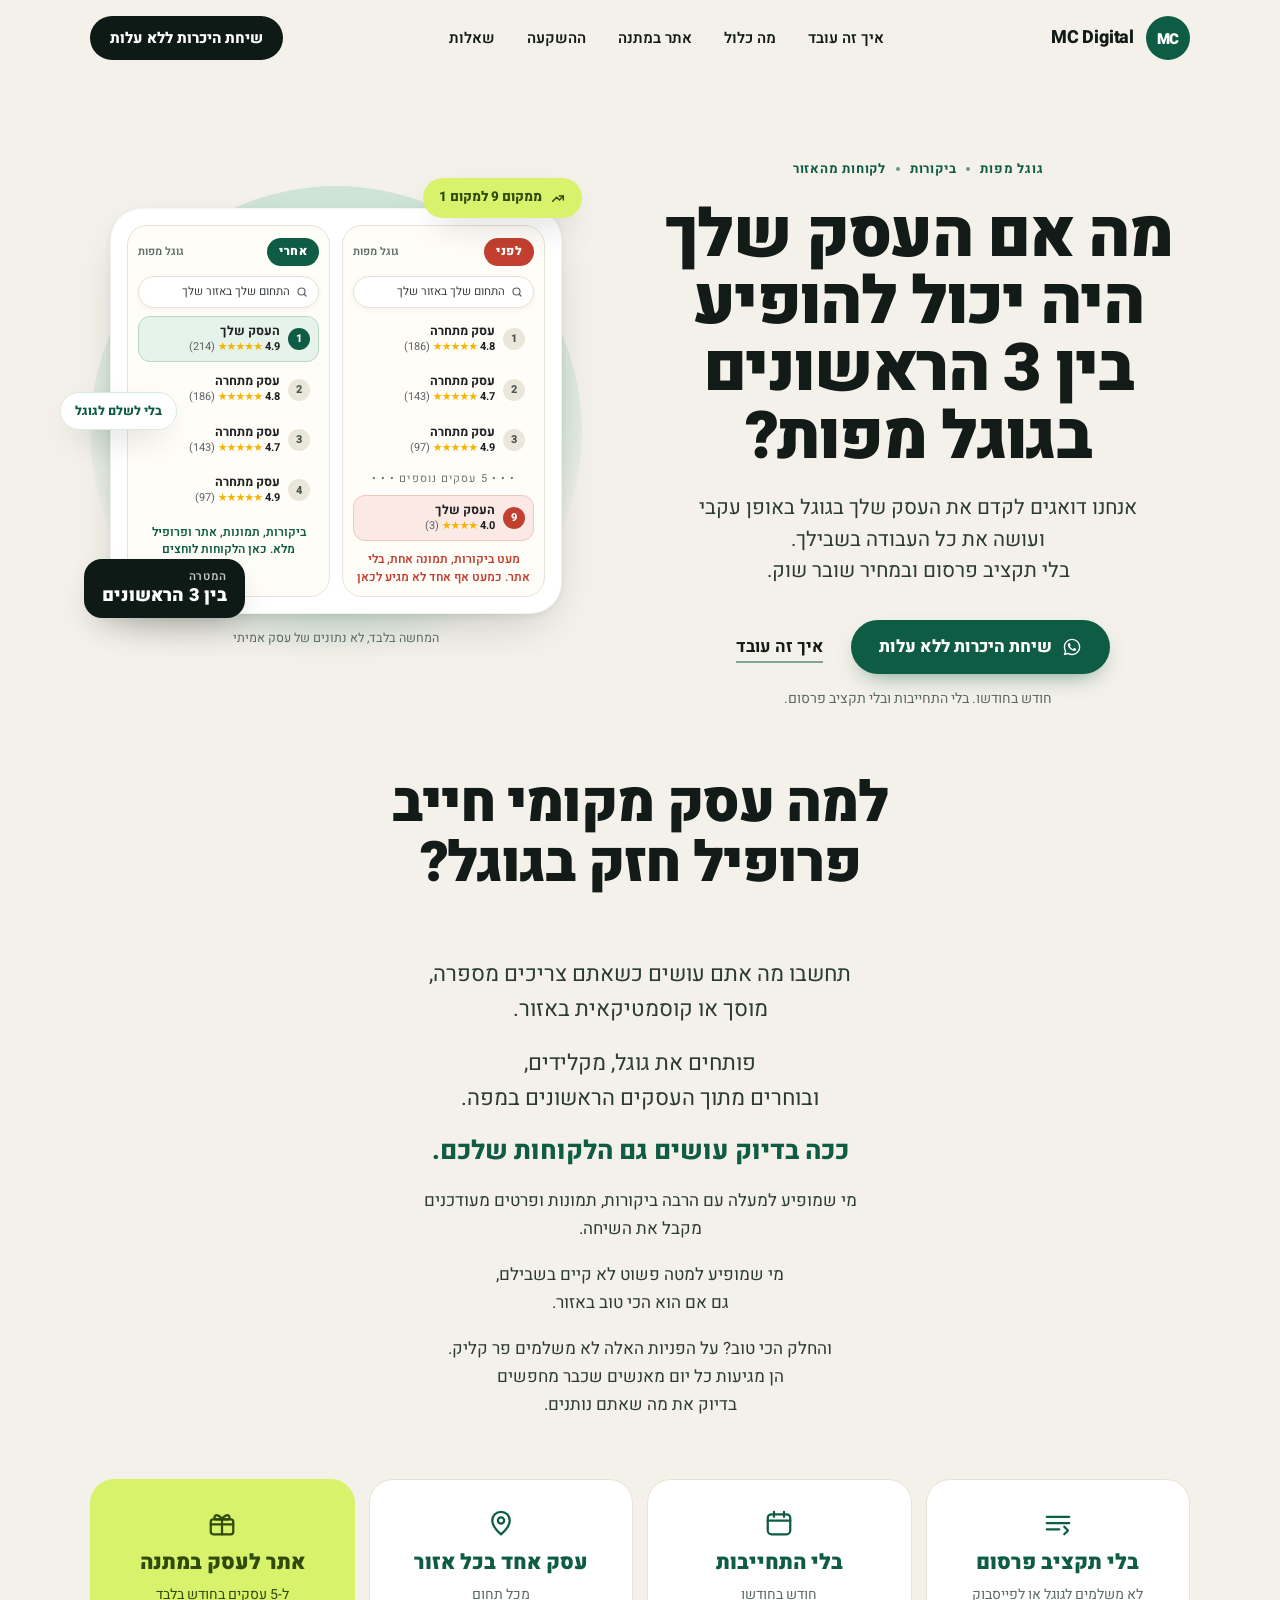
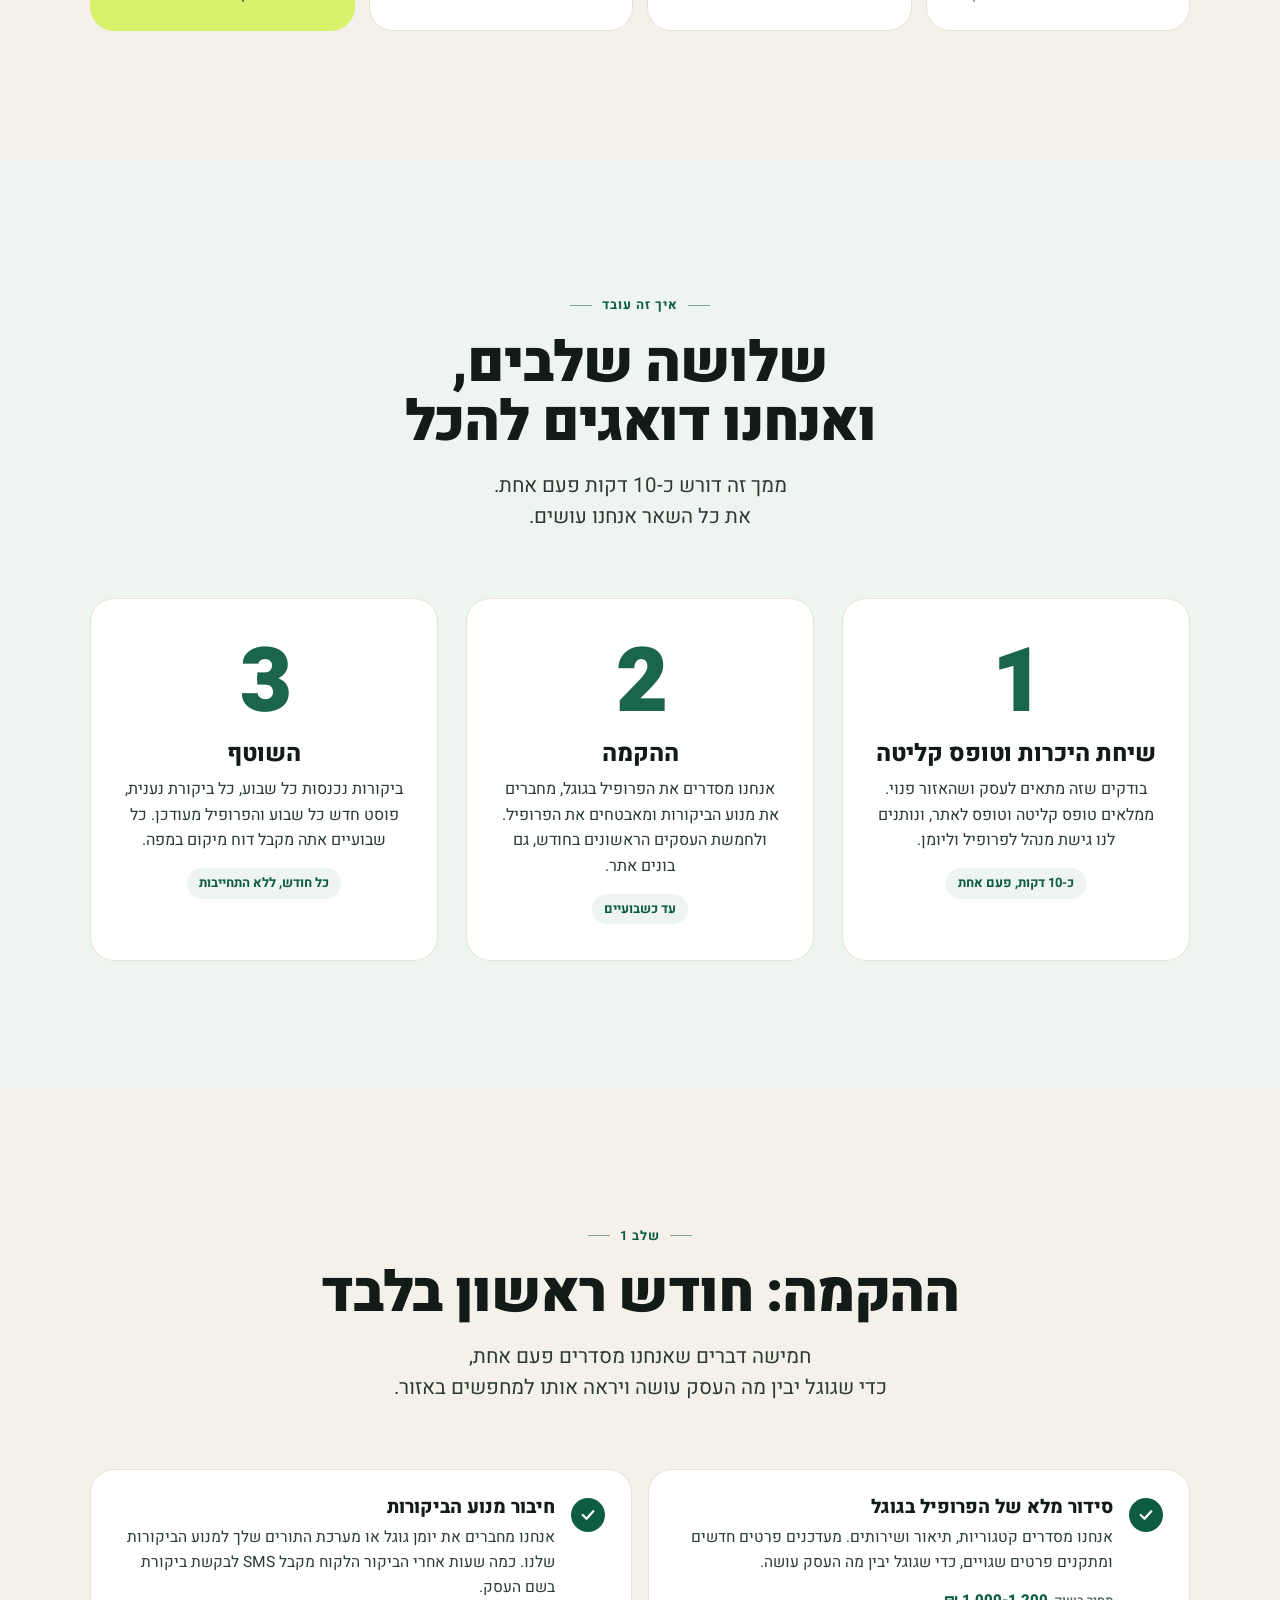
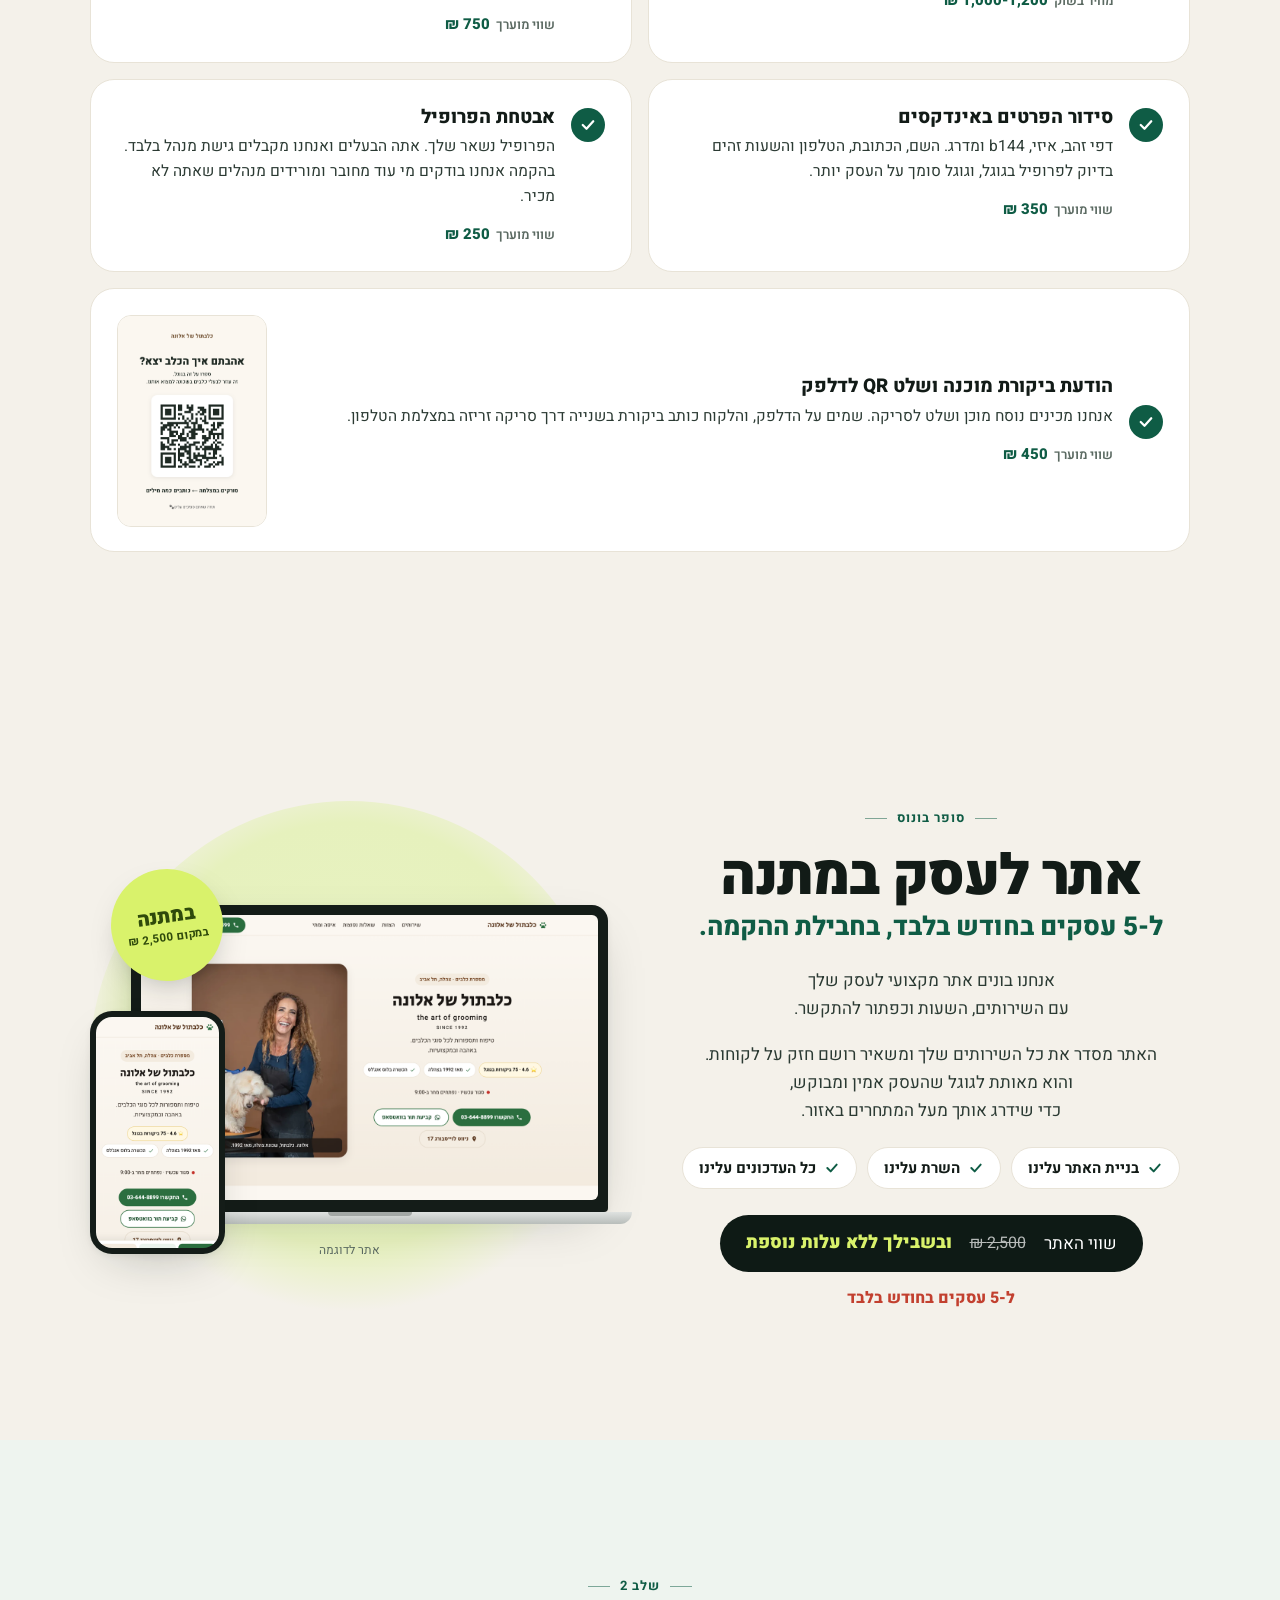
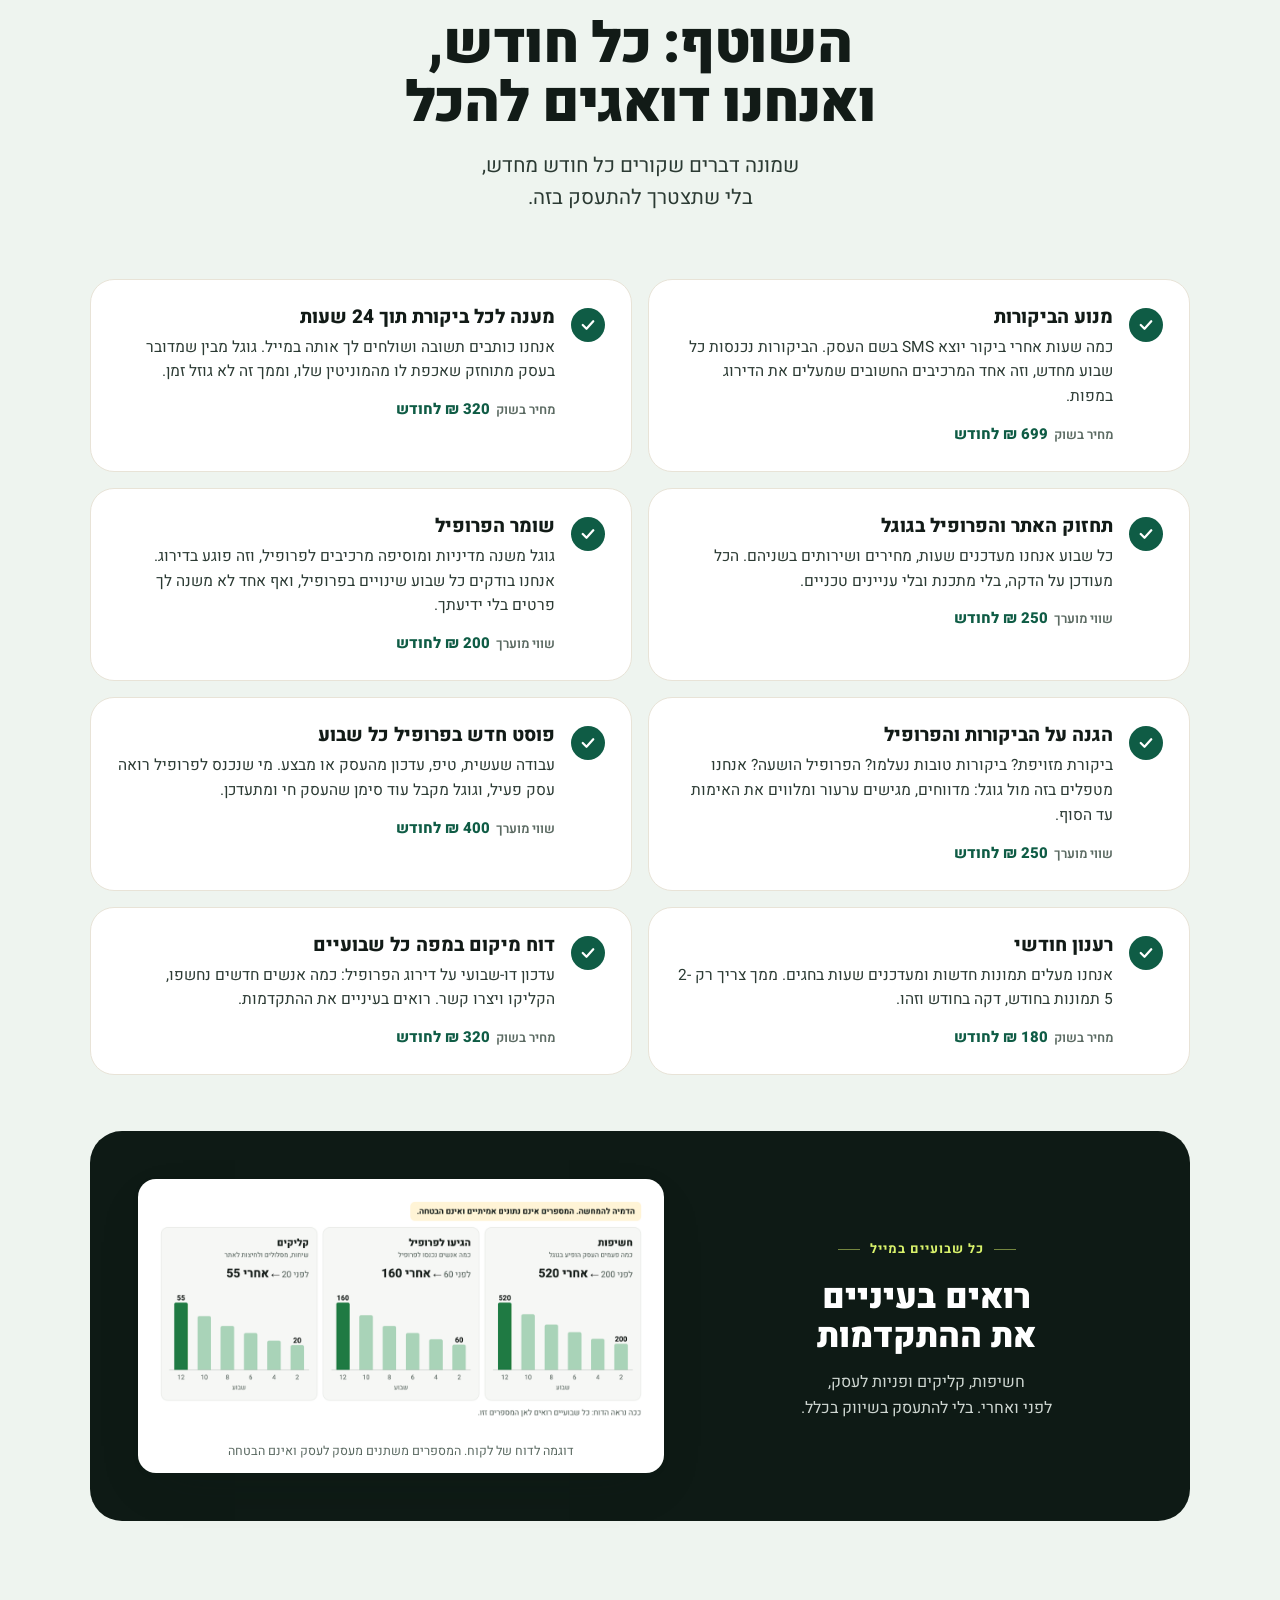
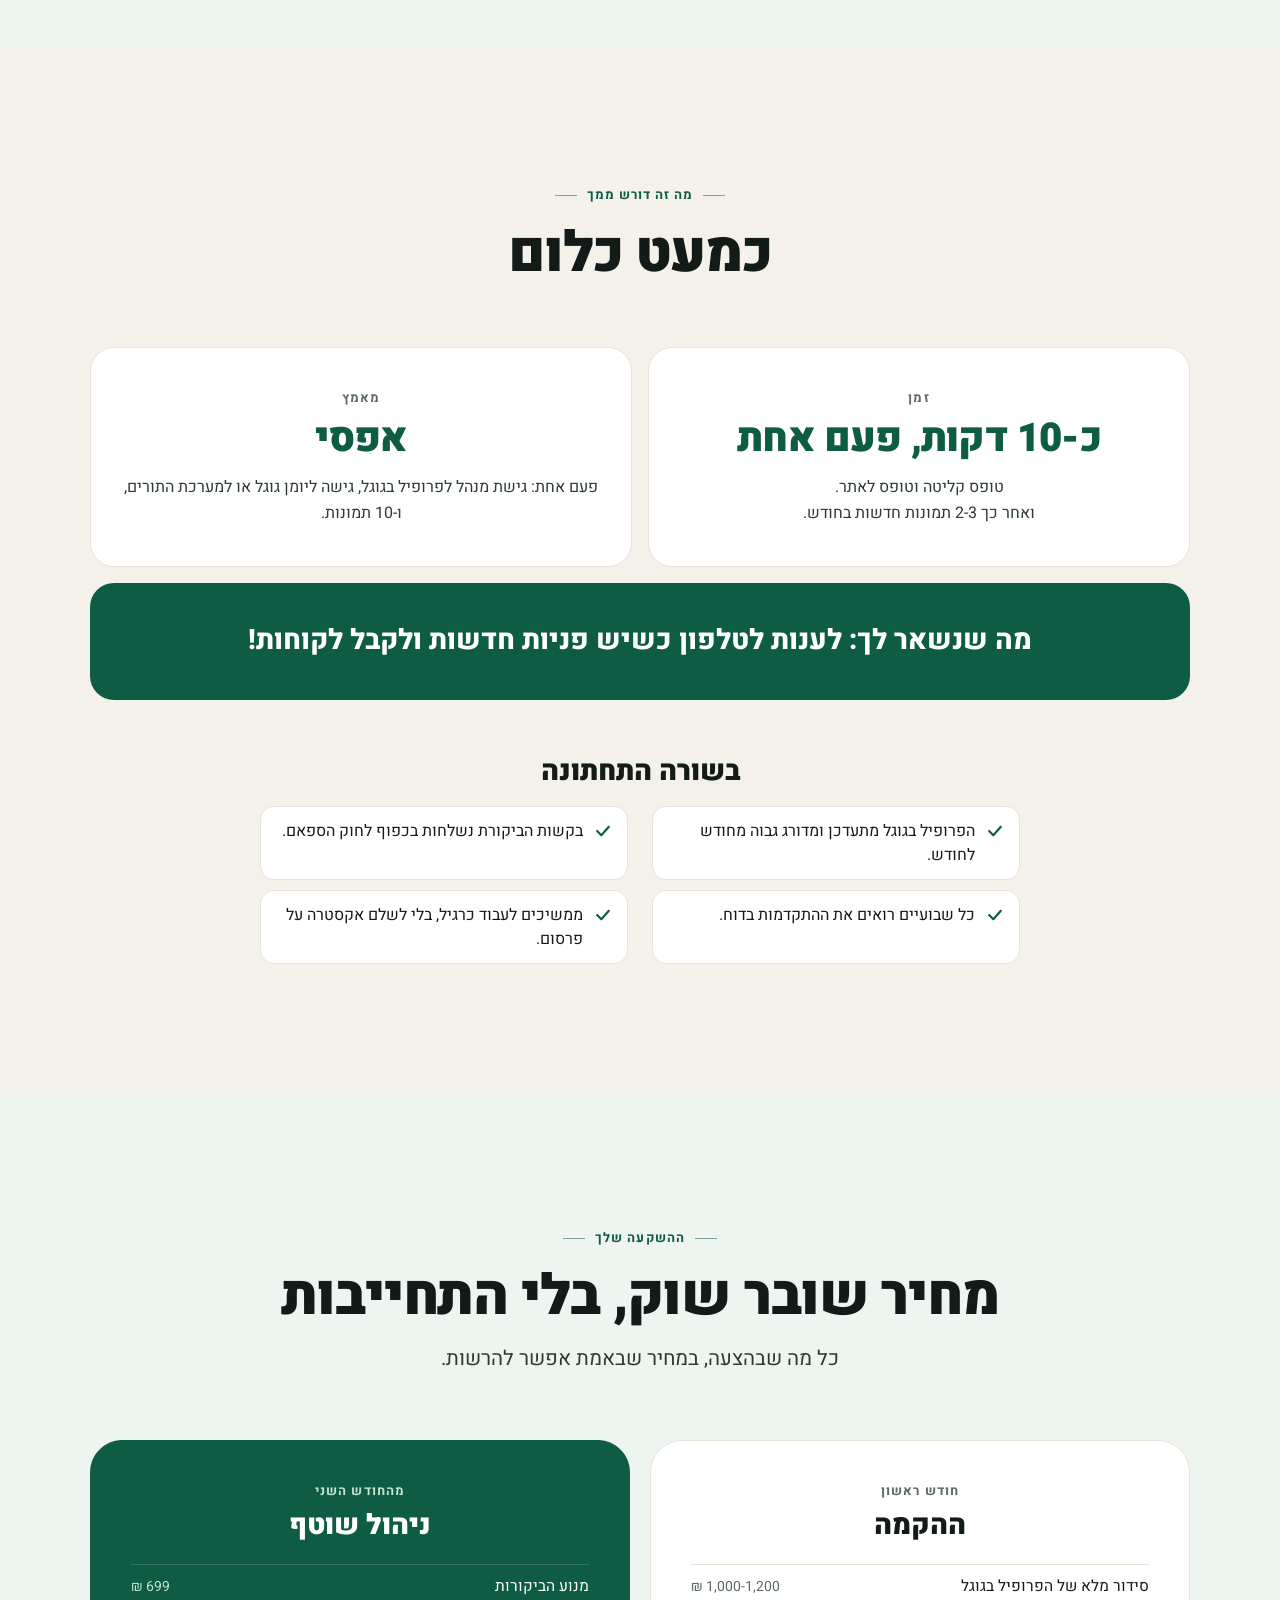
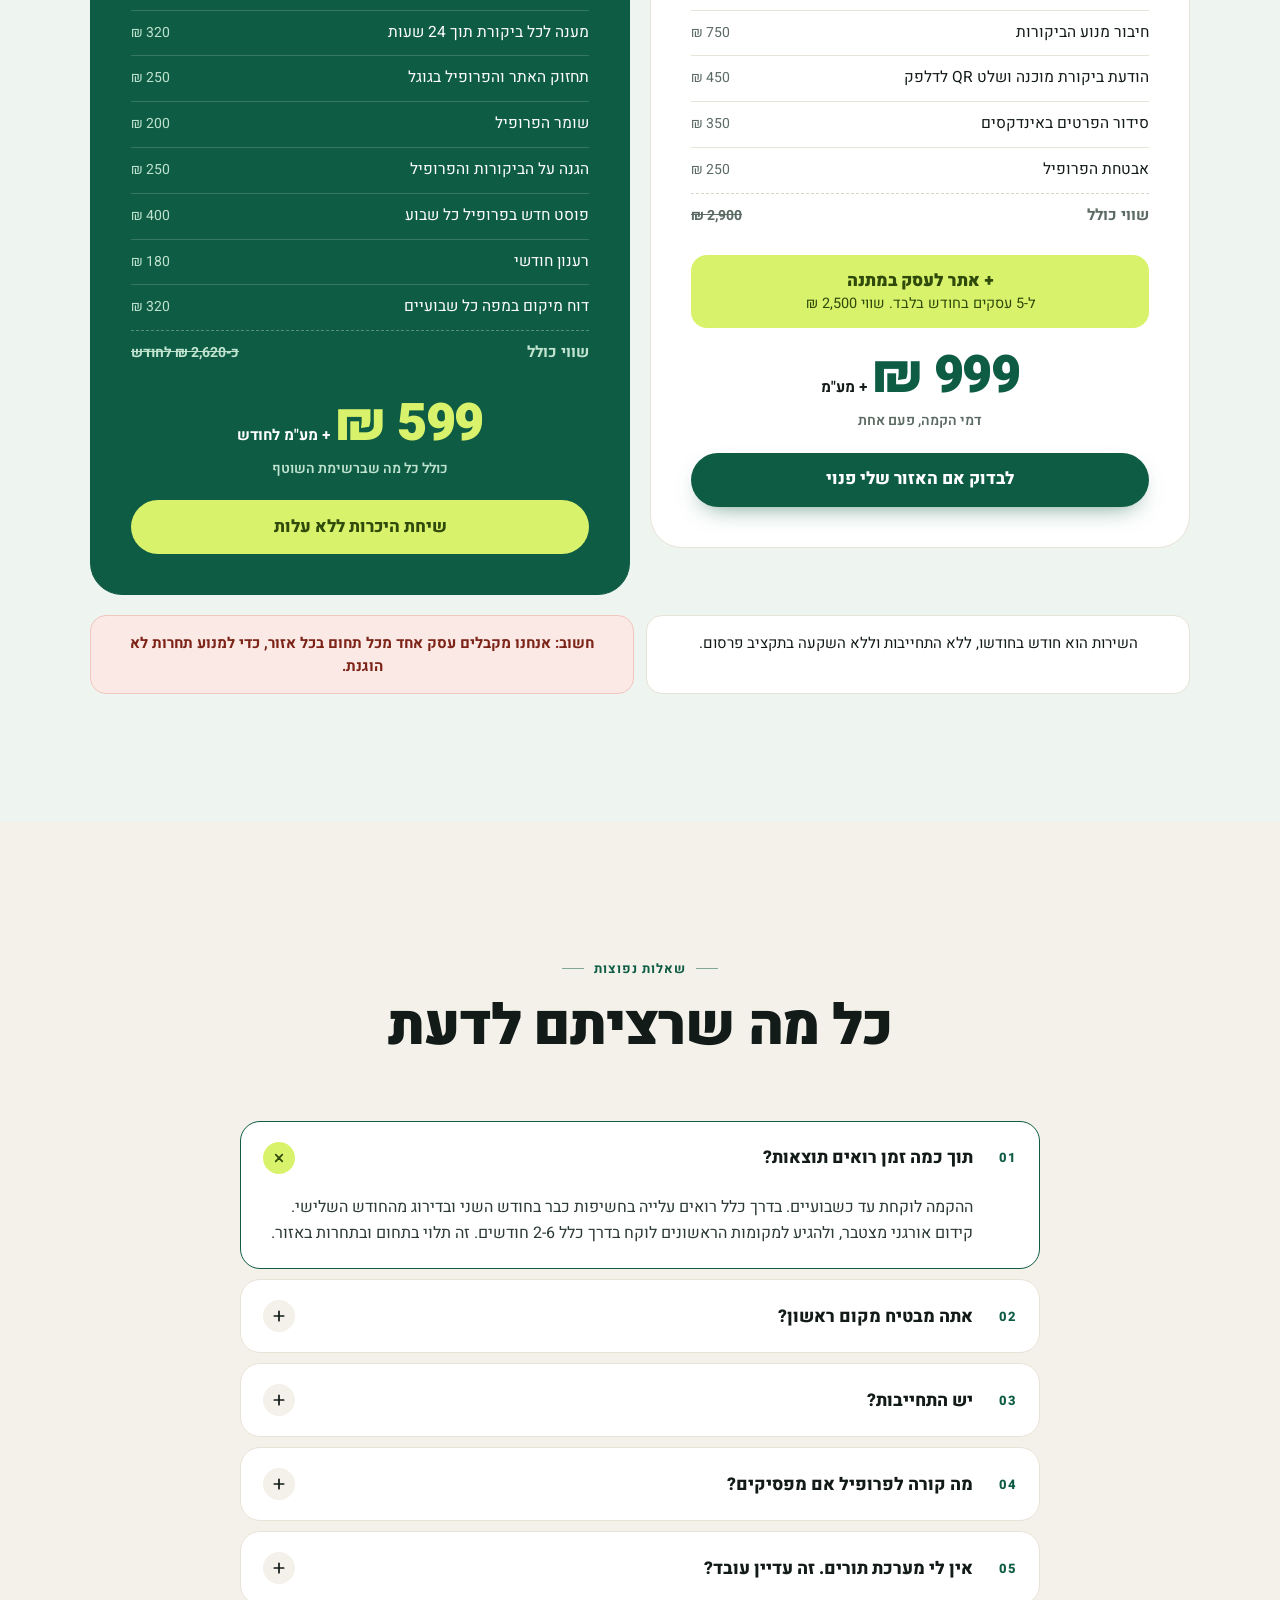
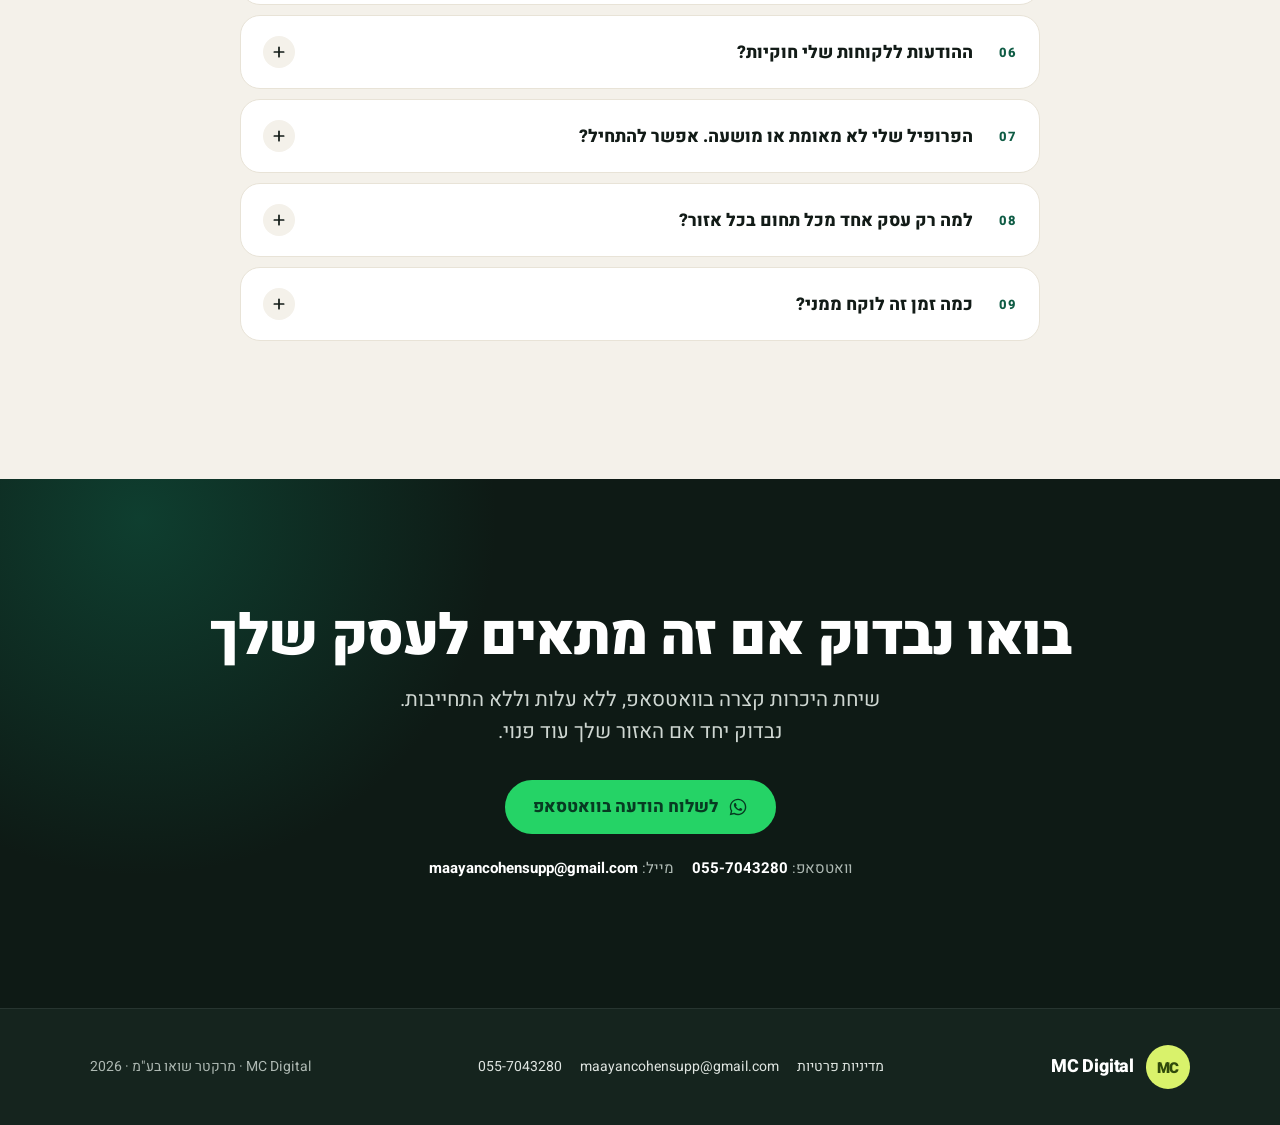
==== index.html @ a86cc37b "canonical url" ====
<!doctype html>
<html lang="he" dir="rtl">
<head>
<meta charset="utf-8">
<meta name="viewport" content="width=device-width,initial-scale=1,viewport-fit=cover">
<title>MC Digital | קידום העסק שלך בגוגל מפות, בלי תקציב פרסום</title>
<link rel="canonical" href="https://maayancohen-ops.github.io/mc-digital/">
<meta property="og:url" content="https://maayancohen-ops.github.io/mc-digital/">
<meta name="description" content="אנחנו מקדמים עסקים מקומיים אל 3 המקומות הראשונים בגוגל מפות: סידור הפרופיל, מנוע ביקורות, פוסטים ודוח כל שבועיים. בלי תקציב פרסום, בלי התחייבות ובמחיר שובר שוק.">
<meta name="theme-color" content="#f4f1ea">
<meta property="og:title" content="MC Digital | קידום העסק שלך בגוגל מפות">
<meta property="og:description" content="להיות בין 3 הראשונים בגוגל מפות, בלי לשלם על פרסום. אנחנו עושים את כל העבודה בשבילך.">
<meta property="og:type" content="website">
<meta property="og:locale" content="he_IL">
<link rel="preconnect" href="https://fonts.googleapis.com">
<link rel="preconnect" href="https://fonts.gstatic.com" crossorigin>
<link href="https://fonts.googleapis.com/css2?family=Heebo:wght@400;500;600;700;800;900&display=swap" rel="stylesheet">
<link rel="stylesheet" href="style.css">
<script type="application/ld+json">
{
  "@context":"https://schema.org",
  "@type":"ProfessionalService", "url": "https://maayancohen-ops.github.io/mc-digital/",
  "name":"MC Digital",
  "legalName":"מרקטר שואו בע\"מ",
  "description":"קידום עסקים מקומיים בגוגל מפות: סידור הפרופיל העסקי בגוגל, מנוע ביקורות, מענה לביקורות, פוסטים ודוח מיקום כל שבועיים. בלי תקציב פרסום ובלי התחייבות.",
  "telephone":"+972-55-704-3280",
  "email":"maayancohensupp@gmail.com",
  "founder":{"@type":"Person","name":"מעיין כהן"},
  "areaServed":{"@type":"Country","name":"IL"},
  "priceRange":"₪₪",
  "sameAs":["https://wa.me/972557043280"]
}
</script>
</head>
<body id="top">
<a class="skip" href="#main">דילוג לתוכן</a>

<header class="site-header" id="top">
  <div class="wrap">
    <a class="brand" href="#top" aria-label="MC Digital, דף הבית"><span class="mark"><span>MC</span></span>MC Digital</a>
    <nav class="nav" id="nav" aria-label="ניווט ראשי">
      <a href="#how">איך זה עובד</a>
      <a href="#setup">מה כלול</a>
      <a href="#bonus">אתר במתנה</a>
      <a href="#price">ההשקעה</a>
      <a href="#faq">שאלות</a>
    </nav>
    <a class="btn btn-dark header-cta" href="https://wa.me/972557043280" target="_blank" rel="noopener">שיחת היכרות ללא עלות</a>
    <button class="menu-btn" id="menuBtn" aria-expanded="false" aria-controls="nav" aria-label="פתיחת תפריט">
      <svg class="bars" viewBox="0 0 24 24" fill="none" stroke="currentColor" stroke-width="2" stroke-linecap="round" aria-hidden="true"><path d="M4 7h16M4 12h16M4 17h16"/></svg>
      <svg class="x" viewBox="0 0 24 24" fill="none" stroke="currentColor" stroke-width="2" stroke-linecap="round" aria-hidden="true"><path d="M6 6l12 12M18 6L6 18"/></svg>
    </button>
  </div>
</header>

<main id="main">

<!-- HERO -->
<section class="hero">
  <div class="wrap">
    <div class="hero-copy">
      <div class="tagrow"><span>גוגל מפות</span><i></i><span>ביקורות</span><i></i><span>לקוחות מהאזור</span></div>
      <h1>מה אם העסק שלך היה יכול להופיע בין 3 הראשונים בגוגל מפות?</h1>
      <p class="sub">אנחנו דואגים לקדם את העסק שלך בגוגל באופן עקבי <br class="d">ועושה את כל העבודה בשבילך. <br class="d">בלי תקציב פרסום ובמחיר שובר שוק.</p>
      <div class="btn-row">
        <a class="btn btn-primary" href="https://wa.me/972557043280" target="_blank" rel="noopener">
          <svg viewBox="0 0 24 24" fill="currentColor" aria-hidden="true"><path d="M12.04 2C6.58 2 2.13 6.45 2.13 11.91c0 1.75.46 3.45 1.32 4.95L2.05 22l5.25-1.38a9.9 9.9 0 0 0 4.74 1.21c5.46 0 9.91-4.45 9.91-9.91S17.5 2 12.04 2m0 1.67c4.55 0 8.24 3.7 8.24 8.24 0 4.55-3.7 8.24-8.24 8.24-1.5 0-2.97-.4-4.25-1.17l-.3-.18-3.12.82.83-3.04-.2-.31a8.2 8.2 0 0 1-1.26-4.36c0-4.54 3.7-8.24 8.3-8.24M8.53 7.33c-.16 0-.43.06-.66.31-.22.25-.87.86-.87 2.07 0 1.22.89 2.39 1 2.56.14.17 1.76 2.67 4.25 3.73.59.27 1.05.42 1.41.53.59.19 1.13.16 1.56.1.48-.07 1.46-.6 1.67-1.18.21-.58.21-1.07.15-1.18-.07-.1-.23-.16-.48-.27-.25-.14-1.47-.74-1.69-.82-.23-.08-.37-.12-.56.12-.16.25-.64.81-.78.97-.15.17-.29.19-.53.07-.26-.13-1.06-.39-2-1.23-.74-.66-1.23-1.47-1.38-1.72-.12-.24-.01-.39.11-.5.11-.11.27-.29.37-.44.13-.14.17-.25.25-.41.08-.17.04-.31-.02-.43-.06-.11-.56-1.35-.77-1.84-.2-.48-.4-.42-.56-.43-.14 0-.3-.01-.47-.01"/></svg>
          שיחת היכרות ללא עלות
        </a>
        <a class="btn btn-ghost" href="#how">איך זה עובד</a>
      </div>
      <p class="cta-note">חודש בחודשו. בלי התחייבות ובלי תקציב פרסום.</p>
    </div>

    <div class="hero-visual">
      <div class="blob" aria-hidden="true"></div>
      <div class="float float-lime"><svg viewBox="0 0 24 24" fill="none" stroke="currentColor" stroke-width="2.2" stroke-linecap="round" stroke-linejoin="round" aria-hidden="true"><path d="M4 17l6-6 4 4 6-6"/><path d="M14 9h6v6"/></svg>ממקום 9 למקום 1</div>
      <div class="float float-green">בלי לשלם לגוגל</div>
      <div class="float float-dark"><small>המטרה</small><strong>בין 3 הראשונים</strong></div>

      <div class="ba" role="img" aria-label="המחשה של תוצאות חיפוש בגוגל מפות: לפני הקידום העסק במקום 9 עם 3 ביקורות ובלי אתר, אחרי הקידום העסק במקום 1 עם 214 ביקורות, תמונות ואתר">
        <div class="pane before">
          <div class="pane-head"><span class="pane-tag">לפני</span><small>גוגל מפות</small></div>
          <div class="search"><svg viewBox="0 0 24 24" fill="none" stroke="currentColor" stroke-width="2.4" stroke-linecap="round"><circle cx="11" cy="11" r="7"/><path d="m20 20-3.5-3.5"/></svg>התחום שלך באזור שלך</div>
          <div class="rows">
            <div class="row"><span class="pos">1</span><div><div class="nm">עסק מתחרה</div><div class="st"><b>4.8</b> <span class="s">★★★★★</span> (186)</div></div></div>
            <div class="row"><span class="pos">2</span><div><div class="nm">עסק מתחרה</div><div class="st"><b>4.7</b> <span class="s">★★★★★</span> (143)</div></div></div>
            <div class="row"><span class="pos">3</span><div><div class="nm">עסק מתחרה</div><div class="st"><b>4.9</b> <span class="s">★★★★★</span> (97)</div></div></div>
            <div class="more">• • • 5 עסקים נוספים • • •</div>
            <div class="row me"><span class="pos">9</span><div><div class="nm">העסק שלך</div><div class="st"><b>4.0</b> <span class="s">★★★★</span> (3)</div></div></div>
          </div>
          <p class="pane-cap">מעט ביקורות, תמונה אחת, בלי אתר. כמעט אף אחד לא מגיע לכאן</p>
        </div>
        <div class="pane after">
          <div class="pane-head"><span class="pane-tag">אחרי</span><small>גוגל מפות</small></div>
          <div class="search"><svg viewBox="0 0 24 24" fill="none" stroke="currentColor" stroke-width="2.4" stroke-linecap="round"><circle cx="11" cy="11" r="7"/><path d="m20 20-3.5-3.5"/></svg>התחום שלך באזור שלך</div>
          <div class="rows">
            <div class="row win"><span class="pos">1</span><div><div class="nm">העסק שלך</div><div class="st"><b>4.9</b> <span class="s">★★★★★</span> (214)</div></div></div>
            <div class="row"><span class="pos">2</span><div><div class="nm">עסק מתחרה</div><div class="st"><b>4.8</b> <span class="s">★★★★★</span> (186)</div></div></div>
            <div class="row"><span class="pos">3</span><div><div class="nm">עסק מתחרה</div><div class="st"><b>4.7</b> <span class="s">★★★★★</span> (143)</div></div></div>
            <div class="row"><span class="pos">4</span><div><div class="nm">עסק מתחרה</div><div class="st"><b>4.9</b> <span class="s">★★★★★</span> (97)</div></div></div>
          </div>
          <p class="pane-cap">ביקורות, תמונות, אתר ופרופיל מלא. כאן הלקוחות לוחצים</p>
        </div>
      </div>
      <p class="illus">המחשה בלבד, לא נתונים של עסק אמיתי</p>
    </div>
  </div>
</section>


<!-- WHY -->
<section class="section why" id="why">
  <div class="wrap">
    <div class="section-head">
      <h2>למה עסק מקומי חייב פרופיל חזק בגוגל?</h2>
    </div>
    <div class="stack">
      <p class="lead">תחשבו מה אתם עושים כשאתם צריכים מספרה, <br class="d">מוסך או קוסמטיקאית באזור.</p>
      <p class="lead">פותחים את גוגל, מקלידים, <br class="d">ובוחרים מתוך העסקים הראשונים במפה.</p>
      <p class="key">ככה בדיוק עושים גם הלקוחות שלכם.</p>
      <p class="body">מי שמופיע למעלה עם הרבה ביקורות, תמונות ופרטים מעודכנים <br class="d">מקבל את השיחה.</p>
      <p class="body">מי שמופיע למטה פשוט לא קיים בשבילם, <br class="d">גם אם הוא הכי טוב באזור.</p>
      <p class="body">והחלק הכי טוב? על הפניות האלה לא משלמים פר קליק. <br class="d">הן מגיעות כל יום מאנשים שכבר מחפשים <br class="d">בדיוק את מה שאתם נותנים.</p>
    </div>

    <div class="pillars">
      <div class="pillar">
        <svg viewBox="0 0 24 24" fill="none" stroke="currentColor" stroke-width="1.8" stroke-linecap="round" stroke-linejoin="round" aria-hidden="true"><path d="M3 12h18M3 7h18M3 17h10"/><path d="m17 15 3 3-3 3"/></svg>
        <b>בלי תקציב פרסום</b><span>לא משלמים לגוגל או לפייסבוק</span>
      </div>
      <div class="pillar">
        <svg viewBox="0 0 24 24" fill="none" stroke="currentColor" stroke-width="1.8" stroke-linecap="round" stroke-linejoin="round" aria-hidden="true"><rect x="3" y="5" width="18" height="16" rx="3"/><path d="M3 10h18M8 3v4M16 3v4"/></svg>
        <b>בלי התחייבות</b><span>חודש בחודשו</span>
      </div>
      <div class="pillar">
        <svg viewBox="0 0 24 24" fill="none" stroke="currentColor" stroke-width="1.8" stroke-linecap="round" stroke-linejoin="round" aria-hidden="true"><path d="M12 21s7-5.5 7-11a7 7 0 1 0-14 0c0 5.5 7 11 7 11Z"/><circle cx="12" cy="10" r="2.5"/></svg>
        <b>עסק אחד בכל אזור</b><span>מכל תחום</span>
      </div>
      <div class="pillar lime">
        <svg viewBox="0 0 24 24" fill="none" stroke="currentColor" stroke-width="1.8" stroke-linecap="round" stroke-linejoin="round" aria-hidden="true"><rect x="3" y="9" width="18" height="12" rx="2"/><path d="M12 9v12M3 13h18"/><path d="M12 9c-2-4-6-4-6-1.5S10 9 12 9Zm0 0c2-4 6-4 6-1.5S14 9 12 9Z"/></svg>
        <b>אתר לעסק במתנה</b><span>ל-5 עסקים בחודש בלבד</span>
      </div>
    </div>
  </div>
</section>

<!-- HOW IT WORKS -->
<section class="section tint" id="how">
  <div class="wrap">
    <div class="section-head">
      <div class="label">איך זה עובד</div>
      <h2>שלושה שלבים, ואנחנו דואגים להכל</h2>
      <p class="sub">ממך זה דורש כ-10 דקות פעם אחת. <br class="d">את כל השאר אנחנו עושים.</p>
    </div>
    <div class="steps">
      <div class="step">
        <div class="n">1</div>
        <h3>שיחת היכרות וטופס קליטה</h3>
        <p>בודקים שזה מתאים לעסק ושהאזור פנוי. ממלאים טופס קליטה וטופס לאתר, ונותנים לנו גישת מנהל לפרופיל וליומן.</p>
        <span class="time">כ-10 דקות, פעם אחת</span>
      </div>
      <div class="step">
        <div class="n">2</div>
        <h3>ההקמה</h3>
        <p>אנחנו מסדרים את הפרופיל בגוגל, מחברים את מנוע הביקורות ומאבטחים את הפרופיל. ולחמשת העסקים הראשונים בחודש, גם בונים אתר.</p>
        <span class="time">עד כשבועיים</span>
      </div>
      <div class="step">
        <div class="n">3</div>
        <h3>השוטף</h3>
        <p>ביקורות נכנסות כל שבוע, כל ביקורת נענית, פוסט חדש כל שבוע והפרופיל מעודכן. כל שבועיים אתה מקבל דוח מיקום במפה.</p>
        <span class="time">כל חודש, ללא התחייבות</span>
      </div>
    </div>
  </div>
</section>

<!-- 01 SETUP -->
<section class="section" id="setup">
  <div class="wrap">
    <div class="section-head">
      <div class="label">שלב 1</div>
      <h2>ההקמה: חודש ראשון בלבד</h2>
      <p class="sub">חמישה דברים שאנחנו מסדרים פעם אחת, <br class="d">כדי שגוגל יבין מה העסק עושה ויראה אותו למחפשים באזור.</p>
    </div>

    <div class="items">
      <div class="item">
        <span class="chk"><svg viewBox="0 0 24 24" fill="none" stroke="currentColor" stroke-width="3" stroke-linecap="round" stroke-linejoin="round" aria-hidden="true"><path d="m5 12 5 5 9-10"/></svg></span>
        <div>
          <h3>סידור מלא של הפרופיל בגוגל</h3>
          <p>אנחנו מסדרים קטגוריות, תיאור ושירותים. מעדכנים פרטים חדשים ומתקנים פרטים שגויים, כדי שגוגל יבין מה העסק עושה.</p>
          <div class="val">מחיר בשוק <b>1,000-1,200 ₪</b></div>
        </div>
      </div>
      <div class="item">
        <span class="chk"><svg viewBox="0 0 24 24" fill="none" stroke="currentColor" stroke-width="3" stroke-linecap="round" stroke-linejoin="round" aria-hidden="true"><path d="m5 12 5 5 9-10"/></svg></span>
        <div>
          <h3>חיבור מנוע הביקורות</h3>
          <p>אנחנו מחברים את יומן גוגל או מערכת התורים שלך למנוע הביקורות שלנו. כמה שעות אחרי הביקור הלקוח מקבל SMS לבקשת ביקורת בשם העסק.</p>
          <div class="val">שווי מוערך <b>750 ₪</b></div>
        </div>
      </div>
      <div class="item">
        <span class="chk"><svg viewBox="0 0 24 24" fill="none" stroke="currentColor" stroke-width="3" stroke-linecap="round" stroke-linejoin="round" aria-hidden="true"><path d="m5 12 5 5 9-10"/></svg></span>
        <div>
          <h3>סידור הפרטים באינדקסים</h3>
          <p>דפי זהב, איזי, b144 ומדרג. השם, הכתובת, הטלפון והשעות זהים בדיוק לפרופיל בגוגל, וגוגל סומך על העסק יותר.</p>
          <div class="val">שווי מוערך <b>350 ₪</b></div>
        </div>
      </div>
      <div class="item">
        <span class="chk"><svg viewBox="0 0 24 24" fill="none" stroke="currentColor" stroke-width="3" stroke-linecap="round" stroke-linejoin="round" aria-hidden="true"><path d="m5 12 5 5 9-10"/></svg></span>
        <div>
          <h3>אבטחת הפרופיל</h3>
          <p>הפרופיל נשאר שלך. אתה הבעלים ואנחנו מקבלים גישת מנהל בלבד. בהקמה אנחנו בודקים מי עוד מחובר ומורידים מנהלים שאתה לא מכיר.</p>
          <div class="val">שווי מוערך <b>250 ₪</b></div>
        </div>
      </div>
      <div class="item wide">
        <span class="chk"><svg viewBox="0 0 24 24" fill="none" stroke="currentColor" stroke-width="3" stroke-linecap="round" stroke-linejoin="round" aria-hidden="true"><path d="m5 12 5 5 9-10"/></svg></span>
        <div>
          <h3>הודעת ביקורת מוכנה ושלט QR לדלפק</h3>
          <p>אנחנו מכינים נוסח מוכן ושלט לסריקה. שמים על הדלפק, והלקוח כותב ביקורת בשנייה דרך סריקה זריזה במצלמת הטלפון.</p>
          <div class="val">שווי מוערך <b>450 ₪</b></div>
        </div>
        <figure><img src="img/qr-sign.png" width="705" height="1000" alt="דוגמה לשלט QR לדלפק שהכנו לעסק: אהבתם איך הכלב יצא? ספרו על זה בגוגל" loading="lazy"></figure>
      </div>
    </div>

  </div>
</section>

<!-- 02 BONUS -->
<section class="section bonus" id="bonus">
  <div class="wrap">
    <div class="bonus-copy">
      <div class="label">סופר בונוס</div>
      <h2>אתר לעסק במתנה</h2>
      <p class="key">ל-5 עסקים בחודש בלבד, בחבילת ההקמה.</p>
      <div class="stack" style="margin-top:22px">
        <p class="body">אנחנו בונים אתר מקצועי לעסק שלך <br class="d">עם השירותים, השעות וכפתור להתקשר.</p>
        <p class="body">האתר מסדר את כל השירותים שלך ומשאיר רושם חזק על לקוחות. <br class="d">והוא מאותת לגוגל שהעסק אמין ומבוקש, <br class="d">כדי שידרג אותך מעל המתחרים באזור.</p>
      </div>
      <div class="pays">
        <span><svg viewBox="0 0 24 24" fill="none" stroke="currentColor" stroke-width="3" stroke-linecap="round" stroke-linejoin="round" aria-hidden="true"><path d="m5 12 5 5 9-10"/></svg>בניית האתר עלינו</span>
        <span><svg viewBox="0 0 24 24" fill="none" stroke="currentColor" stroke-width="3" stroke-linecap="round" stroke-linejoin="round" aria-hidden="true"><path d="m5 12 5 5 9-10"/></svg>השרת עלינו</span>
        <span><svg viewBox="0 0 24 24" fill="none" stroke="currentColor" stroke-width="3" stroke-linecap="round" stroke-linejoin="round" aria-hidden="true"><path d="m5 12 5 5 9-10"/></svg>כל העדכונים עלינו</span>
      </div>
      <div class="price-strip"><span>שווי האתר</span><s>2,500 ₪</s><strong>ובשבילך ללא עלות נוספת</strong></div>
      <p class="limit">ל-5 עסקים בחודש בלבד</p>
    </div>
    <div class="devices">
      <div class="blob" aria-hidden="true"></div>
      <div class="laptop">
        <div class="scr"><img src="img/site-desk.png" width="1440" height="900" alt="דוגמה לאתר שבנינו לעסק מקומי, גרסת מחשב" loading="lazy"></div>
        <div class="base"></div>
      </div>
      <div class="phone"><img src="img/site-mobile.png" width="780" height="1560" alt="אותו אתר בטלפון" loading="lazy"></div>
      <div class="gift"><b>במתנה</b><span>במקום 2,500 ₪</span></div>
      <p class="demo-note">אתר לדוגמה</p>
    </div>
  </div>
</section>

<!-- 03 MONTHLY -->
<section class="section tint" id="monthly">
  <div class="wrap">
    <div class="section-head">
      <div class="label">שלב 2</div>
      <h2>השוטף: כל חודש, ואנחנו דואגים להכל</h2>
      <p class="sub">שמונה דברים שקורים כל חודש מחדש, <br class="d">בלי שתצטרך להתעסק בזה.</p>
    </div>

    <div class="items">
      <div class="item">
        <span class="chk"><svg viewBox="0 0 24 24" fill="none" stroke="currentColor" stroke-width="3" stroke-linecap="round" stroke-linejoin="round" aria-hidden="true"><path d="m5 12 5 5 9-10"/></svg></span>
        <div>
          <h3>מנוע הביקורות</h3>
          <p>כמה שעות אחרי ביקור יוצא SMS בשם העסק. הביקורות נכנסות כל שבוע מחדש, וזה אחד המרכיבים החשובים שמעלים את הדירוג במפות.</p>
          <div class="val">מחיר בשוק <b>699 ₪ לחודש</b></div>
        </div>
      </div>
      <div class="item">
        <span class="chk"><svg viewBox="0 0 24 24" fill="none" stroke="currentColor" stroke-width="3" stroke-linecap="round" stroke-linejoin="round" aria-hidden="true"><path d="m5 12 5 5 9-10"/></svg></span>
        <div>
          <h3>מענה לכל ביקורת תוך 24 שעות</h3>
          <p>אנחנו כותבים תשובה ושולחים לך אותה במייל. גוגל מבין שמדובר בעסק מתוחזק שאכפת לו מהמוניטין שלו, וממך זה לא גוזל זמן.</p>
          <div class="val">מחיר בשוק <b>320 ₪ לחודש</b></div>
        </div>
      </div>
      <div class="item">
        <span class="chk"><svg viewBox="0 0 24 24" fill="none" stroke="currentColor" stroke-width="3" stroke-linecap="round" stroke-linejoin="round" aria-hidden="true"><path d="m5 12 5 5 9-10"/></svg></span>
        <div>
          <h3>תחזוק האתר והפרופיל בגוגל</h3>
          <p>כל שבוע אנחנו מעדכנים שעות, מחירים ושירותים בשניהם. הכל מעודכן על הדקה, בלי מתכנת ובלי עניינים טכניים.</p>
          <div class="val">שווי מוערך <b>250 ₪ לחודש</b></div>
        </div>
      </div>
      <div class="item">
        <span class="chk"><svg viewBox="0 0 24 24" fill="none" stroke="currentColor" stroke-width="3" stroke-linecap="round" stroke-linejoin="round" aria-hidden="true"><path d="m5 12 5 5 9-10"/></svg></span>
        <div>
          <h3>שומר הפרופיל</h3>
          <p>גוגל משנה מדיניות ומוסיפה מרכיבים לפרופיל, וזה פוגע בדירוג. אנחנו בודקים כל שבוע שינויים בפרופיל, ואף אחד לא משנה לך פרטים בלי ידיעתך.</p>
          <div class="val">שווי מוערך <b>200 ₪ לחודש</b></div>
        </div>
      </div>
      <div class="item">
        <span class="chk"><svg viewBox="0 0 24 24" fill="none" stroke="currentColor" stroke-width="3" stroke-linecap="round" stroke-linejoin="round" aria-hidden="true"><path d="m5 12 5 5 9-10"/></svg></span>
        <div>
          <h3>הגנה על הביקורות והפרופיל</h3>
          <p>ביקורת מזויפת? ביקורות טובות נעלמו? הפרופיל הושעה? אנחנו מטפלים בזה מול גוגל: מדווחים, מגישים ערעור ומלווים את האימות עד הסוף.</p>
          <div class="val">שווי מוערך <b>250 ₪ לחודש</b></div>
        </div>
      </div>
      <div class="item">
        <span class="chk"><svg viewBox="0 0 24 24" fill="none" stroke="currentColor" stroke-width="3" stroke-linecap="round" stroke-linejoin="round" aria-hidden="true"><path d="m5 12 5 5 9-10"/></svg></span>
        <div>
          <h3>פוסט חדש בפרופיל כל שבוע</h3>
          <p>עבודה שעשית, טיפ, עדכון מהעסק או מבצע. מי שנכנס לפרופיל רואה עסק פעיל, וגוגל מקבל עוד סימן שהעסק חי ומתעדכן.</p>
          <div class="val">שווי מוערך <b>400 ₪ לחודש</b></div>
        </div>
      </div>
      <div class="item">
        <span class="chk"><svg viewBox="0 0 24 24" fill="none" stroke="currentColor" stroke-width="3" stroke-linecap="round" stroke-linejoin="round" aria-hidden="true"><path d="m5 12 5 5 9-10"/></svg></span>
        <div>
          <h3>רענון חודשי</h3>
          <p>אנחנו מעלים תמונות חדשות ומעדכנים שעות בחגים. ממך צריך רק 2-5 תמונות בחודש, דקה בחודש וזהו.</p>
          <div class="val">מחיר בשוק <b>180 ₪ לחודש</b></div>
        </div>
      </div>
      <div class="item">
        <span class="chk"><svg viewBox="0 0 24 24" fill="none" stroke="currentColor" stroke-width="3" stroke-linecap="round" stroke-linejoin="round" aria-hidden="true"><path d="m5 12 5 5 9-10"/></svg></span>
        <div>
          <h3>דוח מיקום במפה כל שבועיים</h3>
          <p>עדכון דו-שבועי על דירוג הפרופיל: כמה אנשים חדשים נחשפו, הקליקו ויצרו קשר. רואים בעיניים את ההתקדמות.</p>
          <div class="val">מחיר בשוק <b>320 ₪ לחודש</b></div>
        </div>
      </div>
    </div>

    <div class="report">
      <div>
        <div class="label">כל שבועיים במייל</div>
        <h3>רואים בעיניים את ההתקדמות</h3>
        <p>חשיפות, קליקים ופניות לעסק, <br class="d">לפני ואחרי. בלי להתעסק בשיווק בכלל.</p>
      </div>
      <figure>
        <img src="img/report.png" width="1600" height="771" alt="דוגמה לדוח דו-שבועי: שלושה גרפים של חשיפות, הגעות לפרופיל וקליקים, לפני ואחרי" loading="lazy">
        <figcaption>דוגמה לדוח של לקוח. המספרים משתנים מעסק לעסק ואינם הבטחה</figcaption>
      </figure>
    </div>
  </div>
</section>

<!-- 04 REQUIRES -->
<section class="section" id="you">
  <div class="wrap">
    <div class="section-head">
      <div class="label">מה זה דורש ממך</div>
      <h2>כמעט כלום</h2>
    </div>
    <div class="req">
      <div class="req-card">
        <div class="lbl">זמן</div>
        <div class="big">כ-10 דקות, פעם אחת</div>
        <p>טופס קליטה וטופס לאתר.<br>ואחר כך 2-3 תמונות חדשות בחודש.</p>
      </div>
      <div class="req-card">
        <div class="lbl">מאמץ</div>
        <div class="big">אפסי</div>
        <p>פעם אחת: גישת מנהל לפרופיל בגוגל, גישה ליומן גוגל או למערכת התורים, ו-10 תמונות.</p>
      </div>
    </div>
    <div class="left-you">מה שנשאר לך: לענות לטלפון כשיש פניות חדשות ולקבל לקוחות!</div>

    <div class="bottom-line">
      <h3>בשורה התחתונה</h3>
      <ul class="ticks">
        <li><svg viewBox="0 0 24 24" fill="none" stroke="currentColor" stroke-width="2.6" stroke-linecap="round" stroke-linejoin="round" aria-hidden="true"><path d="m5 12 5 5 9-10"/></svg>הפרופיל בגוגל מתעדכן ומדורג גבוה מחודש לחודש.</li>
        <li><svg viewBox="0 0 24 24" fill="none" stroke="currentColor" stroke-width="2.6" stroke-linecap="round" stroke-linejoin="round" aria-hidden="true"><path d="m5 12 5 5 9-10"/></svg>בקשות הביקורת נשלחות בכפוף לחוק הספאם.</li>
        <li><svg viewBox="0 0 24 24" fill="none" stroke="currentColor" stroke-width="2.6" stroke-linecap="round" stroke-linejoin="round" aria-hidden="true"><path d="m5 12 5 5 9-10"/></svg>כל שבועיים רואים את ההתקדמות בדוח.</li>
        <li><svg viewBox="0 0 24 24" fill="none" stroke="currentColor" stroke-width="2.6" stroke-linecap="round" stroke-linejoin="round" aria-hidden="true"><path d="m5 12 5 5 9-10"/></svg>ממשיכים לעבוד כרגיל, בלי לשלם אקסטרה על פרסום.</li>
      </ul>
    </div>
  </div>
</section>

<!-- 05 PRICE -->
<section class="section tint" id="price">
  <div class="wrap">
    <div class="section-head">
      <div class="label">ההשקעה שלך</div>
      <h2>מחיר שובר שוק, בלי התחייבות</h2>
      <p class="sub">כל מה שבהצעה, במחיר שבאמת אפשר להרשות.</p>
    </div>

    <div class="plans">
      <div class="plan">
        <div class="plan-top"><div class="lbl">חודש ראשון</div><h3>ההקמה</h3></div>
        <ul>
          <li><span>סידור מלא של הפרופיל בגוגל</span><span>1,000-1,200 ₪</span></li>
          <li><span>חיבור מנוע הביקורות</span><span>750 ₪</span></li>
          <li><span>הודעת ביקורת מוכנה ושלט QR לדלפק</span><span>450 ₪</span></li>
          <li><span>סידור הפרטים באינדקסים</span><span>350 ₪</span></li>
          <li><span>אבטחת הפרופיל</span><span>250 ₪</span></li>
          <li class="total"><span>שווי כולל</span><span><s>2,900 ₪</s></span></li>
        </ul>
        <div class="plan-bonus"><b>+ אתר לעסק במתנה</b>ל-5 עסקים בחודש בלבד. שווי 2,500 ₪</div>
        <div class="plan-price">
          <div><span class="amount">999 ₪</span><span class="vat">+ מע"מ</span></div>
          <span class="per">דמי הקמה, פעם אחת</span>
          <a class="btn btn-primary" href="https://wa.me/972557043280" target="_blank" rel="noopener">לבדוק אם האזור שלי פנוי</a>
        </div>
      </div>

      <div class="plan featured">
        <div class="plan-top"><div class="lbl">מהחודש השני</div><h3>ניהול שוטף</h3></div>
        <ul>
          <li><span>מנוע הביקורות</span><span>699 ₪</span></li>
          <li><span>מענה לכל ביקורת תוך 24 שעות</span><span>320 ₪</span></li>
          <li><span>תחזוק האתר והפרופיל בגוגל</span><span>250 ₪</span></li>
          <li><span>שומר הפרופיל</span><span>200 ₪</span></li>
          <li><span>הגנה על הביקורות והפרופיל</span><span>250 ₪</span></li>
          <li><span>פוסט חדש בפרופיל כל שבוע</span><span>400 ₪</span></li>
          <li><span>רענון חודשי</span><span>180 ₪</span></li>
          <li><span>דוח מיקום במפה כל שבועיים</span><span>320 ₪</span></li>
          <li class="total"><span>שווי כולל</span><span><s>כ-2,620 ₪ לחודש</s></span></li>
        </ul>
        <div class="plan-price">
          <div><span class="amount">599 ₪</span><span class="vat">+ מע"מ לחודש</span></div>
          <span class="per">כולל כל מה שברשימת השוטף</span>
          <a class="btn btn-lime" href="https://wa.me/972557043280" target="_blank" rel="noopener">שיחת היכרות ללא עלות</a>
        </div>
      </div>
    </div>

    <div class="terms">
      <div>השירות הוא חודש בחודשו, ללא התחייבות וללא השקעה בתקציב פרסום.</div>
      <div class="warn">חשוב: אנחנו מקבלים עסק אחד מכל תחום בכל אזור, כדי למנוע תחרות לא הוגנת.</div>
    </div>
  </div>
</section>

<!-- 06 FAQ -->
<section class="section" id="faq">
  <div class="wrap">
    <div class="section-head">
      <div class="label">שאלות נפוצות</div>
      <h2>כל מה שרציתם לדעת</h2>
    </div>
    <div class="faq-list">
      <details open>
        <summary>תוך כמה זמן רואים תוצאות?<span class="pm"><svg viewBox="0 0 24 24" fill="none" stroke="currentColor" stroke-width="2.6" stroke-linecap="round" aria-hidden="true"><path d="M12 5v14M5 12h14"/></svg></span></summary>
        <div class="a">ההקמה לוקחת עד כשבועיים. בדרך כלל רואים עלייה בחשיפות כבר בחודש השני ובדירוג מהחודש השלישי. קידום אורגני מצטבר, ולהגיע למקומות הראשונים לוקח בדרך כלל 2-6 חודשים. זה תלוי בתחום ובתחרות באזור.</div>
      </details>
      <details>
        <summary>אתה מבטיח מקום ראשון?<span class="pm"><svg viewBox="0 0 24 24" fill="none" stroke="currentColor" stroke-width="2.6" stroke-linecap="round" aria-hidden="true"><path d="M12 5v14M5 12h14"/></svg></span></summary>
        <div class="a">לא. אף אחד לא שולט בגוגל, ולכן אף אחד לא יכול להבטיח מקום. 3 הראשונים זו המטרה שאנחנו עובדים אליה כל חודש, ובדוח כל שבועיים אתם רואים בדיוק איפה אתם עומדים.</div>
      </details>
      <details>
        <summary>יש התחייבות?<span class="pm"><svg viewBox="0 0 24 24" fill="none" stroke="currentColor" stroke-width="2.6" stroke-linecap="round" aria-hidden="true"><path d="M12 5v14M5 12h14"/></svg></span></summary>
        <div class="a">לא. השירות הוא חודש בחודשו, בלי התחייבות ובלי תקציב פרסום.</div>
      </details>
      <details>
        <summary>מה קורה לפרופיל אם מפסיקים?<span class="pm"><svg viewBox="0 0 24 24" fill="none" stroke="currentColor" stroke-width="2.6" stroke-linecap="round" aria-hidden="true"><path d="M12 5v14M5 12h14"/></svg></span></summary>
        <div class="a">הפרופיל שלכם ונשאר אצלכם. אתם הבעלים ואנחנו מקבלים גישת מנהל בלבד, כך שבכל רגע אפשר להסיר אותנו והכל נשאר כמו שהוא.</div>
      </details>
      <details>
        <summary>אין לי מערכת תורים. זה עדיין עובד?<span class="pm"><svg viewBox="0 0 24 24" fill="none" stroke="currentColor" stroke-width="2.6" stroke-linecap="round" aria-hidden="true"><path d="M12 5v14M5 12h14"/></svg></span></summary>
        <div class="a">כן. אפשר לחבר יומן גוגל, ואם אין יומן מספיקה רשימה של שם וטלפון פעם בשבוע. בנוסף יש את שלט ה-QR לדלפק, שהלקוחות סורקים במקום.</div>
      </details>
      <details>
        <summary>ההודעות ללקוחות שלי חוקיות?<span class="pm"><svg viewBox="0 0 24 24" fill="none" stroke="currentColor" stroke-width="2.6" stroke-linecap="round" aria-hidden="true"><path d="M12 5v14M5 12h14"/></svg></span></summary>
        <div class="a">כן. כל לקוח מקבל הודעה קצרה אחת עם קישור הסרה, בהתאם לחוק הספאם. הפרטים משמשים רק לבקשת הביקורת, וזה כתוב בהסכם בינינו.</div>
      </details>
      <details>
        <summary>הפרופיל שלי לא מאומת או מושעה. אפשר להתחיל?<span class="pm"><svg viewBox="0 0 24 24" fill="none" stroke="currentColor" stroke-width="2.6" stroke-linecap="round" aria-hidden="true"><path d="M12 5v14M5 12h14"/></svg></span></summary>
        <div class="a">כן. אנחנו מלווים את האימות מול גוגל, ואם הפרופיל מושעה אנחנו מגישים ערעור. חשוב לדעת שהזמנים כאן תלויים בגוגל ולא בנו.</div>
      </details>
      <details>
        <summary>למה רק עסק אחד מכל תחום בכל אזור?<span class="pm"><svg viewBox="0 0 24 24" fill="none" stroke="currentColor" stroke-width="2.6" stroke-linecap="round" aria-hidden="true"><path d="M12 5v14M5 12h14"/></svg></span></summary>
        <div class="a">כי אי אפשר לקדם שני עסקים שמתחרים על אותו מקום במפה. ככה אנחנו עובדים רק בשבילכם.</div>
      </details>
      <details>
        <summary>כמה זמן זה לוקח ממני?<span class="pm"><svg viewBox="0 0 24 24" fill="none" stroke="currentColor" stroke-width="2.6" stroke-linecap="round" aria-hidden="true"><path d="M12 5v14M5 12h14"/></svg></span></summary>
        <div class="a">כ-10 דקות פעם אחת: טופס קליטה, טופס לאתר, גישת מנהל לפרופיל וגישה ליומן או למערכת התורים. אחר כך רק 2-3 תמונות חדשות בחודש. את כל השאר אנחנו עושים.</div>
      </details>
    </div>
  </div>
</section>

<!-- FINAL CTA -->
<section class="final" id="contact">
  <div class="wrap">
    <h2>בואו נבדוק אם זה מתאים לעסק שלך</h2>
    <p class="sub">שיחת היכרות קצרה בוואטסאפ, ללא עלות וללא התחייבות. <br class="d">נבדוק יחד אם האזור שלך עוד פנוי.</p>
    <div class="btn-row">
      <a class="btn btn-wa" href="https://wa.me/972557043280" target="_blank" rel="noopener">
        <svg viewBox="0 0 24 24" fill="currentColor" aria-hidden="true"><path d="M12.04 2C6.58 2 2.13 6.45 2.13 11.91c0 1.75.46 3.45 1.32 4.95L2.05 22l5.25-1.38a9.9 9.9 0 0 0 4.74 1.21c5.46 0 9.91-4.45 9.91-9.91S17.5 2 12.04 2m0 1.67c4.55 0 8.24 3.7 8.24 8.24 0 4.55-3.7 8.24-8.24 8.24-1.5 0-2.97-.4-4.25-1.17l-.3-.18-3.12.82.83-3.04-.2-.31a8.2 8.2 0 0 1-1.26-4.36c0-4.54 3.7-8.24 8.3-8.24M8.53 7.33c-.16 0-.43.06-.66.31-.22.25-.87.86-.87 2.07 0 1.22.89 2.39 1 2.56.14.17 1.76 2.67 4.25 3.73.59.27 1.05.42 1.41.53.59.19 1.13.16 1.56.1.48-.07 1.46-.6 1.67-1.18.21-.58.21-1.07.15-1.18-.07-.1-.23-.16-.48-.27-.25-.14-1.47-.74-1.69-.82-.23-.08-.37-.12-.56.12-.16.25-.64.81-.78.97-.15.17-.29.19-.53.07-.26-.13-1.06-.39-2-1.23-.74-.66-1.23-1.47-1.38-1.72-.12-.24-.01-.39.11-.5.11-.11.27-.29.37-.44.13-.14.17-.25.25-.41.08-.17.04-.31-.02-.43-.06-.11-.56-1.35-.77-1.84-.2-.48-.4-.42-.56-.43-.14 0-.3-.01-.47-.01"/></svg>
        לשלוח הודעה בוואטסאפ
      </a>
    </div>
    <div class="contact-line">
      <span>וואטסאפ: <a href="https://wa.me/972557043280" target="_blank" rel="noopener" dir="ltr">055-7043280</a></span>
      <span>מייל: <a href="mailto:maayancohensupp@gmail.com" dir="ltr">maayancohensupp@gmail.com</a></span>
    </div>
  </div>
</section>

</main>

<footer class="site-footer">
  <div class="wrap">
    <a class="brand" href="#top"><span class="mark"><span>MC</span></span>MC Digital</a>
    <nav aria-label="קישורי תחתית">
      <a href="privacy.html">מדיניות פרטיות</a>
      <a href="mailto:maayancohensupp@gmail.com" dir="ltr">maayancohensupp@gmail.com</a>
      <a href="https://wa.me/972557043280" target="_blank" rel="noopener" dir="ltr">055-7043280</a>
    </nav>
    <p>MC Digital · מרקטר שואו בע"מ · 2026</p>
  </div>
</footer>

<div class="wa-bar">
  <a class="btn btn-wa" href="https://wa.me/972557043280" target="_blank" rel="noopener">
    <svg viewBox="0 0 24 24" fill="currentColor" aria-hidden="true"><path d="M12.04 2C6.58 2 2.13 6.45 2.13 11.91c0 1.75.46 3.45 1.32 4.95L2.05 22l5.25-1.38a9.9 9.9 0 0 0 4.74 1.21c5.46 0 9.91-4.45 9.91-9.91S17.5 2 12.04 2m0 1.67c4.55 0 8.24 3.7 8.24 8.24 0 4.55-3.7 8.24-8.24 8.24-1.5 0-2.97-.4-4.25-1.17l-.3-.18-3.12.82.83-3.04-.2-.31a8.2 8.2 0 0 1-1.26-4.36c0-4.54 3.7-8.24 8.3-8.24M8.53 7.33c-.16 0-.43.06-.66.31-.22.25-.87.86-.87 2.07 0 1.22.89 2.39 1 2.56.14.17 1.76 2.67 4.25 3.73.59.27 1.05.42 1.41.53.59.19 1.13.16 1.56.1.48-.07 1.46-.6 1.67-1.18.21-.58.21-1.07.15-1.18-.07-.1-.23-.16-.48-.27-.25-.14-1.47-.74-1.69-.82-.23-.08-.37-.12-.56.12-.16.25-.64.81-.78.97-.15.17-.29.19-.53.07-.26-.13-1.06-.39-2-1.23-.74-.66-1.23-1.47-1.38-1.72-.12-.24-.01-.39.11-.5.11-.11.27-.29.37-.44.13-.14.17-.25.25-.41.08-.17.04-.31-.02-.43-.06-.11-.56-1.35-.77-1.84-.2-.48-.4-.42-.56-.43-.14 0-.3-.01-.47-.01"/></svg>
    שיחת היכרות ללא עלות
  </a>
</div>

<script>
(function(){
  var btn=document.getElementById('menuBtn'),nav=document.getElementById('nav'),hdr=document.querySelector('.site-header');
  if(btn&&nav){
    btn.addEventListener('click',function(){
      var open=nav.classList.toggle('open');
      btn.setAttribute('aria-expanded',open?'true':'false');
      btn.setAttribute('aria-label',open?'סגירת תפריט':'פתיחת תפריט');
    });
    nav.querySelectorAll('a').forEach(function(a){a.addEventListener('click',function(){nav.classList.remove('open');btn.setAttribute('aria-expanded','false');});});
  }
  var onScroll=function(){hdr.classList.toggle('scrolled',window.scrollY>8);};
  onScroll();window.addEventListener('scroll',onScroll,{passive:true});
  var faqs=document.querySelectorAll('.faq-list details');
  faqs.forEach(function(d){d.addEventListener('toggle',function(){if(d.open){faqs.forEach(function(o){if(o!==d)o.removeAttribute('open');});}});});
})();
</script>
</body>
</html>
---- style.css ----
/* MC Digital — קידום עסקים בגוגל מפות */
:root{
  --cream:#f4f1ea;
  --cream-2:#ebe6da;
  --paper:#fffdf8;
  --green:#0f5c45;
  --green-deep:#0b4634;
  --green-soft:#dcebe1;
  --green-tint:#eef4ef;
  --lime:#d9f26b;
  --lime-ink:#2f4a0b;
  --ink:#121b17;
  --ink-2:#2b3a33;
  --muted:#5b6a62;
  --line:#dcd6c8;
  --line-soft:#e8e3d7;
  --dark:#0e1a15;
  --dark-2:#15241e;
  --red:#c2402f;
  --red-soft:#fbe9e6;
  --gold:#f4b400;
  --wa:#25d366;
  --radius-xl:32px;
  --radius-lg:24px;
  --radius-md:16px;
  --shadow-card:0 18px 50px -20px rgba(14,26,21,.28), 0 2px 6px rgba(14,26,21,.06);
  --shadow-float:0 14px 34px -14px rgba(14,26,21,.35);
  --wrap:1180px;
  --pad:clamp(20px,4vw,40px);
  --section:clamp(72px,10vw,128px);
  --font:'Heebo',system-ui,-apple-system,'Segoe UI',Arial,sans-serif;
}
*,*::before,*::after{box-sizing:border-box}
html{scroll-behavior:smooth;-webkit-text-size-adjust:100%}
@media (prefers-reduced-motion:reduce){html{scroll-behavior:auto}*{animation:none!important;transition:none!important}}
body{margin:0;font-family:var(--font);background:var(--cream);color:var(--ink);line-height:1.6;text-align:center;font-size:17px;overflow-x:hidden;-webkit-font-smoothing:antialiased}
img,svg{display:block;max-width:100%}
img{height:auto}
a{color:var(--green);text-decoration:none}
p{margin:0}
h1,h2,h3,h4{margin:0;line-height:1.15;font-weight:800;text-wrap:balance}
ul{margin:0;padding:0;list-style:none}
button{font:inherit;color:inherit;background:none;border:0;padding:0;cursor:pointer}
::selection{background:var(--lime);color:var(--lime-ink)}
:focus-visible{outline:3px solid var(--green);outline-offset:3px;border-radius:6px}
.skip{position:absolute;top:-60px;inset-inline-start:16px;background:var(--dark);color:#fff;padding:10px 16px;border-radius:999px;z-index:200}
.skip:focus{top:12px}
.wrap{max-width:var(--wrap);margin:0 auto;padding-inline:var(--pad)}
.narrow{max-width:760px;margin-inline:auto}

/* ---------- typography ---------- */
.tagrow{display:inline-flex;flex-wrap:wrap;justify-content:center;align-items:center;gap:8px 10px;font-size:13px;font-weight:700;letter-spacing:.06em;color:var(--green)}
.tagrow i{width:4px;height:4px;border-radius:50%;background:var(--green);opacity:.6}
.label{display:inline-flex;align-items:center;gap:10px;font-size:13px;font-weight:700;letter-spacing:.08em;color:var(--green);margin-bottom:18px}
.label b{font-weight:900;font-size:15px;letter-spacing:.02em;font-variant-numeric:tabular-nums}
.label::before,.label::after{content:"";width:22px;height:1px;background:var(--green);opacity:.5}
h1{font-size:clamp(34px,5.4vw,66px);font-weight:900;line-height:1.02;letter-spacing:-.025em}
h2{font-size:clamp(30px,4.6vw,56px);font-weight:900;line-height:1.06;letter-spacing:-.02em}
h3{font-size:clamp(20px,2.2vw,24px);font-weight:800}
.sub{font-size:clamp(17px,1.6vw,21px);color:var(--ink-2);line-height:1.55}
.lead{font-size:clamp(18px,1.8vw,22px);line-height:1.6;color:var(--ink-2)}
.key{font-size:clamp(20px,2.2vw,26px);font-weight:800;color:var(--green);line-height:1.35}
.body{font-size:17px;line-height:1.65;color:var(--ink-2)}
.stack>*+*{margin-top:18px}
.muted{color:var(--muted)}
.small{font-size:14px}
br.d{display:none}
@media (min-width:600px){br.d{display:inline}}

/* ---------- buttons ---------- */
.btn{display:inline-flex;align-items:center;justify-content:center;gap:10px;min-height:54px;padding:14px 28px;border-radius:999px;font-weight:800;font-size:17px;line-height:1.2;transition:transform .35s cubic-bezier(.2,.8,.2,1),background .25s,box-shadow .35s;white-space:nowrap}
.btn svg{width:20px;height:20px;flex:none}
.btn-primary{background:var(--green);color:#fff;box-shadow:0 10px 24px -12px rgba(15,92,69,.7)}
.btn-primary:hover{background:var(--green-deep);transform:translateY(-2px);box-shadow:0 16px 30px -12px rgba(15,92,69,.75)}
.btn-dark{background:var(--dark);color:#fff}
.btn-dark:hover{background:#000;transform:translateY(-2px)}
.btn-lime{background:var(--lime);color:var(--lime-ink)}
.btn-lime:hover{background:#e6fa86;transform:translateY(-2px)}
.btn-ghost{color:var(--ink);padding-inline:10px;min-height:48px;font-weight:700;position:relative}
.btn-ghost::after{content:"";position:absolute;inset-inline:10px;bottom:8px;height:2px;background:var(--green);opacity:.5;transition:opacity .25s}
.btn-ghost:hover::after{opacity:1}
.btn-wa{background:var(--wa);color:#063;color:#073b22}
.btn-wa:hover{background:#1fc45b;transform:translateY(-2px)}
.cta-note{margin-top:14px;font-size:14px;color:var(--muted)}
.btn-row{display:flex;flex-wrap:wrap;gap:12px 18px;justify-content:center;align-items:center}

/* ---------- header ---------- */
.site-header{position:sticky;top:0;z-index:100;background:rgba(244,241,234,.86);backdrop-filter:saturate(1.3) blur(12px);-webkit-backdrop-filter:saturate(1.3) blur(12px);border-bottom:1px solid transparent;transition:border-color .3s}
.site-header.scrolled{border-bottom-color:var(--line-soft)}
.site-header .wrap{display:flex;align-items:center;justify-content:space-between;gap:16px;height:76px}
.brand{display:inline-flex;align-items:center;gap:12px;color:var(--ink);font-weight:800;font-size:18px;letter-spacing:-.01em}
.brand .mark{width:44px;height:44px;border-radius:50%;background:var(--green);color:#fff;display:grid;place-items:center;font-weight:900;font-size:15px;letter-spacing:-.02em;flex:none}
.brand .mark span{transform:translateY(1px)}
.nav{display:flex;gap:4px;align-items:center}
.nav a{color:var(--ink);font-weight:600;font-size:15px;padding:8px 14px;border-radius:999px;transition:background .25s}
.nav a:hover{background:var(--cream-2)}
.header-cta{min-height:44px;padding:10px 20px;font-size:15px}
.menu-btn{display:none;width:44px;height:44px;border-radius:50%;place-items:center;background:var(--cream-2)}
.menu-btn svg{width:22px;height:22px}
.menu-btn .x{display:none}
.menu-btn[aria-expanded="true"] .bars{display:none}
.menu-btn[aria-expanded="true"] .x{display:block}
@media (max-width:900px){
  .site-header .wrap{height:66px}
  .nav{display:none;position:absolute;top:66px;inset-inline:0;background:var(--cream);border-bottom:1px solid var(--line-soft);flex-direction:column;align-items:stretch;padding:12px var(--pad) 20px;gap:2px;box-shadow:0 20px 40px -24px rgba(0,0,0,.3)}
  .nav.open{display:flex}
  .nav a{font-size:18px;padding:12px 14px;text-align:start}
  .menu-btn{display:grid}
  .header-cta{display:none}
}

/* ---------- hero ---------- */
.hero{padding:clamp(40px,6vw,80px) 0 clamp(16px,2vw,28px);position:relative}
.hero .wrap{display:grid;grid-template-columns:1.05fr .95fr;gap:clamp(32px,5vw,72px);align-items:center}
.hero-copy{text-align:center}
.hero-copy .tagrow{margin-bottom:22px}
.hero-copy h1{margin-bottom:22px;max-width:19ch;margin-inline:auto}
.hero-copy .sub{max-width:34rem;margin-inline:auto}
.hero-copy .btn-row{margin-top:32px}
.hero-visual{position:relative;padding:36px 20px 44px}
.blob{position:absolute;inset:0;margin:auto;width:min(100%,520px);aspect-ratio:1;border-radius:50%;background:radial-gradient(circle at 50% 40%,#d2e8d8 0%,#cfe4d4 55%,rgba(207,228,212,0) 72%);z-index:0}
.ba{position:relative;z-index:1;background:#fff;border-radius:var(--radius-xl);padding:16px;box-shadow:var(--shadow-card);display:grid;grid-template-columns:1fr 1fr;gap:12px;text-align:start;max-width:560px;margin-inline:auto;border:1px solid rgba(14,26,21,.05)}
.pane{background:var(--paper);border:1px solid var(--line-soft);border-radius:20px;padding:12px 10px 10px;min-width:0}
.pane-head{display:flex;align-items:center;justify-content:space-between;gap:8px;margin-bottom:10px}
.pane-tag{font-size:12px;font-weight:900;letter-spacing:.04em;padding:4px 12px;border-radius:999px;color:#fff}
.pane.before .pane-tag{background:var(--red)}
.pane.after .pane-tag{background:var(--green)}
.pane-head small{font-size:11px;color:var(--muted);font-weight:600}
.search{display:flex;align-items:center;gap:6px;background:#fff;border:1px solid var(--line-soft);border-radius:999px;padding:6px 10px;font-size:11.5px;color:#3c4043;margin-bottom:8px;box-shadow:0 2px 6px rgba(0,0,0,.05)}
.search svg{width:12px;height:12px;flex:none;color:#5f6368}
.rows{display:flex;flex-direction:column;gap:4px}
.row{display:flex;gap:8px;align-items:center;padding:7px 8px;border-radius:12px;border:1px solid transparent}
.row .pos{flex:none;width:22px;height:22px;border-radius:50%;background:var(--cream-2);color:#4d5a53;font-size:11px;font-weight:800;display:grid;place-items:center;font-variant-numeric:tabular-nums}
.row .nm{font-size:12.5px;font-weight:700;color:#202124;line-height:1.2}
.row .st{font-size:11px;color:#5f6368;line-height:1.4;white-space:nowrap}
.row .st b{color:#202124;font-weight:700}
.row .st .s{color:var(--gold);letter-spacing:-1px}
.row.me{background:var(--red-soft);border-color:#f0c6bf}
.row.me .pos{background:var(--red);color:#fff}
.row.win{background:#e6f3ea;border-color:#b9d8c4}
.row.win .pos{background:var(--green);color:#fff}
.more{font-size:11px;color:#6b7570;text-align:center;padding:3px 0;letter-spacing:.1em}
.pane-cap{margin-top:10px;font-size:12px;line-height:1.45;font-weight:600;text-align:center;padding:0 2px}
.pane.before .pane-cap{color:var(--red)}
.pane.after .pane-cap{color:var(--green)}
.float{position:absolute;z-index:2;display:inline-flex;align-items:center;gap:8px;border-radius:999px;padding:9px 16px;font-size:13.5px;font-weight:800;box-shadow:var(--shadow-float);white-space:nowrap}
.float svg{width:16px;height:16px}
.float-lime{background:var(--lime);color:var(--lime-ink);top:6px;inset-inline-start:0;animation:bob 6s ease-in-out infinite}
.float-dark{background:var(--dark);color:#fff;bottom:74px;inset-inline-end:-6px;padding:12px 18px;border-radius:18px;flex-direction:column;align-items:flex-start;gap:2px;line-height:1.1;animation:bob 7s ease-in-out infinite reverse}
.float-dark small{font-size:11.5px;font-weight:600;opacity:.75;letter-spacing:.06em}
.float-dark strong{font-size:18px;font-weight:900}
.float-green{background:#fff;color:var(--green);top:46%;inset-inline-end:-30px;transform:translateY(-50%);border:1px solid var(--green-soft);font-size:12.5px;padding:8px 14px}
@keyframes bob{0%,100%{transform:translateY(0)}50%{transform:translateY(-6px)}}
.illus{margin-top:14px;font-size:12.5px;color:var(--muted);position:relative;z-index:1}
@media (max-width:980px){
  .hero .wrap{grid-template-columns:1fr;gap:40px}
  .hero-copy h1{max-width:none}
  .hero-visual{padding:28px 0 40px;max-width:560px;margin-inline:auto}
}
@media (max-width:480px){
  .ba{padding:10px;gap:8px;border-radius:24px}
  .pane{padding:10px 7px 8px;border-radius:16px}
  .row{gap:6px;padding:6px 6px}
  .row .nm{font-size:11.5px}
  .row .st{font-size:11px}
  .row .pos{width:20px;height:20px;font-size:11px}
  .search{font-size:11px;padding:5px 8px}
  .pane-cap{font-size:11px}
  .float{font-size:12px;padding:8px 12px}
  .float-lime{top:-2px}
  .float-dark{bottom:auto;top:-6px;inset-inline-end:0;padding:10px 14px}
  .float-dark strong{font-size:16px}
  .hero-visual{padding-top:36px}
  .float-green{display:none}
}

/* ---------- statement band ---------- */
.band{border-top:1px solid var(--line);border-bottom:1px solid var(--line);padding:clamp(26px,3.5vw,40px) 0;background:var(--cream)}
.band .wrap{display:flex;flex-wrap:wrap;align-items:center;justify-content:center;gap:14px 28px}
.band p{font-size:clamp(17px,1.7vw,21px);font-weight:700;color:var(--ink)}
.band .tagrow{color:var(--muted)}
.band .tagrow i{background:var(--muted)}

/* ---------- sections ---------- */
.section{padding:var(--section) 0}
.section-head{max-width:820px;margin:0 auto clamp(40px,5vw,64px)}
.section-head h2{margin-bottom:18px}
.section-head .sub{max-width:40rem;margin-inline:auto}
.dark{background:var(--dark);color:#f3f1ea}
.dark .label{color:var(--lime)}
.dark .label::before,.dark .label::after{background:var(--lime)}
.dark .sub,.dark .body{color:#cfd7d2}
.dark .key{color:var(--lime)}
.tint{background:var(--green-tint)}

/* why */
.why .stack{max-width:40rem;margin-inline:auto}
.pillars{display:grid;grid-template-columns:repeat(4,1fr);gap:14px;margin-top:clamp(40px,5vw,60px)}
.pillar{background:#fff;border:1px solid var(--line-soft);border-radius:var(--radius-lg);padding:28px 18px 24px;display:flex;flex-direction:column;align-items:center;gap:8px}
.pillar b{font-size:clamp(18px,1.7vw,21px);font-weight:900;line-height:1.2;color:var(--green)}
.pillar span{font-size:14px;color:var(--muted)}
.pillar.lime{background:var(--lime);border-color:var(--lime)}
.pillar.lime b,.pillar.lime span{color:var(--lime-ink)}
.pillar svg{width:30px;height:30px;color:var(--green);margin-bottom:4px}
.pillar.lime svg{color:var(--lime-ink)}
@media (max-width:900px){.pillars{grid-template-columns:1fr 1fr}}
@media (max-width:420px){.pillar{padding:22px 12px 20px}}

/* steps */
.steps{display:grid;grid-template-columns:repeat(3,1fr);gap:clamp(16px,2.5vw,28px);counter-reset:step}
.step{position:relative;text-align:center;background:#fff;border-radius:var(--radius-lg);padding:clamp(28px,3.5vw,44px) clamp(20px,2.5vw,32px) clamp(28px,3.5vw,36px);border:1px solid var(--line-soft)}
.step .n{font-size:clamp(56px,7vw,96px);font-weight:900;line-height:.9;color:var(--green);letter-spacing:-.04em;font-variant-numeric:tabular-nums;margin-bottom:16px;opacity:.95}
.step h3{margin-bottom:10px}
.step p{font-size:16px;color:var(--ink-2);line-height:1.6}
.step .time{display:inline-block;margin-top:14px;font-size:13px;font-weight:700;color:var(--green);background:var(--green-tint);border-radius:999px;padding:5px 12px}
@media (max-width:860px){.steps{grid-template-columns:1fr;max-width:560px;margin-inline:auto}}

/* items (setup + monthly) */
.items{display:grid;grid-template-columns:1fr 1fr;gap:16px;text-align:start}
.item{background:#fff;border:1px solid var(--line-soft);border-radius:var(--radius-lg);padding:26px 26px 24px;display:grid;grid-template-columns:auto 1fr;gap:16px;align-items:start}
.item .chk{width:34px;height:34px;border-radius:50%;background:var(--green);color:#fff;display:grid;place-items:center;flex:none;margin-top:2px}
.item .chk svg{width:18px;height:18px}
.item h3{font-size:19px;margin-bottom:6px;line-height:1.25}
.item p{font-size:15.5px;line-height:1.6;color:var(--ink-2)}
.item .val{display:inline-flex;align-items:baseline;gap:6px;margin-top:12px;font-size:13px;color:var(--muted);font-weight:600}
.item .val b{font-size:15px;color:var(--green);font-weight:800;font-variant-numeric:tabular-nums}
.item.wide{grid-column:1/-1;grid-template-columns:auto 1fr auto;align-items:center}
.item.wide figure{margin:0;width:150px;flex:none}
.item.wide img{border-radius:14px;border:1px solid var(--line-soft)}
@media (max-width:800px){
  .items{grid-template-columns:1fr}
  .item{padding:22px 20px}
  .item.wide{grid-template-columns:auto 1fr}
  .item.wide figure{grid-column:1/-1;width:140px;justify-self:center}
}

/* two feature cards */
.duo{display:grid;grid-template-columns:1fr 1fr;gap:16px;margin-top:clamp(36px,5vw,56px)}
.feature{border-radius:var(--radius-xl);padding:clamp(28px,3.5vw,40px);text-align:start;position:relative;overflow:hidden}
.feature.green{background:var(--green);color:#fff}
.feature.lime{background:var(--lime);color:var(--lime-ink)}
.feature h3{font-size:clamp(22px,2.4vw,28px);font-weight:900;margin-bottom:18px;text-align:center}
.feature li{display:flex;gap:12px;align-items:flex-start;font-size:16px;line-height:1.5;padding:9px 0;border-top:1px solid rgba(255,255,255,.18)}
.feature.lime li{border-top-color:rgba(47,74,11,.18)}
.feature li svg{width:20px;height:20px;flex:none;margin-top:3px}
.feature li.strong{font-weight:800}
.feature .mini-sms{margin:0 auto 20px;max-width:300px;background:#fff;color:#1d2622;border-radius:20px;padding:14px 16px;text-align:start;font-size:13.5px;line-height:1.5;box-shadow:0 10px 24px -14px rgba(0,0,0,.3)}
.feature .mini-sms small{display:block;font-size:11px;color:var(--muted);font-weight:700;margin-bottom:6px}
.feature .mini-sms a{text-decoration:underline;pointer-events:none;color:#1a73e8}
@media (max-width:800px){.duo{grid-template-columns:1fr}}

/* bonus */
.bonus .wrap{display:grid;grid-template-columns:1fr 1fr;gap:clamp(32px,5vw,72px);align-items:center}
.bonus-copy .key{margin-top:4px}
.pays{display:flex;flex-wrap:wrap;justify-content:center;gap:10px;margin-top:22px}
.pays span{display:inline-flex;align-items:center;gap:8px;background:#fff;border:1px solid var(--line-soft);border-radius:999px;padding:8px 16px;font-size:15px;font-weight:700;color:var(--ink)}
.pays svg{width:16px;height:16px;color:var(--green)}
.price-strip{margin-top:26px;display:inline-flex;flex-wrap:wrap;align-items:center;justify-content:center;gap:10px 18px;background:var(--dark);color:#fff;border-radius:999px;padding:14px 26px}
.price-strip s{opacity:.7;font-size:16px}
.price-strip strong{font-size:18px;font-weight:900;color:var(--lime)}
.limit{margin-top:14px;font-weight:800;color:var(--red);font-size:16px}
.devices{position:relative;padding:40px 0 30px}
.devices .blob{background:radial-gradient(circle at 50% 45%,#e9f3c4 0%,#e6f1bd 55%,rgba(230,241,189,0) 72%)}
.laptop{position:relative;z-index:1;width:92%;margin-inline-start:0;margin-inline-end:auto}
.laptop .scr{background:#141c18;border-radius:16px 16px 4px 4px;padding:10px 10px 12px;box-shadow:var(--shadow-card)}
.laptop .scr img{border-radius:6px;aspect-ratio:16/10;object-fit:cover;object-position:top}
.laptop .base{height:12px;background:linear-gradient(#dfe2e0,#b8bdba);border-radius:0 0 16px 16px;margin:0 -5%;position:relative}
.laptop .base::after{content:"";position:absolute;top:0;left:50%;transform:translateX(-50%);width:16%;height:4px;background:#a3a8a5;border-radius:0 0 6px 6px}
.phone{position:absolute;z-index:2;bottom:0;inset-inline-end:0;width:26%;max-width:150px;background:#141c18;border-radius:22px;padding:6px;box-shadow:var(--shadow-card)}
.phone img{border-radius:16px;aspect-ratio:9/17;object-fit:cover;object-position:top}
.gift{position:absolute;z-index:3;top:4px;inset-inline-end:4%;width:112px;height:112px;border-radius:50%;background:var(--lime);color:var(--lime-ink);display:flex;flex-direction:column;align-items:center;justify-content:center;transform:rotate(-8deg);box-shadow:var(--shadow-float);line-height:1.1;text-align:center;padding:8px}
.gift b{font-size:20px;font-weight:900}
.gift span{font-size:11.5px;font-weight:700;margin-top:4px}
@media (max-width:980px){
  .bonus .wrap{grid-template-columns:1fr;gap:28px}
  .bonus-copy{display:contents}
  .bonus-copy > .label{order:1}
  .bonus-copy > h2{order:2}
  .bonus-copy > .key{order:3}
  .devices{max-width:560px;margin-inline:auto;order:4;width:100%}
  .bonus-copy > .stack,.bonus-copy > .pays,.bonus-copy > .price-strip,.bonus-copy > .limit{order:5}
  .bonus-copy > *{margin-block:0!important}
}
@media (max-width:480px){.gift{width:92px;height:92px}.gift b{font-size:16px}.gift span{font-size:10px}}

/* report card */
.report{margin-top:clamp(36px,5vw,56px);background:var(--dark);color:#fff;border-radius:var(--radius-xl);padding:clamp(28px,4vw,48px);display:grid;grid-template-columns:.9fr 1.1fr;gap:clamp(24px,4vw,48px);align-items:center;text-align:center}
.report .label{color:var(--lime)}
.report .label::before,.report .label::after{background:var(--lime)}
.report h3{font-size:clamp(24px,2.8vw,34px);font-weight:900;margin-bottom:14px}
.report p{color:#cfd7d2;font-size:16px;line-height:1.6}
.report figure{margin:0;background:#fff;border-radius:18px;padding:12px;box-shadow:var(--shadow-card)}
.report figcaption{font-size:12.5px;color:var(--muted);margin-top:8px}
@media (max-width:860px){.report{grid-template-columns:1fr}}

/* requires */
.req{display:grid;grid-template-columns:1fr 1fr;gap:16px}
.req-card{background:#fff;border:1px solid var(--line-soft);border-radius:var(--radius-lg);padding:clamp(28px,3.5vw,40px) clamp(20px,3vw,32px)}
.req-card .big{font-size:clamp(28px,3.4vw,40px);font-weight:900;color:var(--green);line-height:1.1;letter-spacing:-.02em}
.req-card .lbl{font-size:13px;font-weight:700;letter-spacing:.08em;color:var(--muted);margin-bottom:8px}
.req-card p{margin-top:14px;font-size:16px;color:var(--ink-2);line-height:1.6}
.left-you{margin-top:16px;background:var(--green);color:#fff;border-radius:var(--radius-lg);padding:clamp(26px,3.5vw,40px);font-size:clamp(20px,2.4vw,28px);font-weight:800;line-height:1.3}
.bottom-line{margin-top:clamp(36px,5vw,56px)}
.bottom-line h3{font-size:clamp(22px,2.4vw,28px);font-weight:900;margin-bottom:18px}
.ticks{display:grid;grid-template-columns:repeat(2,minmax(0,1fr));gap:10px 24px;max-width:760px;margin-inline:auto;text-align:start}
.ticks li{display:flex;gap:10px;align-items:flex-start;font-size:16px;line-height:1.5;background:#fff;border:1px solid var(--line-soft);border-radius:14px;padding:12px 14px}
.ticks svg{width:20px;height:20px;color:var(--green);flex:none;margin-top:2px}
@media (max-width:760px){.req,.ticks{grid-template-columns:1fr}}

/* pricing */
.plans{display:grid;grid-template-columns:1fr 1fr;gap:20px;align-items:start;text-align:start}
.plan{background:#fff;border:1px solid var(--line-soft);border-radius:var(--radius-xl);padding:clamp(26px,3.5vw,40px);display:flex;flex-direction:column}
.plan.featured{background:var(--green);color:#fff;border-color:var(--green)}
.plan-top{text-align:center;margin-bottom:22px}
.plan-top .lbl{font-size:13px;font-weight:700;letter-spacing:.08em;color:var(--muted);margin-bottom:8px}
.plan.featured .plan-top .lbl{color:#bfe3cf}
.plan-top h3{font-size:clamp(22px,2.4vw,28px);font-weight:900}
.plan li{display:flex;justify-content:space-between;gap:12px;align-items:baseline;padding:10px 0;border-top:1px solid var(--line-soft);font-size:15.5px}
.plan.featured li{border-top-color:rgba(255,255,255,.16)}
.plan li span:last-child{white-space:nowrap;color:var(--muted);font-size:14px;font-variant-numeric:tabular-nums}
.plan.featured li span:last-child{color:#bfe3cf}
.plan li.total{border-top:1px dashed var(--line);font-weight:700;color:var(--muted)}
.plan.featured li.total{border-top-color:rgba(255,255,255,.3);color:#bfe3cf}
.plan li.total s{font-weight:700}
.plan-price{margin-top:auto;padding-top:22px;text-align:center}
.plan-price .amount{font-size:clamp(38px,4.6vw,52px);font-weight:900;line-height:1;letter-spacing:-.03em;color:var(--green);font-variant-numeric:tabular-nums}
.plan.featured .plan-price .amount{color:var(--lime)}
.plan-price .vat{font-size:15px;font-weight:700;margin-inline-start:4px}
.plan-price .per{display:block;margin-top:8px;font-size:14px;color:var(--muted);font-weight:600}
.plan.featured .plan-price .per{color:#bfe3cf}
.plan-price .btn{margin-top:20px;width:100%}
.plan-bonus{margin-top:16px;background:var(--lime);color:var(--lime-ink);border-radius:16px;padding:14px 16px;text-align:center;font-size:14.5px;line-height:1.45}
.plan-bonus b{display:block;font-size:17px;font-weight:900}
.terms{display:grid;grid-template-columns:1fr 1fr;gap:12px;margin-top:20px}
.terms div{border-radius:16px;padding:16px 20px;font-size:15px;line-height:1.5;background:#fff;border:1px solid var(--line-soft)}
.terms .warn{background:var(--red-soft);border-color:#f0c6bf;color:#7d2418;font-weight:700}
@media (max-width:860px){.plans,.terms{grid-template-columns:1fr}}

/* faq */
.faq-list{max-width:800px;margin-inline:auto;text-align:start;counter-reset:q}
.faq-list details{background:#fff;border:1px solid var(--line-soft);border-radius:20px;margin-bottom:10px;overflow:hidden;transition:border-color .3s}
.faq-list details[open]{border-color:var(--green)}
.faq-list summary{list-style:none;cursor:pointer;display:grid;grid-template-columns:auto 1fr auto;gap:16px;align-items:center;padding:20px 22px;font-weight:800;font-size:17.5px;line-height:1.35}
.faq-list summary::-webkit-details-marker{display:none}
.faq-list summary::before{counter-increment:q;content:"0" counter(q);font-size:13px;font-weight:800;letter-spacing:.06em;color:var(--green);font-variant-numeric:tabular-nums;min-width:28px}
.faq-list summary .pm{width:32px;height:32px;border-radius:50%;background:var(--cream);display:grid;place-items:center;color:var(--ink);transition:transform .4s cubic-bezier(.2,.8,.2,1),background .3s}
.faq-list summary .pm svg{width:16px;height:16px}
.faq-list details[open] summary .pm{transform:rotate(45deg);background:var(--lime);color:var(--lime-ink)}
.faq-list summary:hover{background:var(--paper)}
.faq-list .a{padding:0 22px 22px 22px;margin-inline-start:44px;font-size:16px;line-height:1.65;color:var(--ink-2)}
@media (max-width:600px){
  .faq-list summary{padding:16px 16px;gap:12px;font-size:16px}
  .faq-list summary::before{min-width:24px}
  .faq-list .a{margin-inline-start:0;padding:0 16px 18px}
}

/* final cta */
.final{padding:var(--section) 0;background:var(--dark);color:#fff;position:relative;overflow:hidden}
.final::before{content:"";position:absolute;width:720px;height:720px;border-radius:50%;background:radial-gradient(circle,rgba(15,92,69,.55),rgba(15,92,69,0) 70%);top:-320px;inset-inline-end:-220px;pointer-events:none}
.final .wrap{position:relative}
.final h2{margin-bottom:18px;color:#fff}
.final .sub{color:#cfd7d2;max-width:36rem;margin-inline:auto}
.final .btn-row{margin-top:32px}
.final .contact-line{margin-top:22px;font-size:15px;color:#aeb9b3;display:flex;flex-wrap:wrap;justify-content:center;gap:6px 18px}
.final .contact-line a{color:#fff;font-weight:700}

/* footer */
.site-footer{background:var(--dark-2);color:#aeb9b3;padding:36px 0 calc(36px + env(safe-area-inset-bottom));font-size:14px;border-top:1px solid rgba(255,255,255,.08)}
.site-footer .wrap{display:flex;flex-wrap:wrap;align-items:center;justify-content:space-between;gap:14px 24px}
.site-footer .brand{color:#fff}
.site-footer .brand .mark{background:var(--lime);color:var(--lime-ink)}
.site-footer nav{display:flex;flex-wrap:wrap;gap:6px 18px;justify-content:center}
.site-footer a{color:#dfe5e1}
.site-footer a:hover{color:#fff;text-decoration:underline;text-underline-offset:4px}
@media (max-width:760px){.site-footer .wrap{flex-direction:column;text-align:center}}
@media (max-width:900px){.site-footer{padding-bottom:calc(110px + env(safe-area-inset-bottom))}}

/* mobile sticky whatsapp bar */
.wa-bar{display:none}
@media (max-width:900px){
  .wa-bar{display:block;position:fixed;bottom:0;inset-inline:0;z-index:90;padding:10px var(--pad) calc(10px + env(safe-area-inset-bottom));background:rgba(244,241,234,.92);backdrop-filter:blur(12px);-webkit-backdrop-filter:blur(12px);border-top:1px solid var(--line-soft)}
  .wa-bar .btn{width:100%;min-height:56px;font-size:17px}
}

/* ---------- document page (privacy) ---------- */
.doc{text-align:start;max-width:760px;margin:0 auto;padding:clamp(40px,6vw,72px) var(--pad) clamp(60px,8vw,100px)}
.doc h1{text-align:center;font-size:clamp(34px,5vw,56px)}
.doc .upd{text-align:center;color:var(--muted);margin:14px 0 40px;font-size:15px}
.doc h2{font-size:clamp(22px,2.4vw,26px);margin:40px 0 12px;letter-spacing:0}
.doc p,.doc li{font-size:17px;line-height:1.7;color:var(--ink-2);margin-bottom:10px}
.doc ul{padding-inline-start:0}
.doc li{position:relative;padding-inline-start:22px}
.doc li::before{content:"";position:absolute;inset-inline-start:0;top:12px;width:8px;height:8px;border-radius:50%;background:var(--green)}
.doc a{text-decoration:underline;text-underline-offset:3px;font-weight:600}
.doc b{color:var(--ink)}
.hero + .section{padding-top:clamp(24px,3vw,40px)}
.bonus .label{display:flex;width:fit-content;margin-inline:auto;justify-self:center}
.bonus-copy{text-align:center}
.devices{position:relative}
.demo-note{position:absolute;bottom:-6px;inset-inline:0;text-align:center;font-size:12px;color:var(--muted,#6b7570);margin:0}
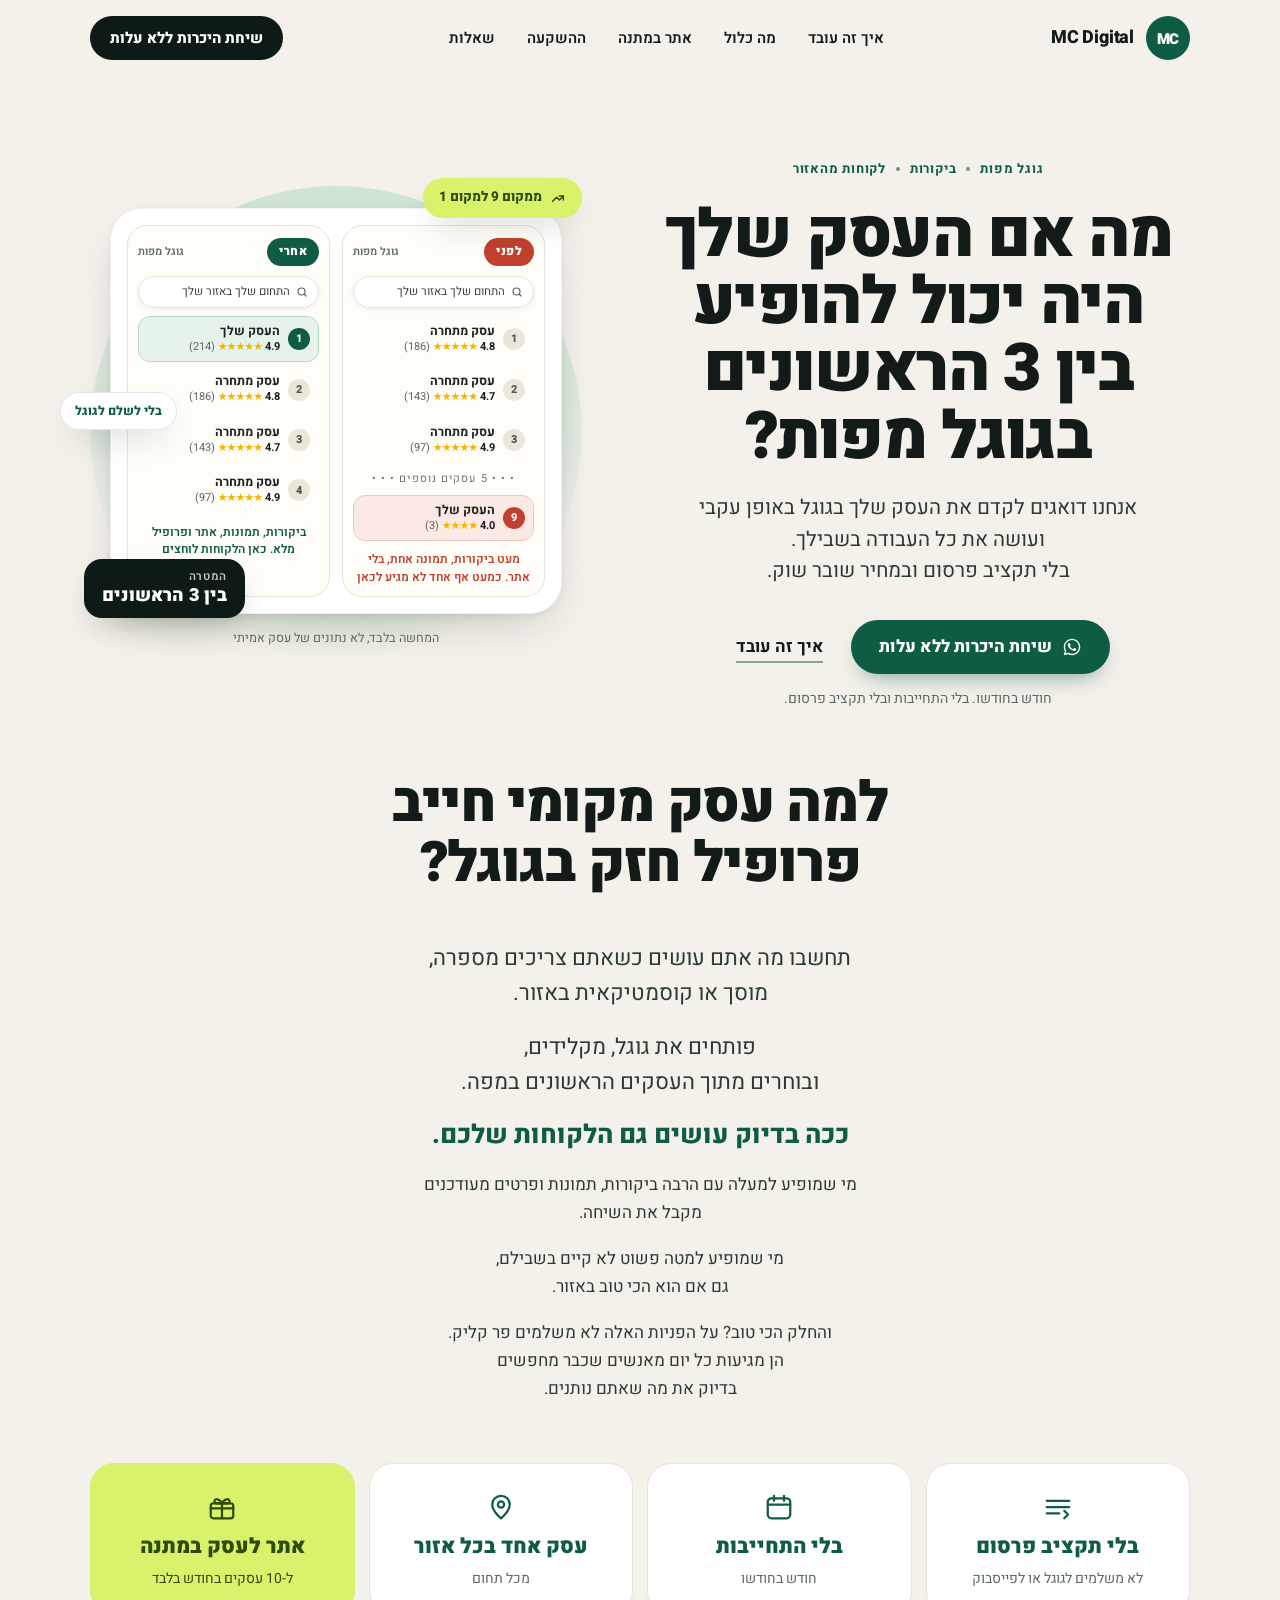
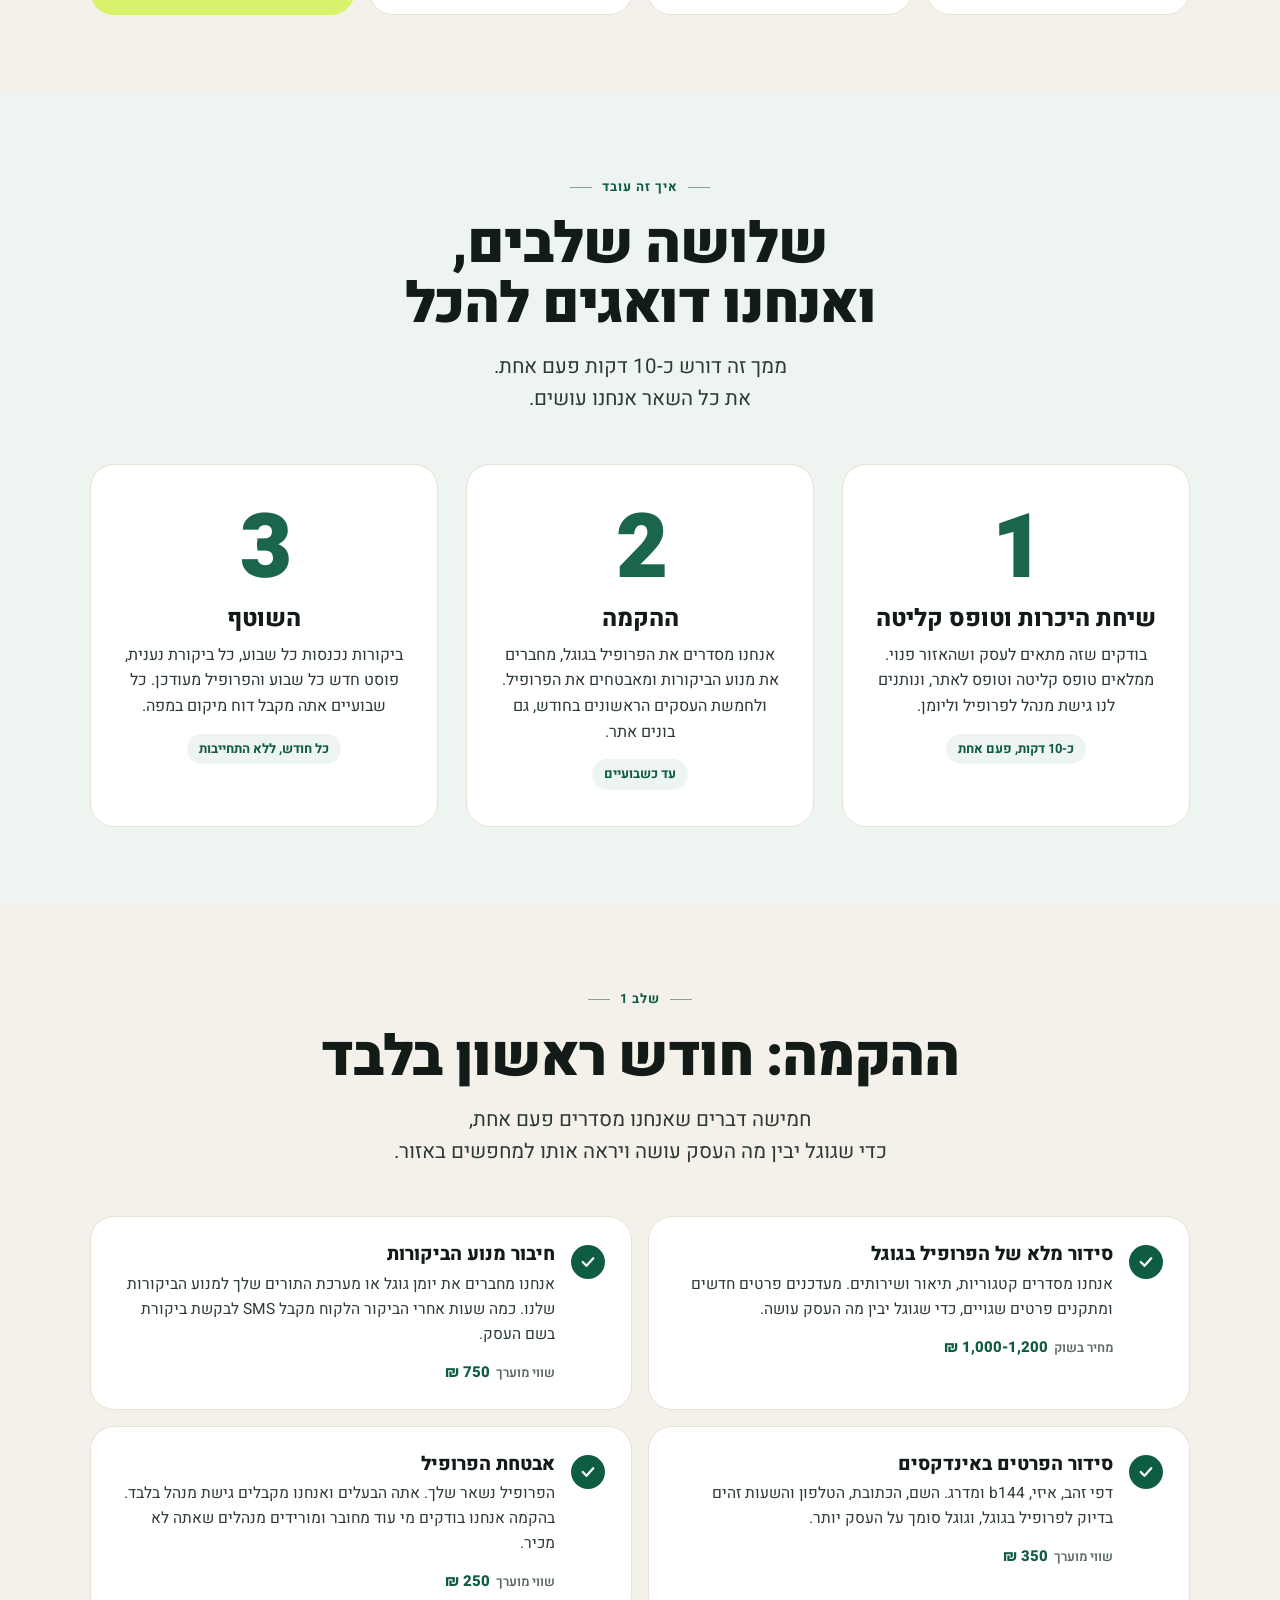
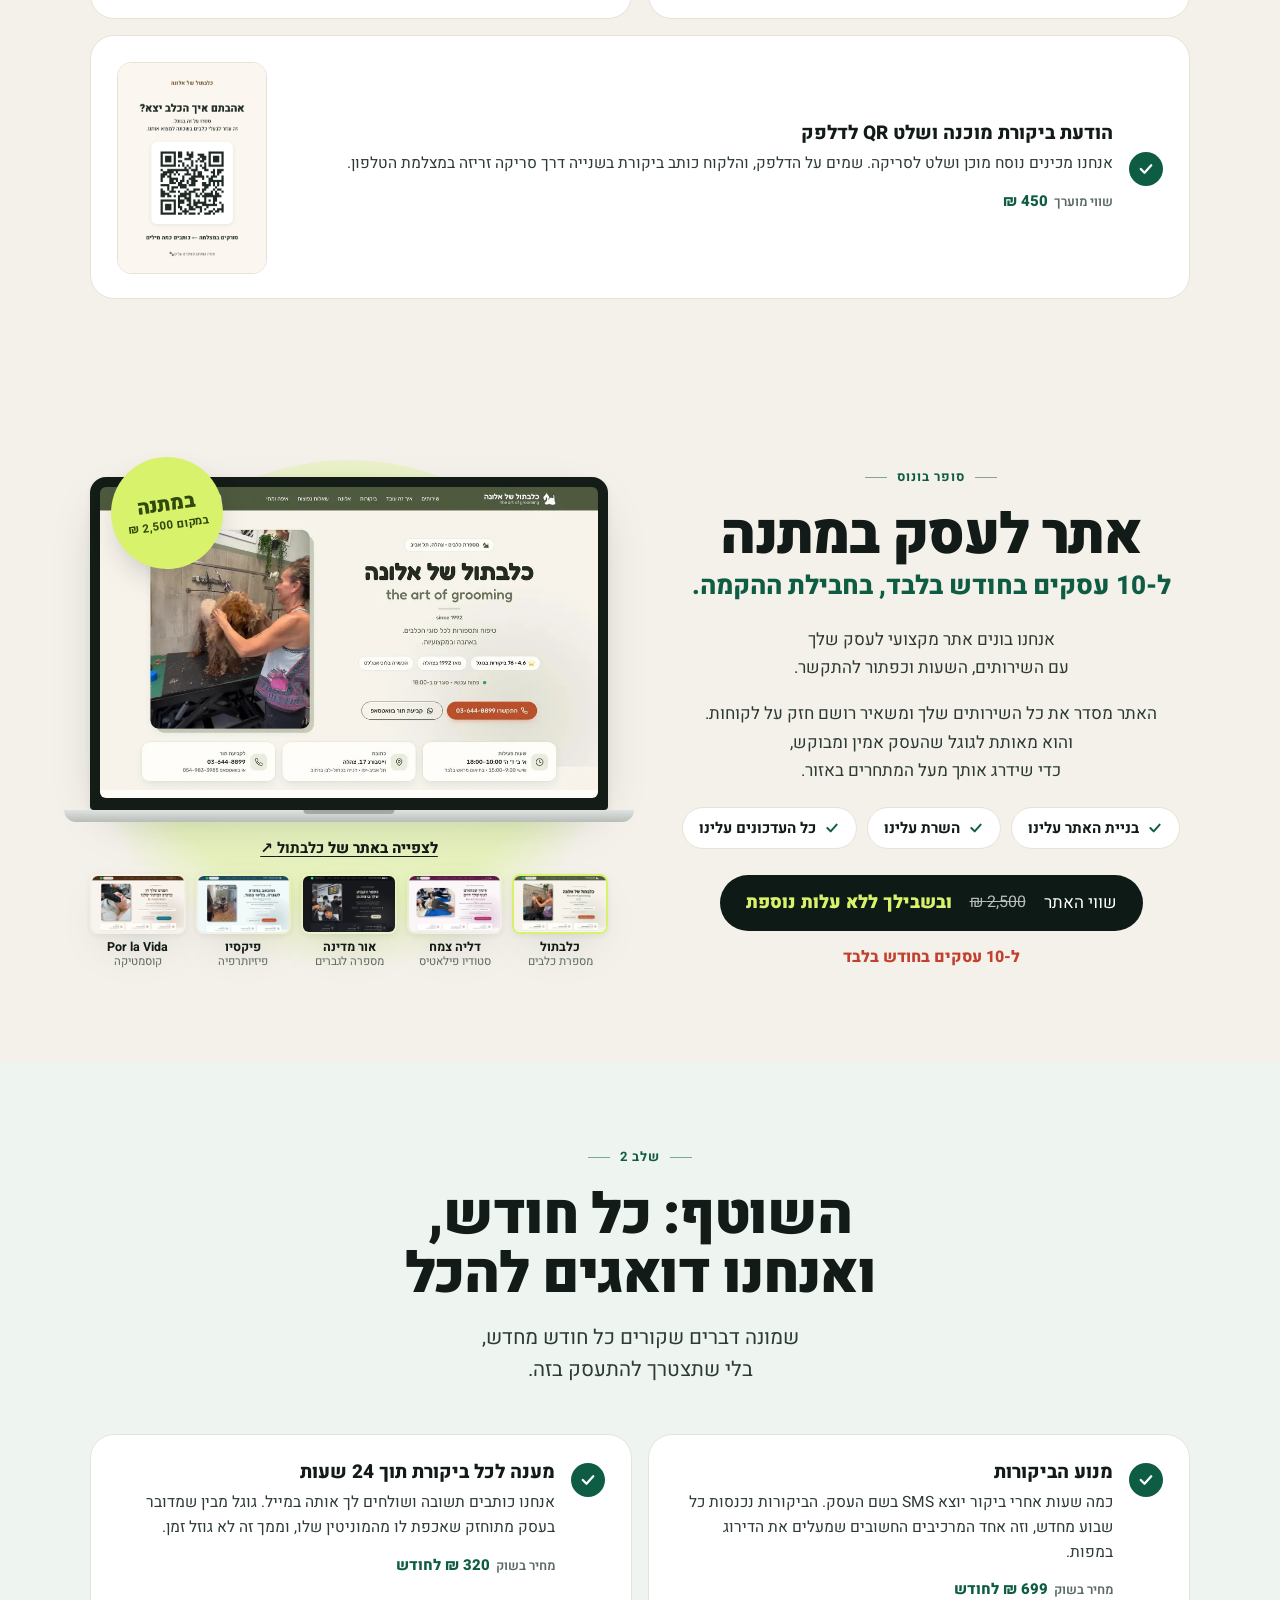
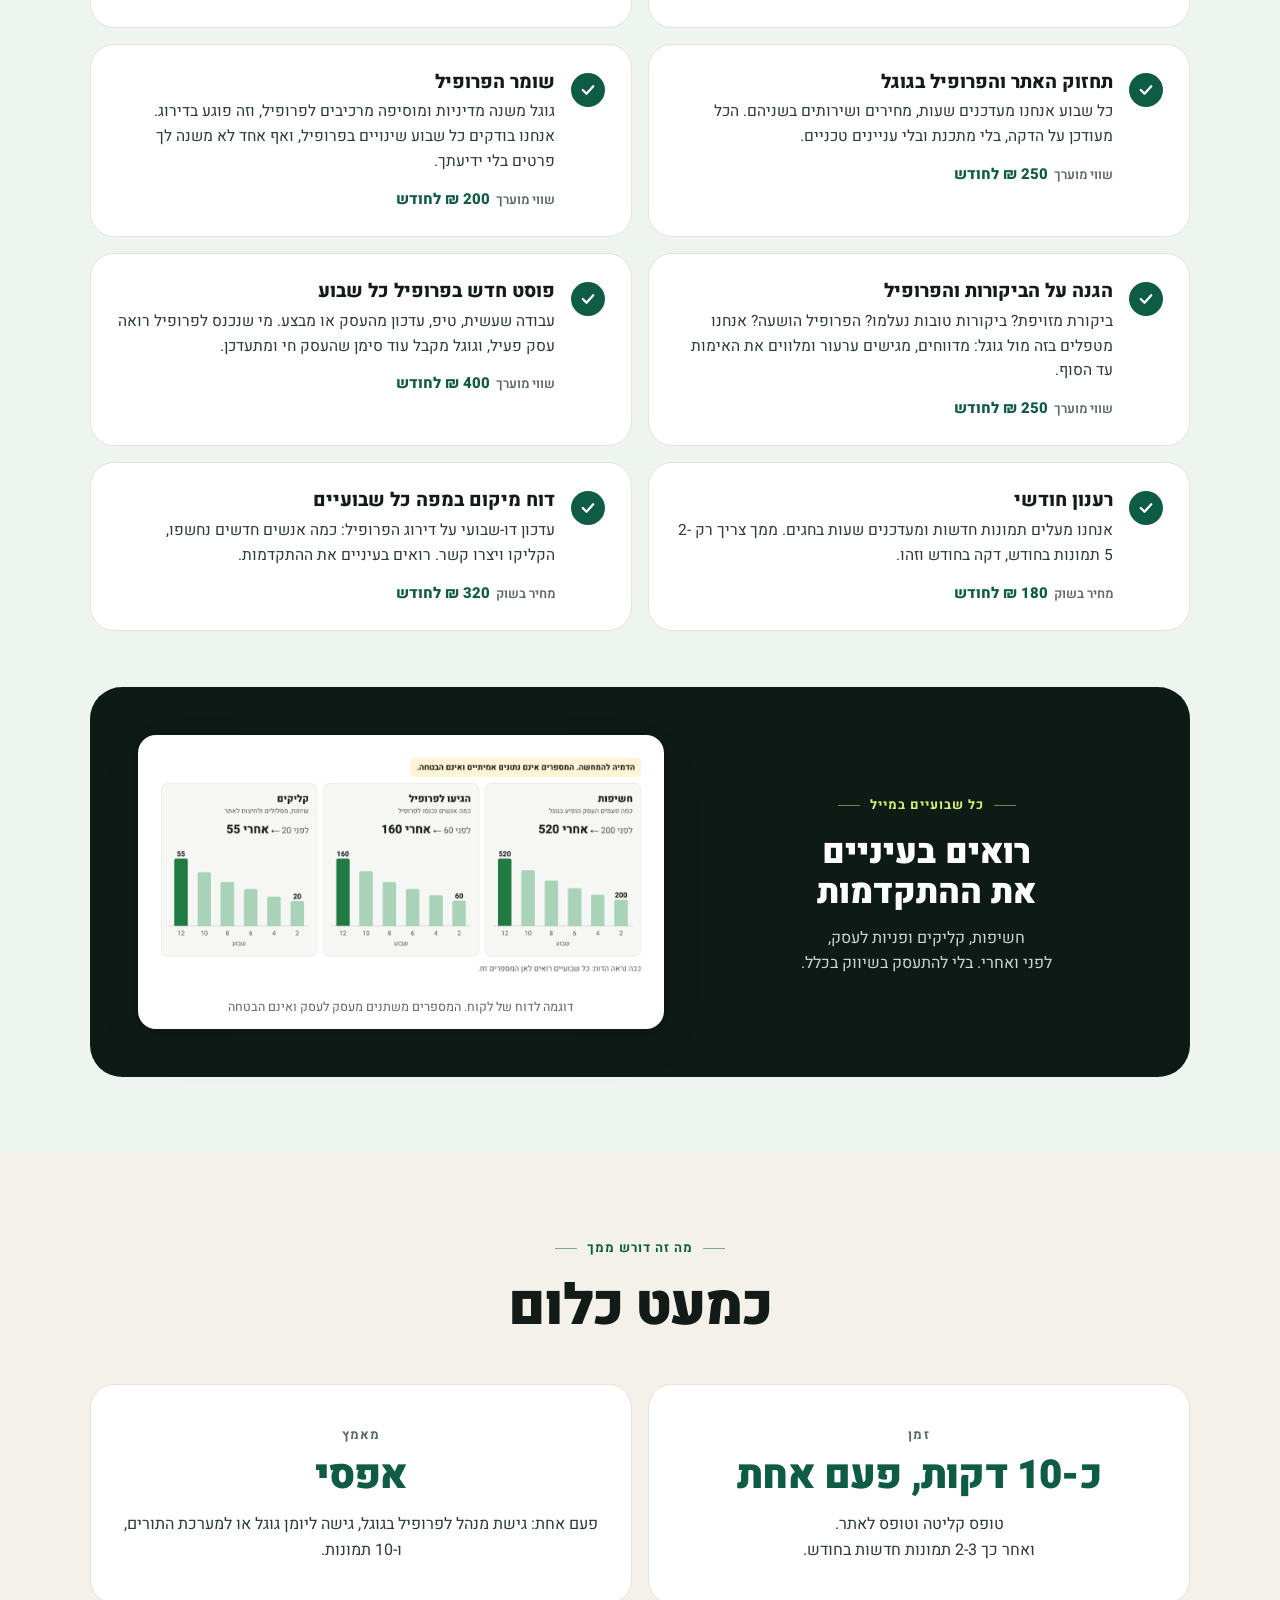
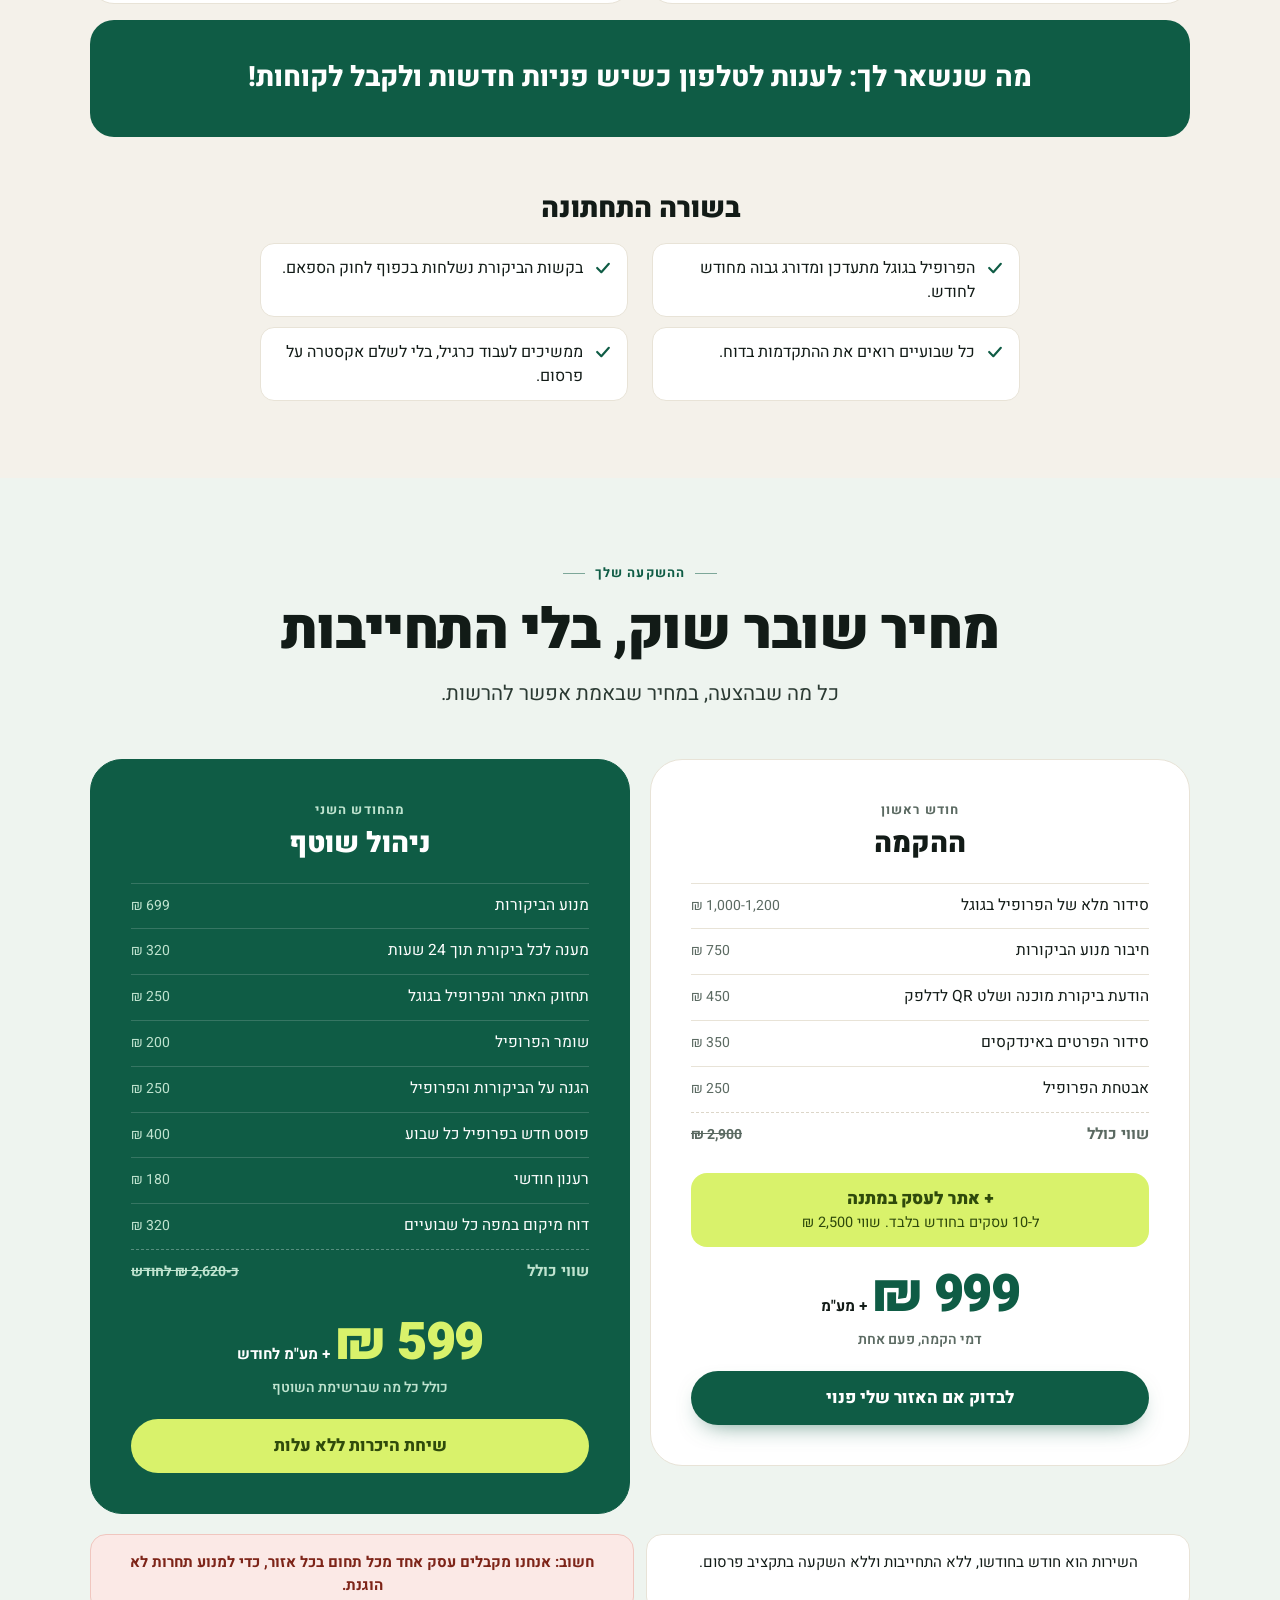
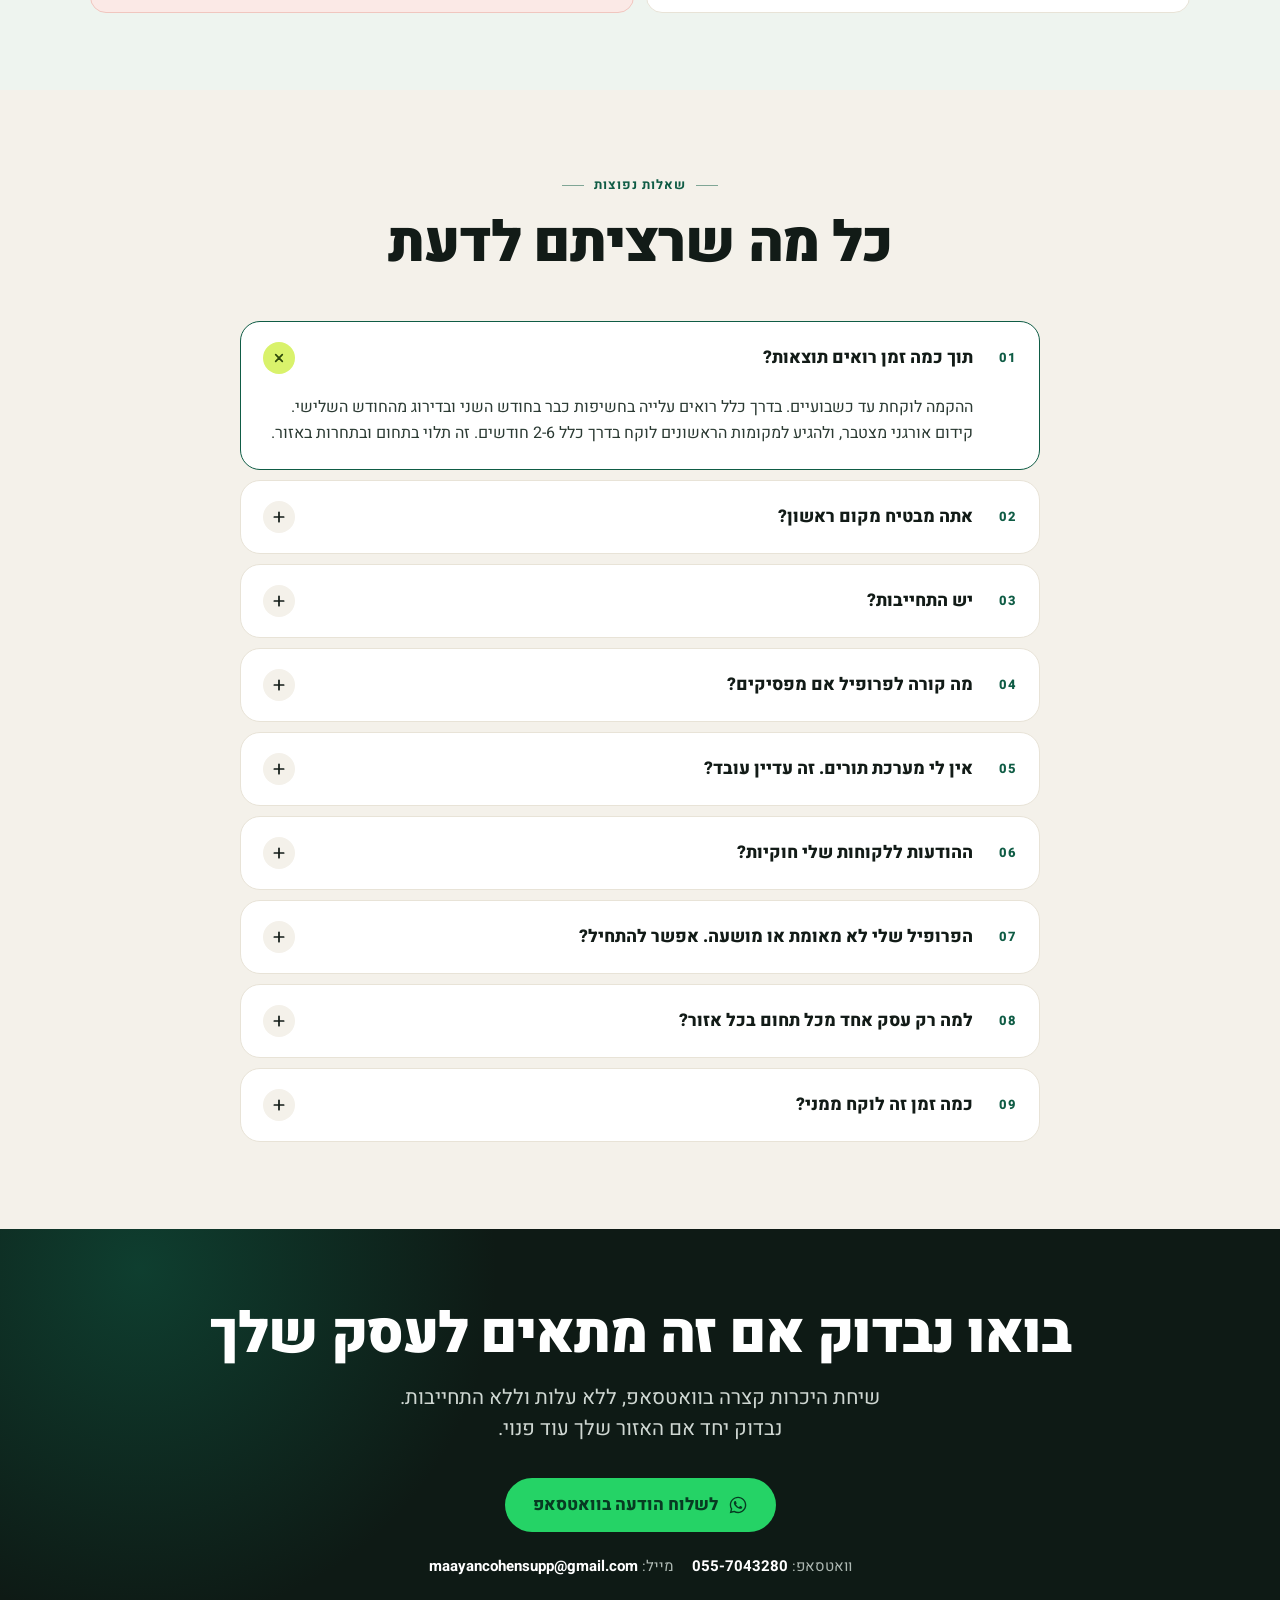
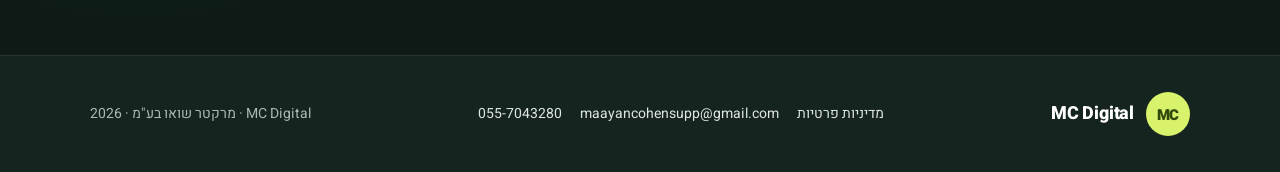
==== commit 0bfcff18: "אתר במתנה: תיק עבודות של 5 אתרים במקום מוקאפ, ומכסה של 10 עסקים בחודש Co-Authored-By: Claude Opus 5." ====
--- a/index.html
+++ b/index.html
@@ -139,7 +139,7 @@
       </div>
       <div class="pillar lime">
         <svg viewBox="0 0 24 24" fill="none" stroke="currentColor" stroke-width="1.8" stroke-linecap="round" stroke-linejoin="round" aria-hidden="true"><rect x="3" y="9" width="18" height="12" rx="2"/><path d="M12 9v12M3 13h18"/><path d="M12 9c-2-4-6-4-6-1.5S10 9 12 9Zm0 0c2-4 6-4 6-1.5S14 9 12 9Z"/></svg>
-        <b>אתר לעסק במתנה</b><span>ל-5 עסקים בחודש בלבד</span>
+        <b>אתר לעסק במתנה</b><span>ל-10 עסקים בחודש בלבד</span>
       </div>
     </div>
   </div>
@@ -238,7 +238,7 @@
     <div class="bonus-copy">
       <div class="label">סופר בונוס</div>
       <h2>אתר לעסק במתנה</h2>
-      <p class="key">ל-5 עסקים בחודש בלבד, בחבילת ההקמה.</p>
+      <p class="key">ל-10 עסקים בחודש בלבד, בחבילת ההקמה.</p>
       <div class="stack" style="margin-top:22px">
         <p class="body">אנחנו בונים אתר מקצועי לעסק שלך <br class="d">עם השירותים, השעות וכפתור להתקשר.</p>
         <p class="body">האתר מסדר את כל השירותים שלך ומשאיר רושם חזק על לקוחות. <br class="d">והוא מאותת לגוגל שהעסק אמין ומבוקש, <br class="d">כדי שידרג אותך מעל המתחרים באזור.</p>
@@ -249,17 +249,23 @@
         <span><svg viewBox="0 0 24 24" fill="none" stroke="currentColor" stroke-width="3" stroke-linecap="round" stroke-linejoin="round" aria-hidden="true"><path d="m5 12 5 5 9-10"/></svg>כל העדכונים עלינו</span>
       </div>
       <div class="price-strip"><span>שווי האתר</span><s>2,500 ₪</s><strong>ובשבילך ללא עלות נוספת</strong></div>
-      <p class="limit">ל-5 עסקים בחודש בלבד</p>
-    </div>
-    <div class="devices">
+      <p class="limit">ל-10 עסקים בחודש בלבד</p>
+    </div>
+    <div class="devices portfolio">
       <div class="blob" aria-hidden="true"></div>
       <div class="laptop">
-        <div class="scr"><img src="img/site-desk.png" width="1440" height="900" alt="דוגמה לאתר שבנינו לעסק מקומי, גרסת מחשב" loading="lazy"></div>
+        <div class="scr"><img id="pf-main" src="img/portfolio-clavtul.webp" width="960" height="600" alt="אתר שבנינו לכלבתול, מספרת כלבים" loading="lazy"></div>
         <div class="base"></div>
       </div>
-      <div class="phone"><img src="img/site-mobile.png" width="780" height="1560" alt="אותו אתר בטלפון" loading="lazy"></div>
       <div class="gift"><b>במתנה</b><span>במקום 2,500 ₪</span></div>
-      <p class="demo-note">אתר לדוגמה</p>
+      <a class="pf-visit" id="pf-link" href="https://clavtul.mc-digital.workers.dev" target="_blank" rel="noopener">לצפייה באתר של <b id="pf-name">כלבתול</b> ↗</a>
+      <div class="pf-thumbs" aria-label="אתרים שבנינו">
+        <button type="button" class="pf-thumb is-on" data-img="img/portfolio-clavtul.webp" data-url="https://clavtul.mc-digital.workers.dev" data-name="כלבתול" aria-pressed="true"><img src="img/portfolio-clavtul.webp" width="960" height="600" alt="" loading="lazy"><span><b>כלבתול</b>מספרת כלבים</span></button>
+        <button type="button" class="pf-thumb" data-img="img/portfolio-daliatzemach.webp" data-url="https://daliatzemach.mc-digital.workers.dev" data-name="דליה צמח" aria-pressed="false"><img src="img/portfolio-daliatzemach.webp" width="960" height="600" alt="" loading="lazy"><span><b>דליה צמח</b>סטודיו פילאטיס</span></button>
+        <button type="button" class="pf-thumb" data-img="img/portfolio-ormedina.webp" data-url="https://ormedina.mc-digital.workers.dev" data-name="אור מדינה" aria-pressed="false"><img src="img/portfolio-ormedina.webp" width="960" height="600" alt="" loading="lazy"><span><b>אור מדינה</b>מספרה לגברים</span></button>
+        <button type="button" class="pf-thumb" data-img="img/portfolio-fixyou.webp" data-url="https://fixyou.mc-digital.workers.dev" data-name="פיקסיו" aria-pressed="false"><img src="img/portfolio-fixyou.webp" width="960" height="600" alt="" loading="lazy"><span><b>פיקסיו</b>פיזיותרפיה</span></button>
+        <button type="button" class="pf-thumb" data-img="img/portfolio-porlavida.webp" data-url="https://porlavida.mc-digital.workers.dev" data-name="Por la Vida" aria-pressed="false"><img src="img/portfolio-porlavida.webp" width="960" height="600" alt="" loading="lazy"><span><b>Por la Vida</b>קוסמטיקה</span></button>
+      </div>
     </div>
   </div>
 </section>
@@ -407,7 +413,7 @@
           <li><span>אבטחת הפרופיל</span><span>250 ₪</span></li>
           <li class="total"><span>שווי כולל</span><span><s>2,900 ₪</s></span></li>
         </ul>
-        <div class="plan-bonus"><b>+ אתר לעסק במתנה</b>ל-5 עסקים בחודש בלבד. שווי 2,500 ₪</div>
+        <div class="plan-bonus"><b>+ אתר לעסק במתנה</b>ל-10 עסקים בחודש בלבד. שווי 2,500 ₪</div>
         <div class="plan-price">
           <div><span class="amount">999 ₪</span><span class="vat">+ מע"מ</span></div>
           <span class="per">דמי הקמה, פעם אחת</span>
@@ -547,5 +553,11 @@
   faqs.forEach(function(d){d.addEventListener('toggle',function(){if(d.open){faqs.forEach(function(o){if(o!==d)o.removeAttribute('open');});}});});
 })();
 </script>
+<script>
+(function(){var m=document.getElementById('pf-main'),l=document.getElementById('pf-link'),n=document.getElementById('pf-name');
+document.querySelectorAll('.pf-thumb').forEach(function(b){b.addEventListener('click',function(){
+document.querySelectorAll('.pf-thumb').forEach(function(x){x.classList.remove('is-on');x.setAttribute('aria-pressed','false')});
+b.classList.add('is-on');b.setAttribute('aria-pressed','true');m.src=b.dataset.img;m.alt='אתר שבנינו ל'+b.dataset.name;l.href=b.dataset.url;n.textContent=b.dataset.name;});});})();
+</script>
 </body>
 </html>
--- a/style.css
+++ b/style.css
@@ -27,7 +27,7 @@
   --shadow-float:0 14px 34px -14px rgba(14,26,21,.35);
   --wrap:1180px;
   --pad:clamp(20px,4vw,40px);
-  --section:clamp(72px,10vw,128px);
+  --section:clamp(48px,6vw,80px);
   --font:'Heebo',system-ui,-apple-system,'Segoe UI',Arial,sans-serif;
 }
 *,*::before,*::after{box-sizing:border-box}
@@ -183,7 +183,7 @@
 
 /* ---------- sections ---------- */
 .section{padding:var(--section) 0}
-.section-head{max-width:820px;margin:0 auto clamp(40px,5vw,64px)}
+.section-head{max-width:820px;margin:0 auto clamp(32px,4vw,48px)}
 .section-head h2{margin-bottom:18px}
 .section-head .sub{max-width:40rem;margin-inline:auto}
 .dark{background:var(--dark);color:#f3f1ea}
@@ -259,7 +259,7 @@
 .price-strip s{opacity:.7;font-size:16px}
 .price-strip strong{font-size:18px;font-weight:900;color:var(--lime)}
 .limit{margin-top:14px;font-weight:800;color:var(--red);font-size:16px}
-.devices{position:relative;padding:40px 0 30px}
+.devices{position:relative;padding:24px 0 16px}
 .devices .blob{background:radial-gradient(circle at 50% 45%,#e9f3c4 0%,#e6f1bd 55%,rgba(230,241,189,0) 72%)}
 .laptop{position:relative;z-index:1;width:92%;margin-inline-start:0;margin-inline-end:auto}
 .laptop .scr{background:#141c18;border-radius:16px 16px 4px 4px;padding:10px 10px 12px;box-shadow:var(--shadow-card)}
@@ -398,3 +398,16 @@
 .bonus-copy{text-align:center}
 .devices{position:relative}
 .demo-note{position:absolute;bottom:-6px;inset-inline:0;text-align:center;font-size:12px;color:var(--muted,#6b7570);margin:0}
+
+/* portfolio in bonus (9.11) */
+.portfolio .pf-visit{display:block;width:fit-content;margin:14px auto 0;font-weight:800;font-size:15px;color:var(--ink,#141c18);text-decoration:underline;text-underline-offset:3px;position:relative;z-index:2}
+.pf-thumbs{position:relative;z-index:2;display:grid;grid-template-columns:repeat(5,1fr);gap:10px;margin-top:14px}
+.pf-thumb{all:unset;cursor:pointer;display:flex;flex-direction:column;gap:6px;text-align:center}
+.pf-thumb img{width:100%;aspect-ratio:16/10;object-fit:cover;object-position:top;border-radius:8px;border:2px solid transparent;box-shadow:var(--shadow-card);transition:transform .16s ease,border-color .16s ease}
+.pf-thumb span{font-size:11.5px;line-height:1.25;color:var(--muted,#6b7570)}
+.pf-thumb span b{display:block;font-size:12.5px;color:var(--ink,#141c18)}
+.pf-thumb.is-on img{border-color:var(--lime,#c8e05a)}
+.pf-thumb:focus-visible img{outline:3px solid var(--ink,#141c18);outline-offset:2px}
+@media (hover:hover){.pf-thumb:hover img{transform:translateY(-2px)}}
+@media (max-width:620px){.pf-thumbs{grid-template-columns:repeat(5,34%);overflow-x:auto;scroll-snap-type:x mandatory;padding-bottom:6px}.pf-thumb{scroll-snap-align:start}}
+.portfolio .laptop{width:100%}
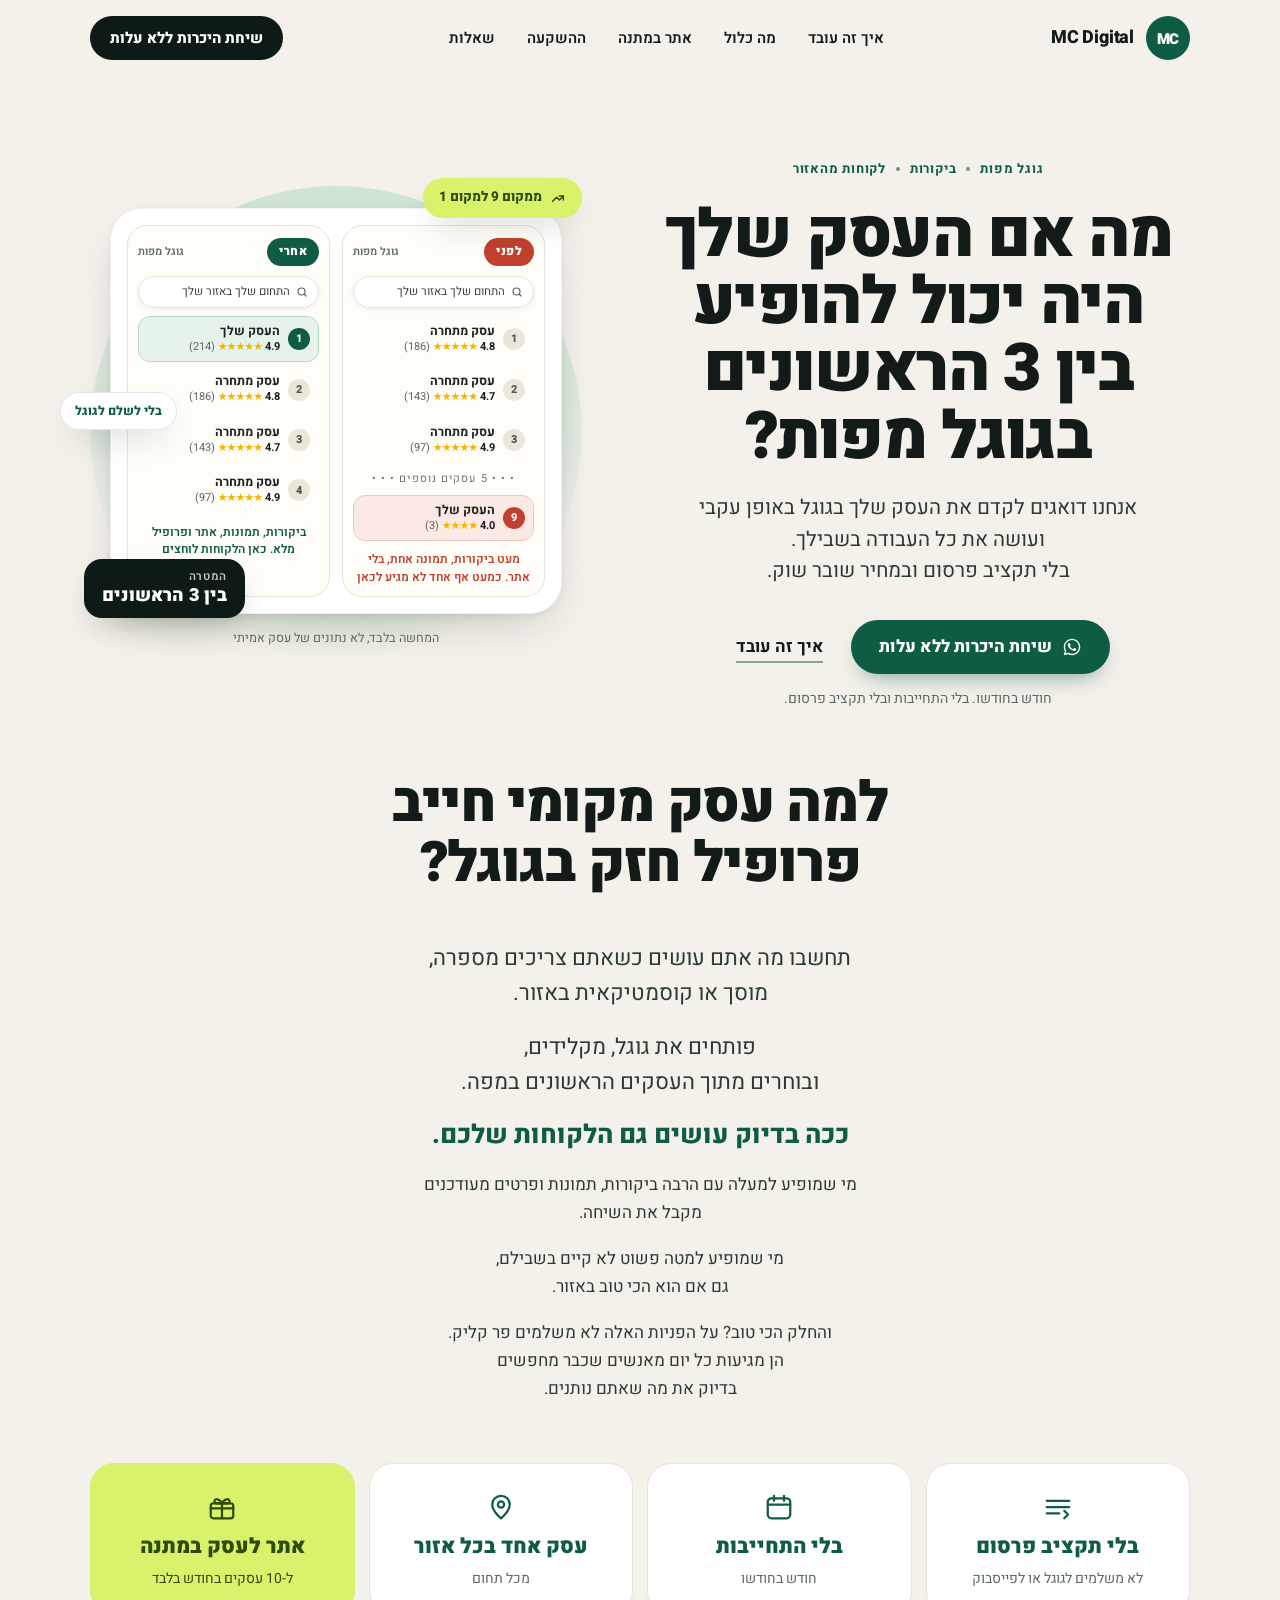
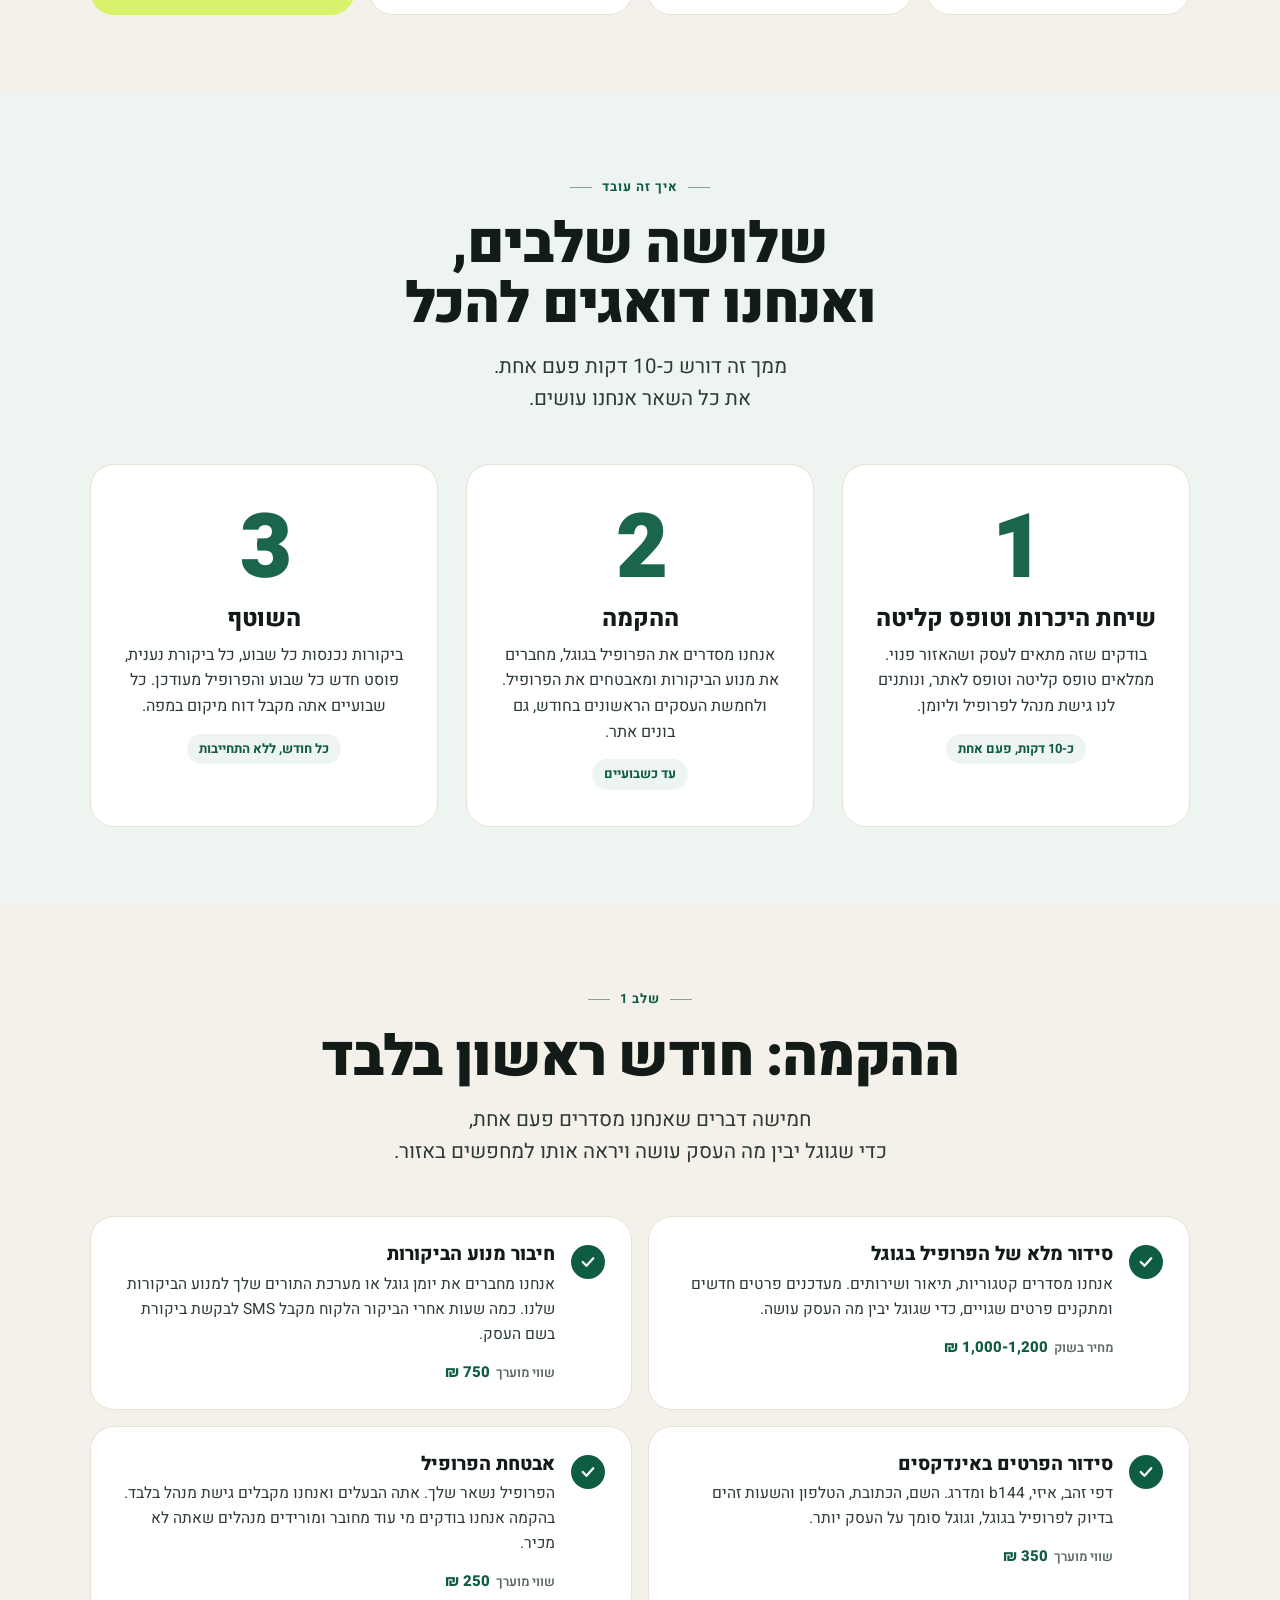
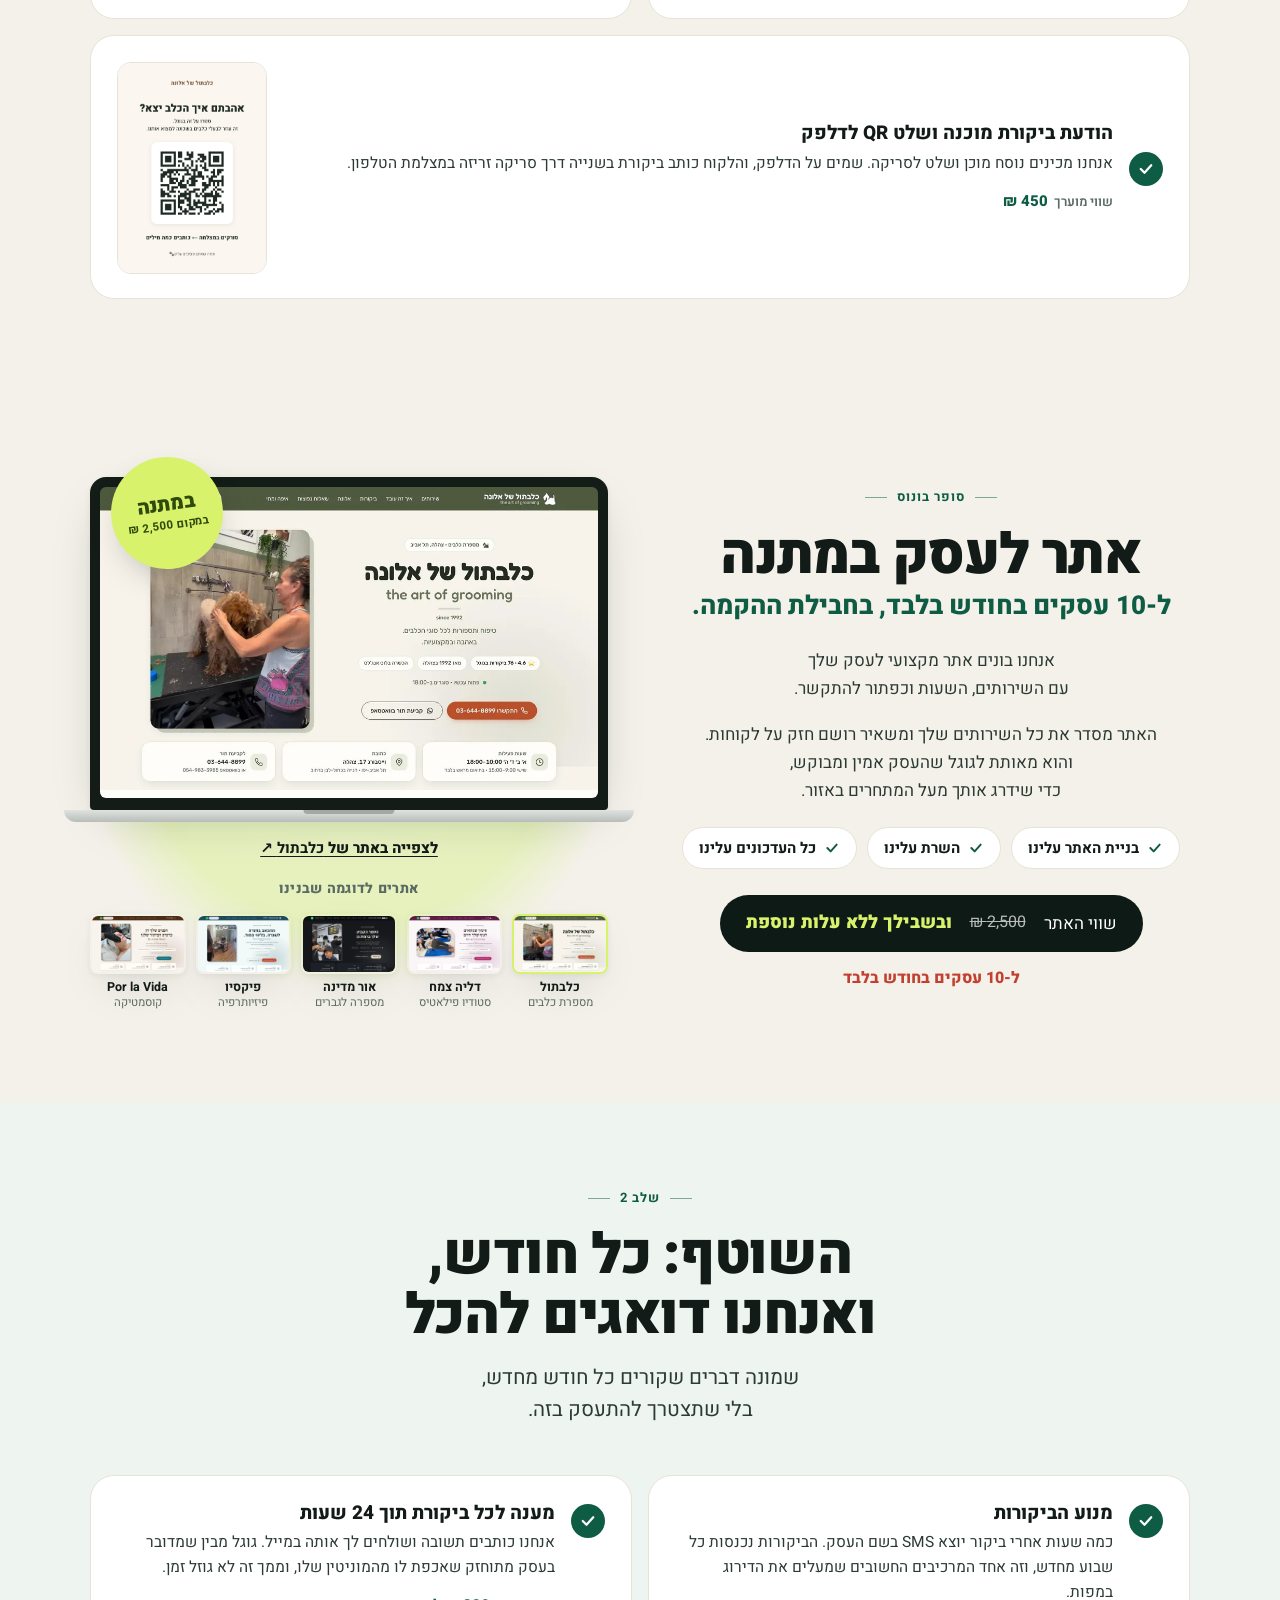
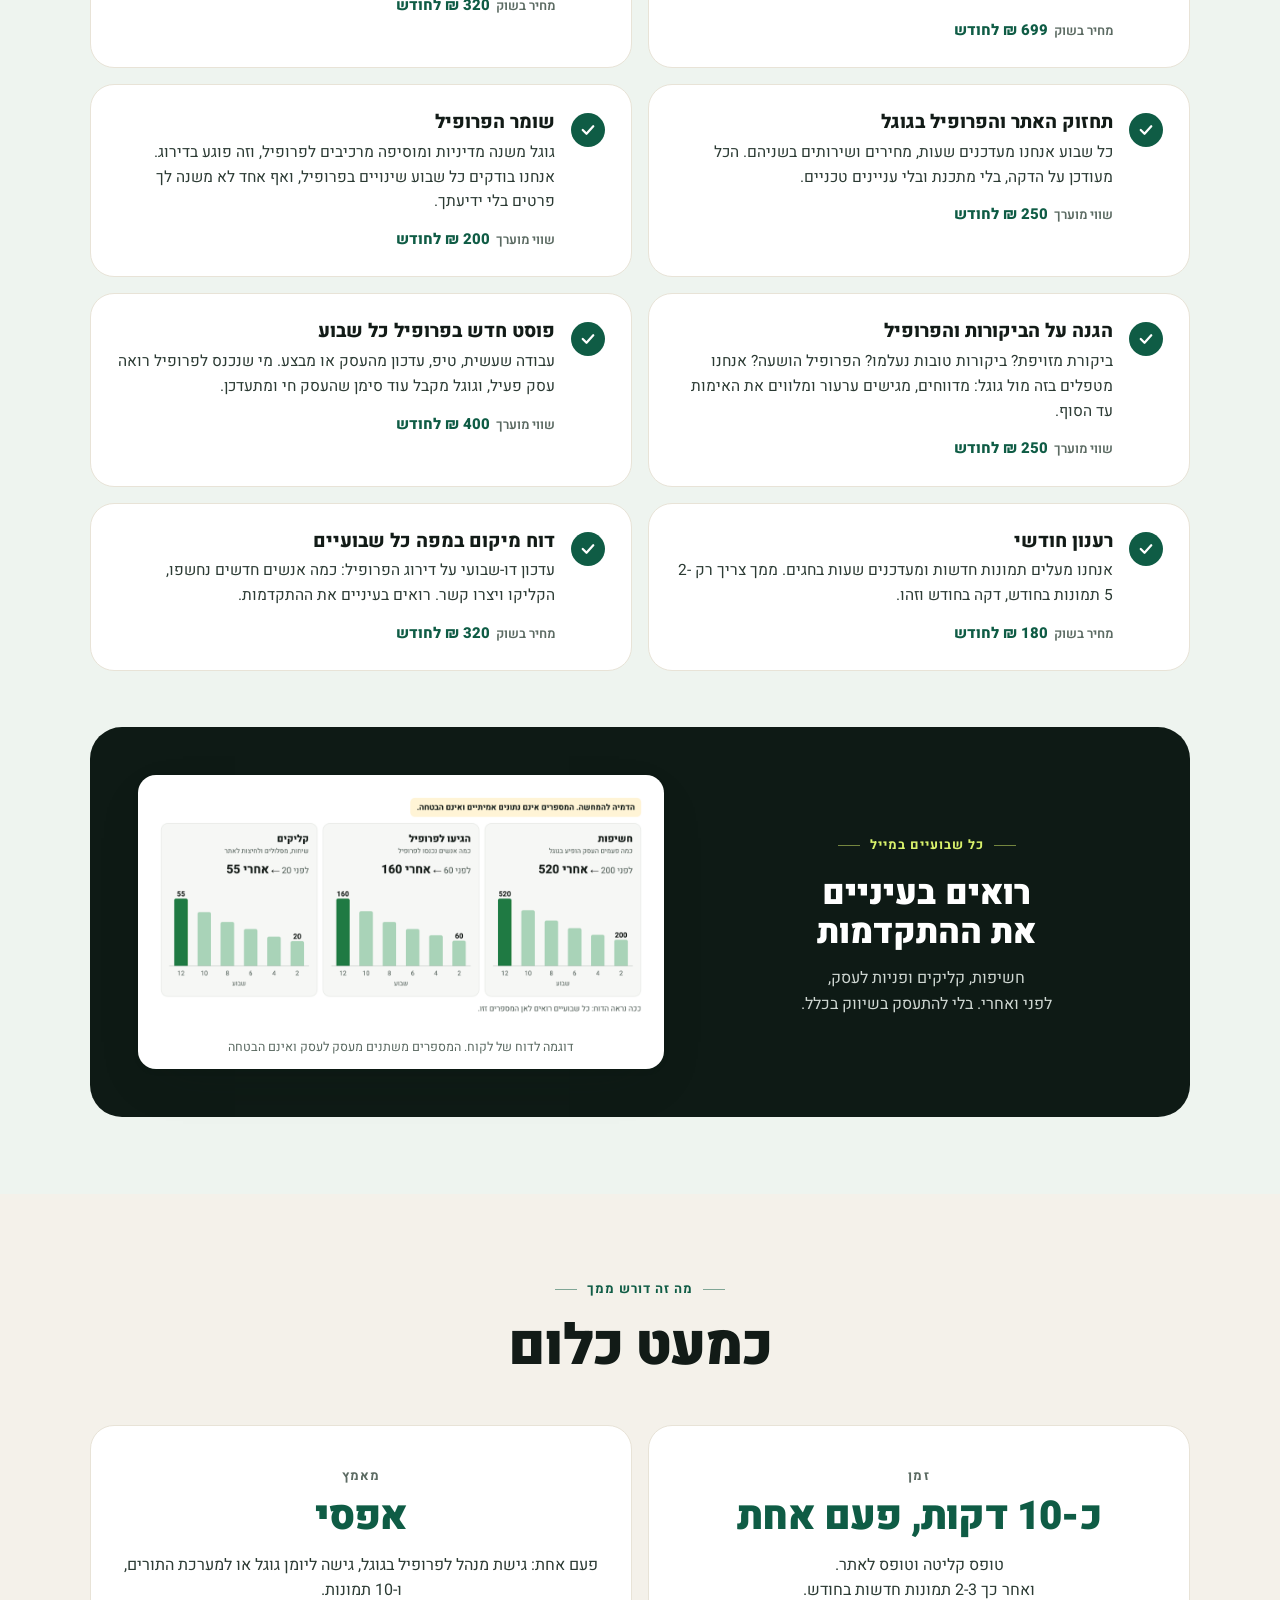
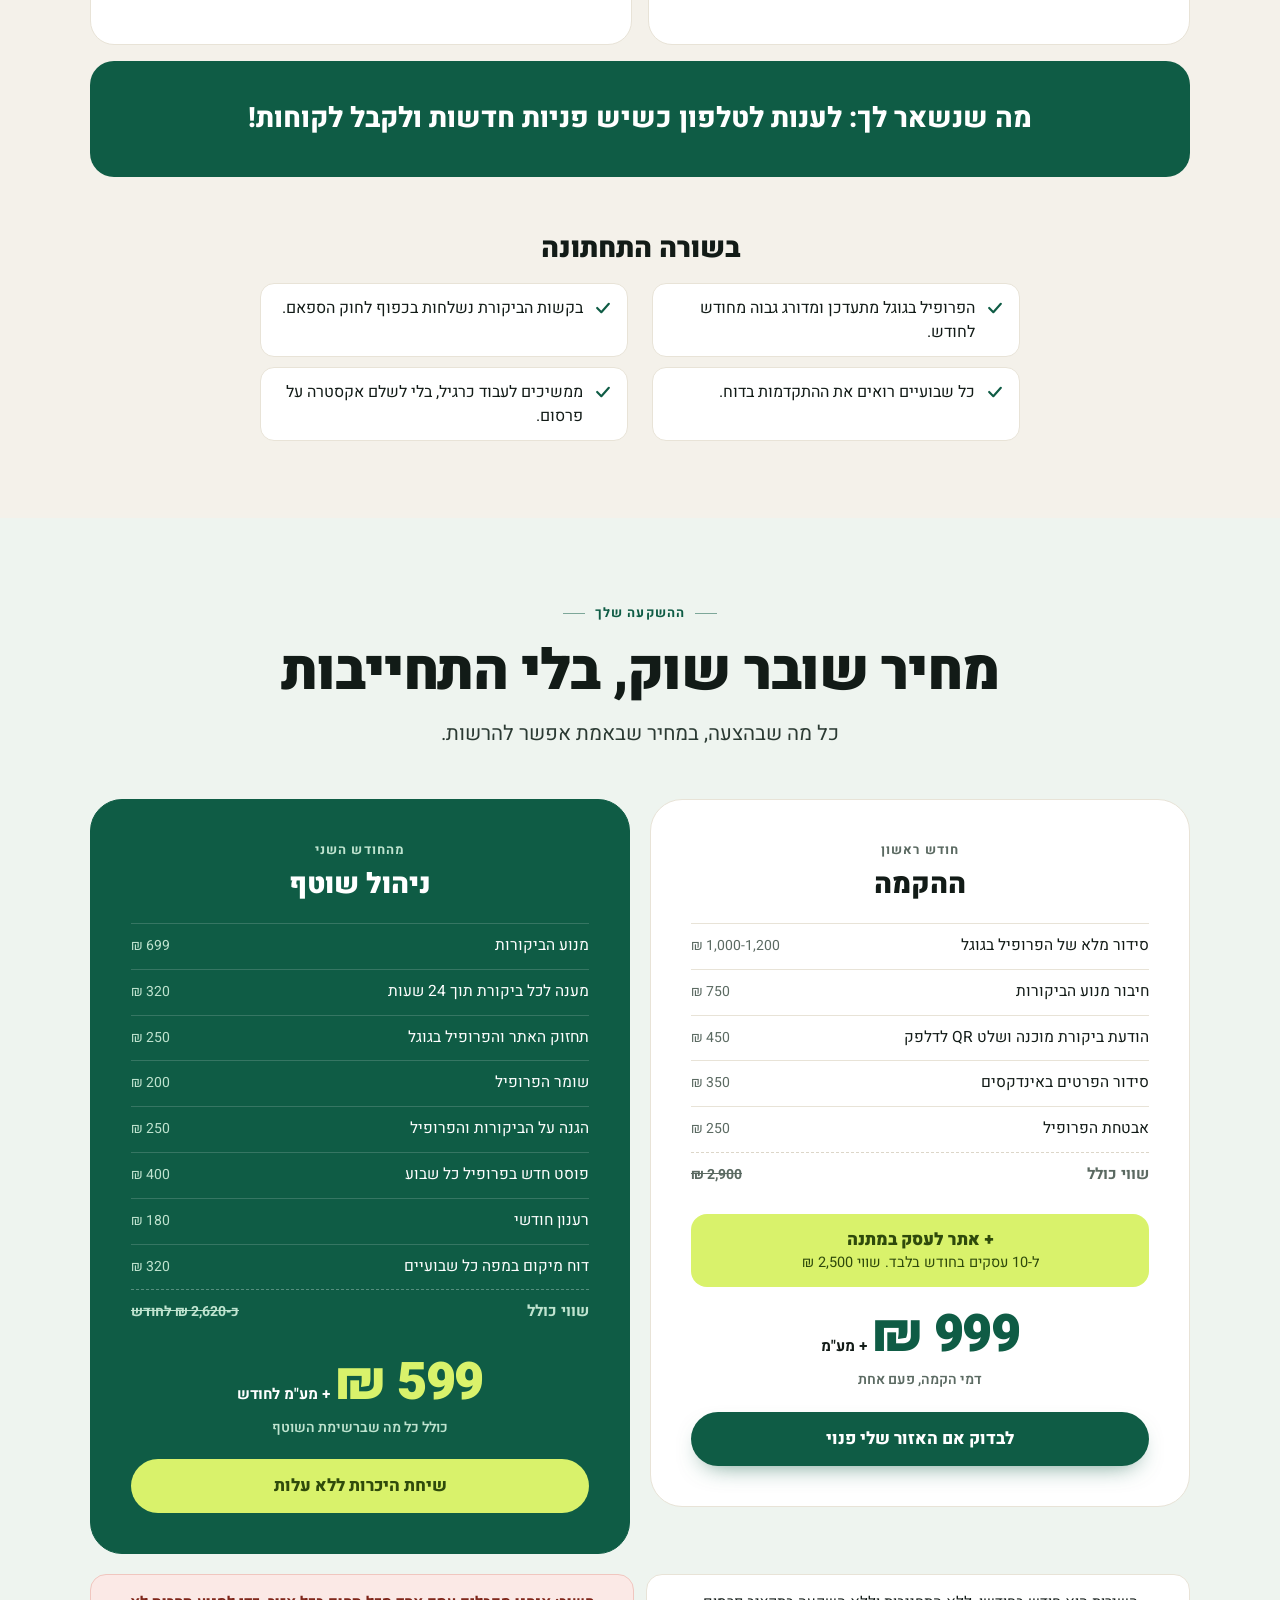
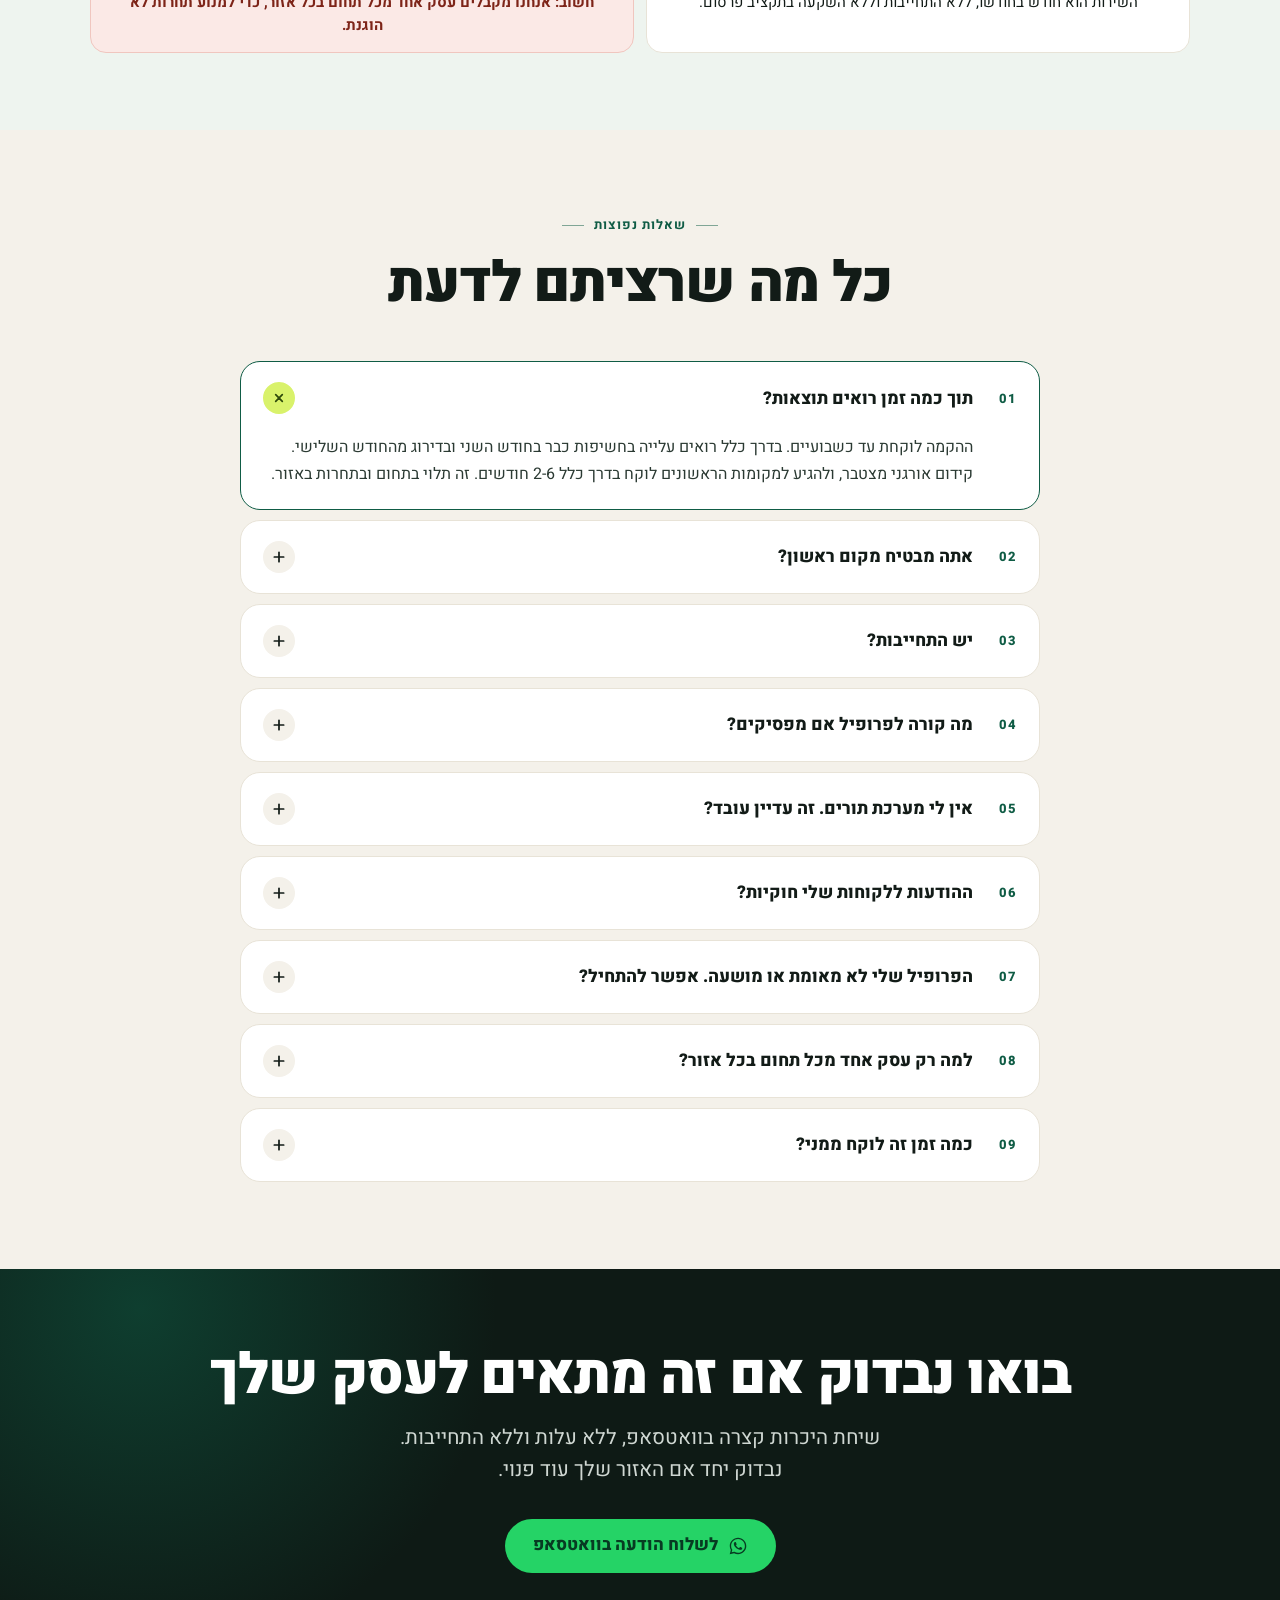
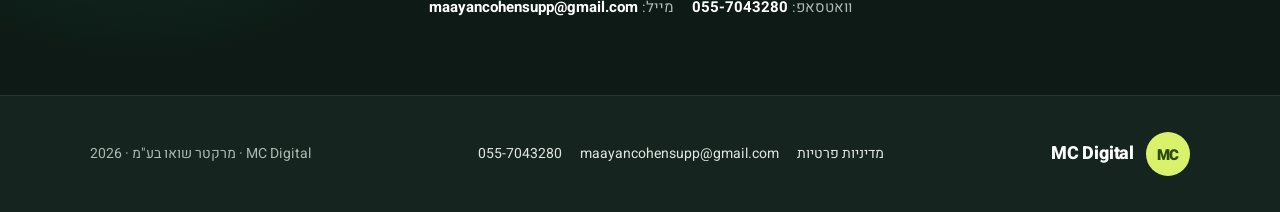
==== commit 2c0f6158: "תיק עבודות: כותרת 'אתרים לדוגמה שבנינו' Co-Authored-By: Claude Opus 5.5 <noreply@anthropic.com>" ====
--- a/index.html
+++ b/index.html
@@ -254,12 +254,13 @@
     <div class="devices portfolio">
       <div class="blob" aria-hidden="true"></div>
       <div class="laptop">
-        <div class="scr"><img id="pf-main" src="img/portfolio-clavtul.webp" width="960" height="600" alt="אתר שבנינו לכלבתול, מספרת כלבים" loading="lazy"></div>
+        <div class="scr"><img id="pf-main" src="img/portfolio-clavtul.webp" width="960" height="600" alt="אתר לדוגמה שבנינו: כלבתול, מספרת כלבים" loading="lazy"></div>
         <div class="base"></div>
       </div>
       <div class="gift"><b>במתנה</b><span>במקום 2,500 ₪</span></div>
       <a class="pf-visit" id="pf-link" href="https://clavtul.mc-digital.workers.dev" target="_blank" rel="noopener">לצפייה באתר של <b id="pf-name">כלבתול</b> ↗</a>
-      <div class="pf-thumbs" aria-label="אתרים שבנינו">
+      <p class="pf-title">אתרים לדוגמה שבנינו</p>
+      <div class="pf-thumbs" aria-label="אתרים לדוגמה שבנינו">
         <button type="button" class="pf-thumb is-on" data-img="img/portfolio-clavtul.webp" data-url="https://clavtul.mc-digital.workers.dev" data-name="כלבתול" aria-pressed="true"><img src="img/portfolio-clavtul.webp" width="960" height="600" alt="" loading="lazy"><span><b>כלבתול</b>מספרת כלבים</span></button>
         <button type="button" class="pf-thumb" data-img="img/portfolio-daliatzemach.webp" data-url="https://daliatzemach.mc-digital.workers.dev" data-name="דליה צמח" aria-pressed="false"><img src="img/portfolio-daliatzemach.webp" width="960" height="600" alt="" loading="lazy"><span><b>דליה צמח</b>סטודיו פילאטיס</span></button>
         <button type="button" class="pf-thumb" data-img="img/portfolio-ormedina.webp" data-url="https://ormedina.mc-digital.workers.dev" data-name="אור מדינה" aria-pressed="false"><img src="img/portfolio-ormedina.webp" width="960" height="600" alt="" loading="lazy"><span><b>אור מדינה</b>מספרה לגברים</span></button>
@@ -557,7 +558,7 @@
 (function(){var m=document.getElementById('pf-main'),l=document.getElementById('pf-link'),n=document.getElementById('pf-name');
 document.querySelectorAll('.pf-thumb').forEach(function(b){b.addEventListener('click',function(){
 document.querySelectorAll('.pf-thumb').forEach(function(x){x.classList.remove('is-on');x.setAttribute('aria-pressed','false')});
-b.classList.add('is-on');b.setAttribute('aria-pressed','true');m.src=b.dataset.img;m.alt='אתר שבנינו ל'+b.dataset.name;l.href=b.dataset.url;n.textContent=b.dataset.name;});});})();
+b.classList.add('is-on');b.setAttribute('aria-pressed','true');m.src=b.dataset.img;m.alt='אתר לדוגמה שבנינו: '+b.dataset.name;l.href=b.dataset.url;n.textContent=b.dataset.name;});});})();
 </script>
 </body>
 </html>
--- a/style.css
+++ b/style.css
@@ -411,3 +411,4 @@
 @media (hover:hover){.pf-thumb:hover img{transform:translateY(-2px)}}
 @media (max-width:620px){.pf-thumbs{grid-template-columns:repeat(5,34%);overflow-x:auto;scroll-snap-type:x mandatory;padding-bottom:6px}.pf-thumb{scroll-snap-align:start}}
 .portfolio .laptop{width:100%}
+.pf-title{position:relative;z-index:2;text-align:center;font-weight:800;font-size:14px;letter-spacing:.02em;color:var(--muted,#6b7570);margin:18px 0 0}
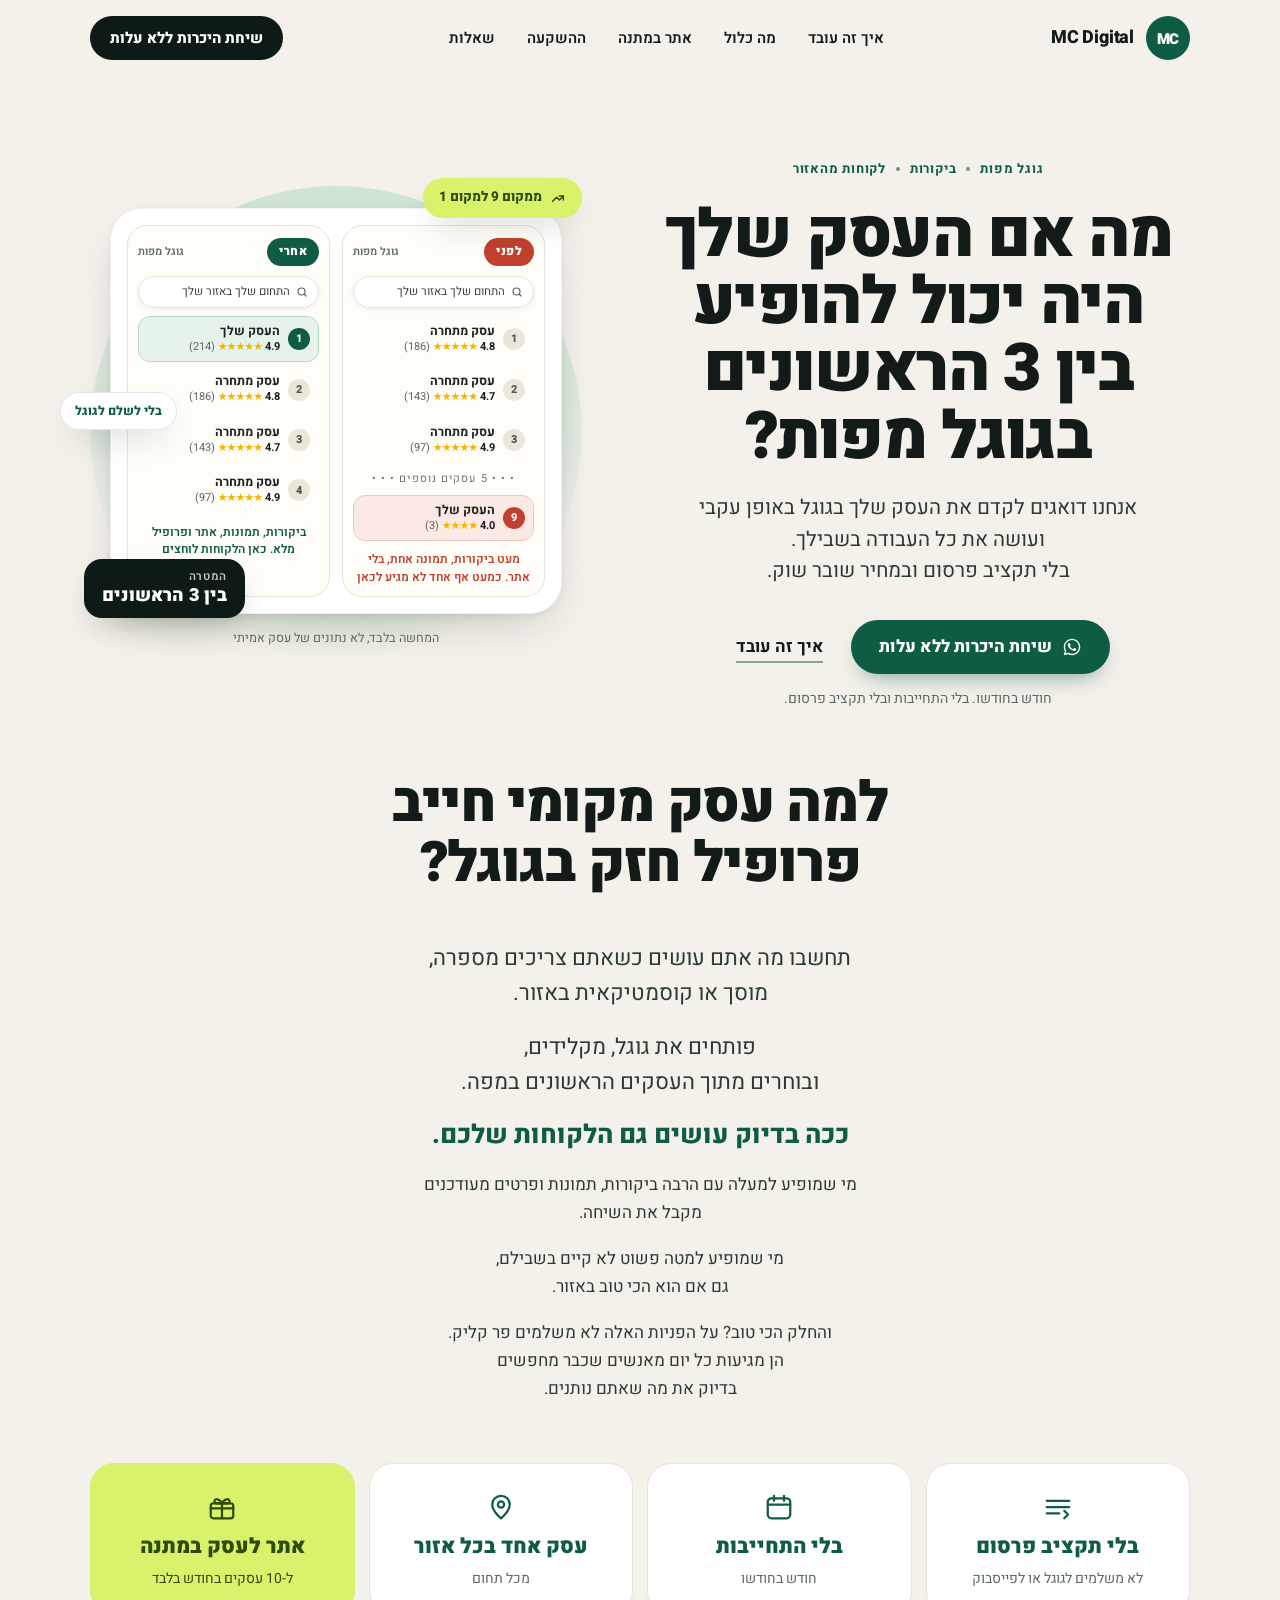
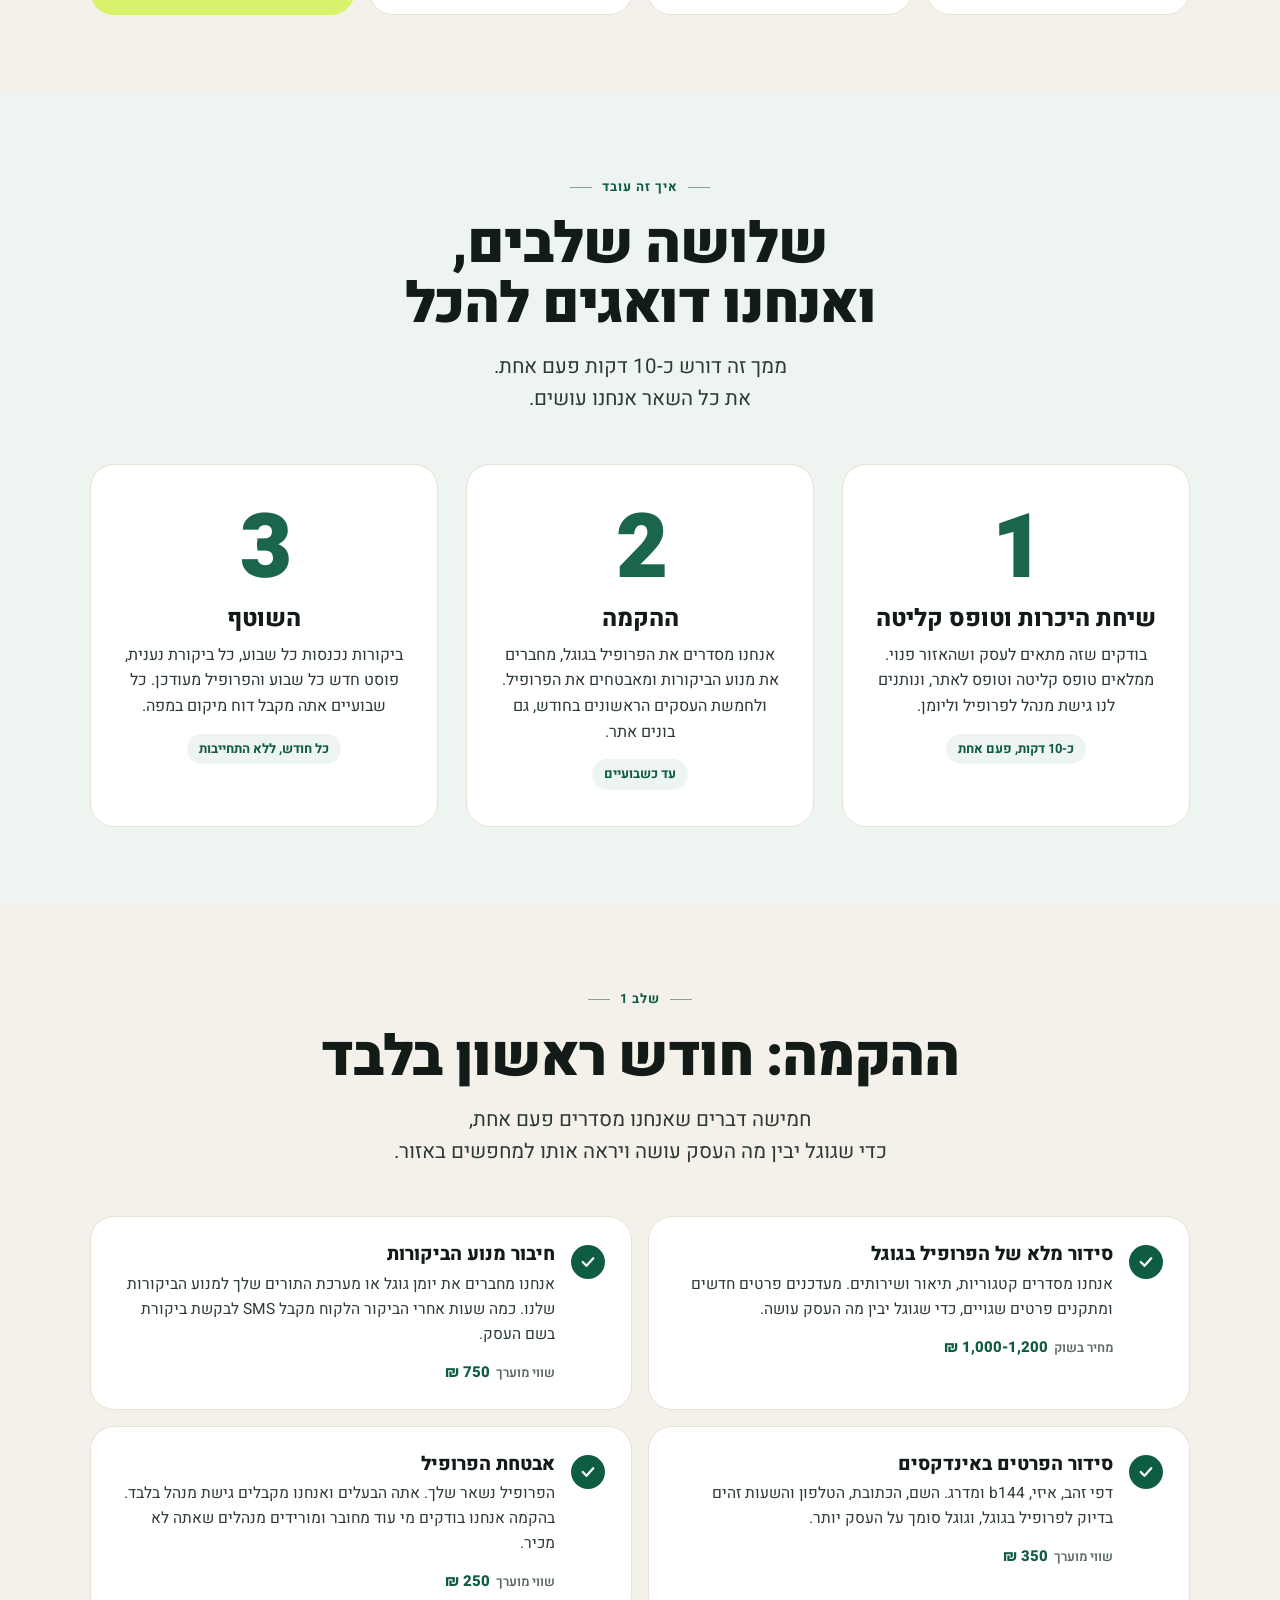
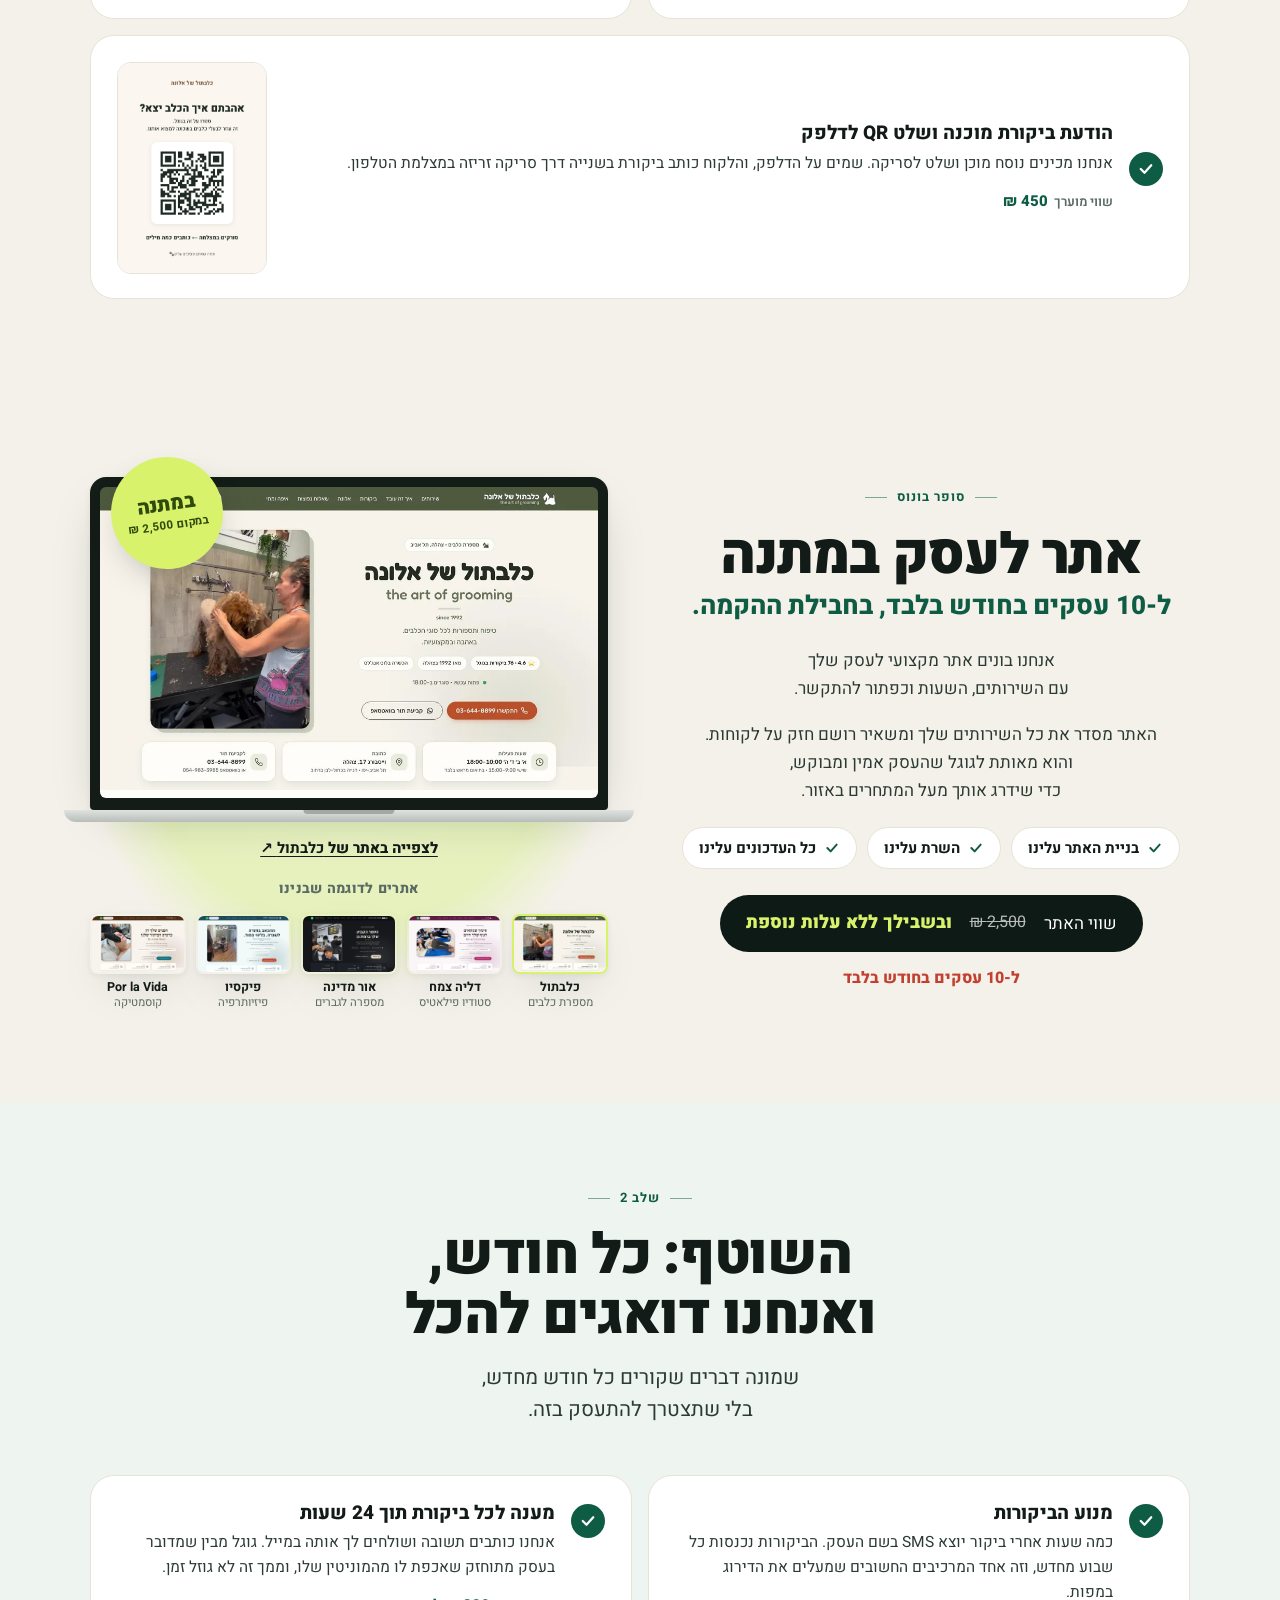
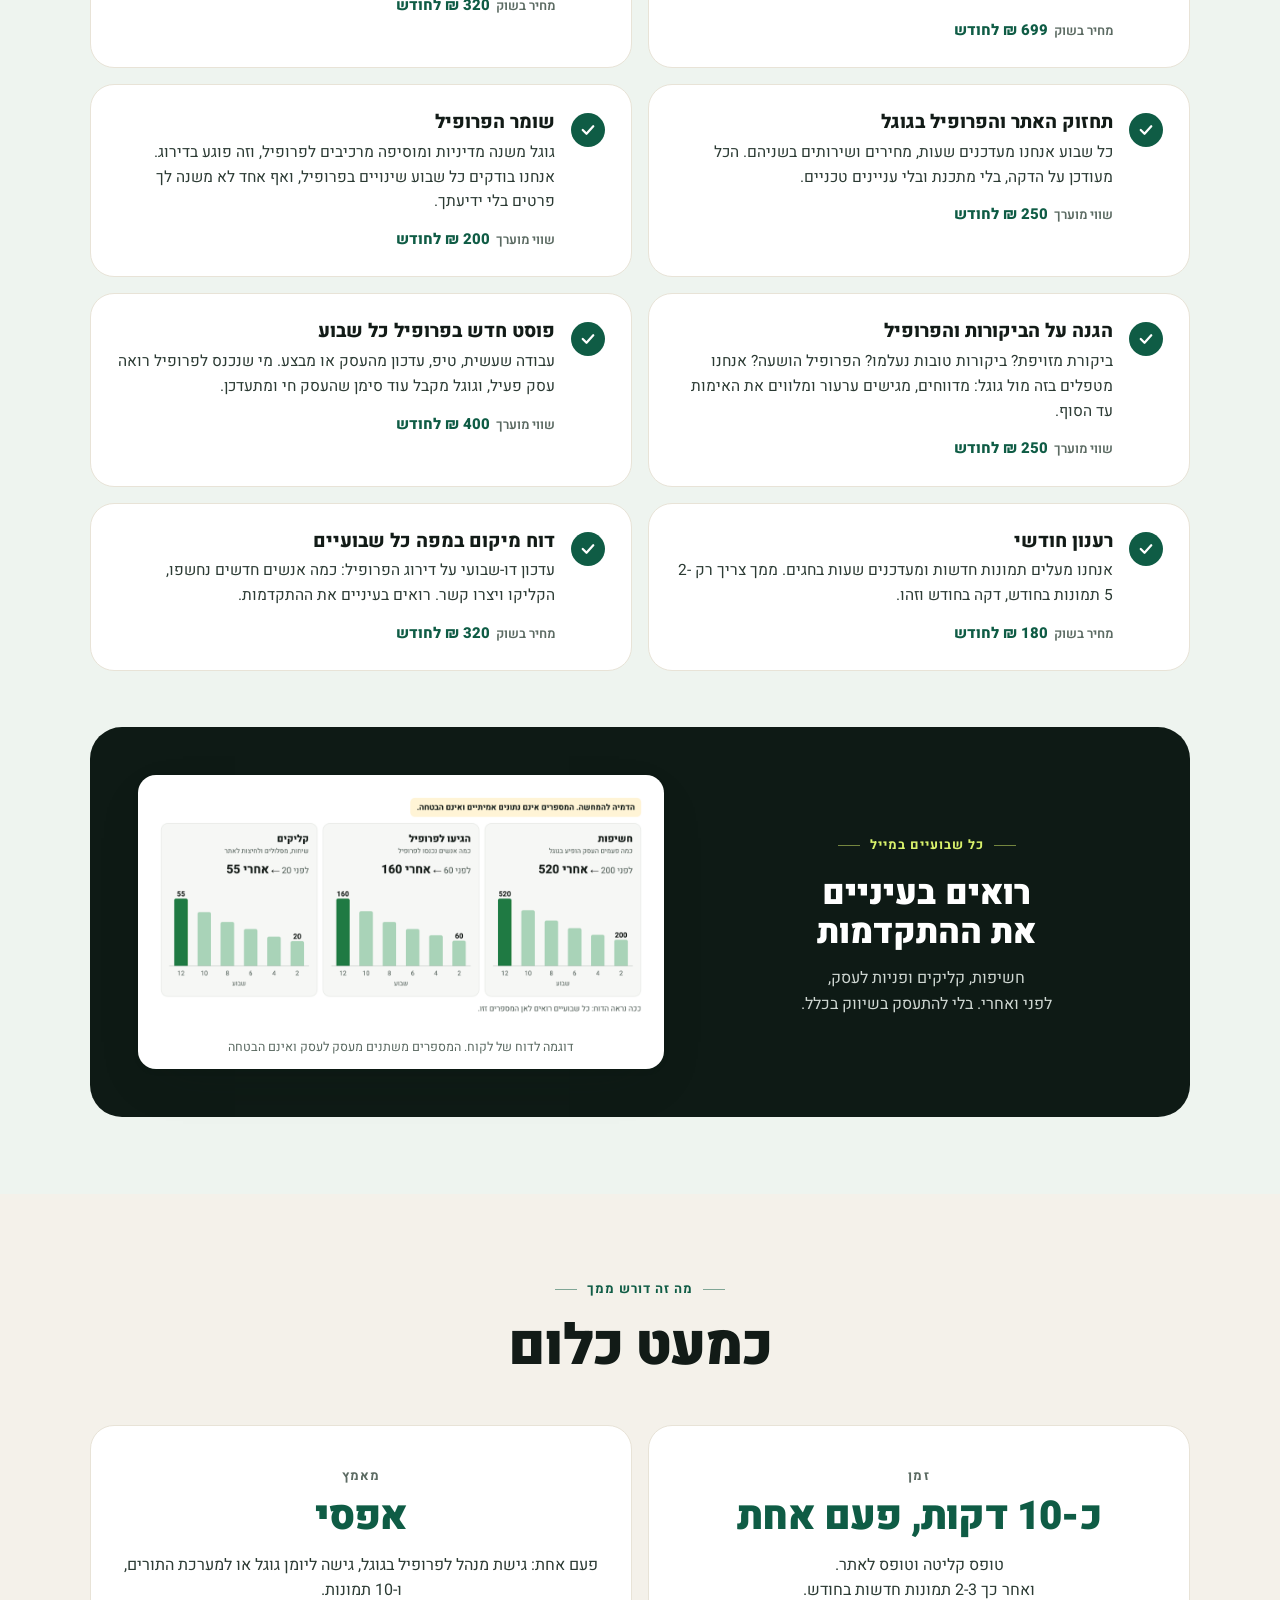
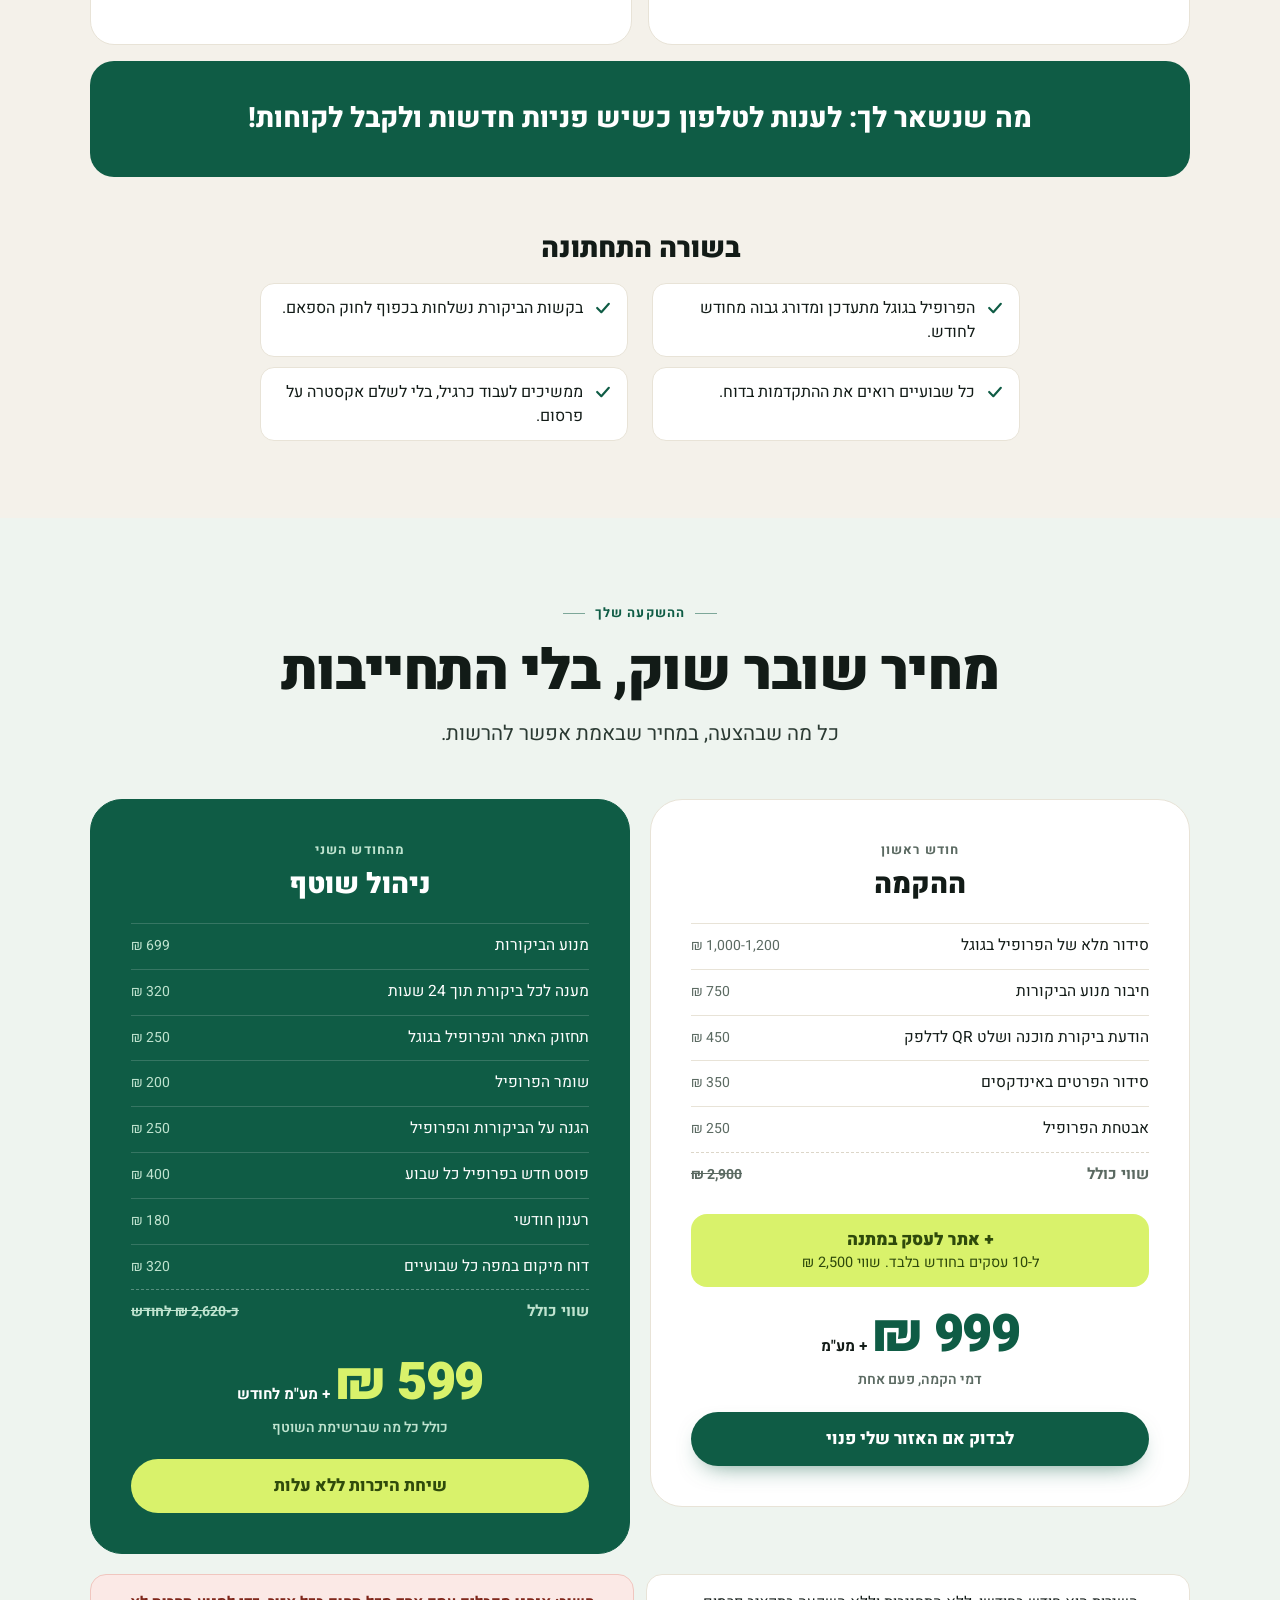
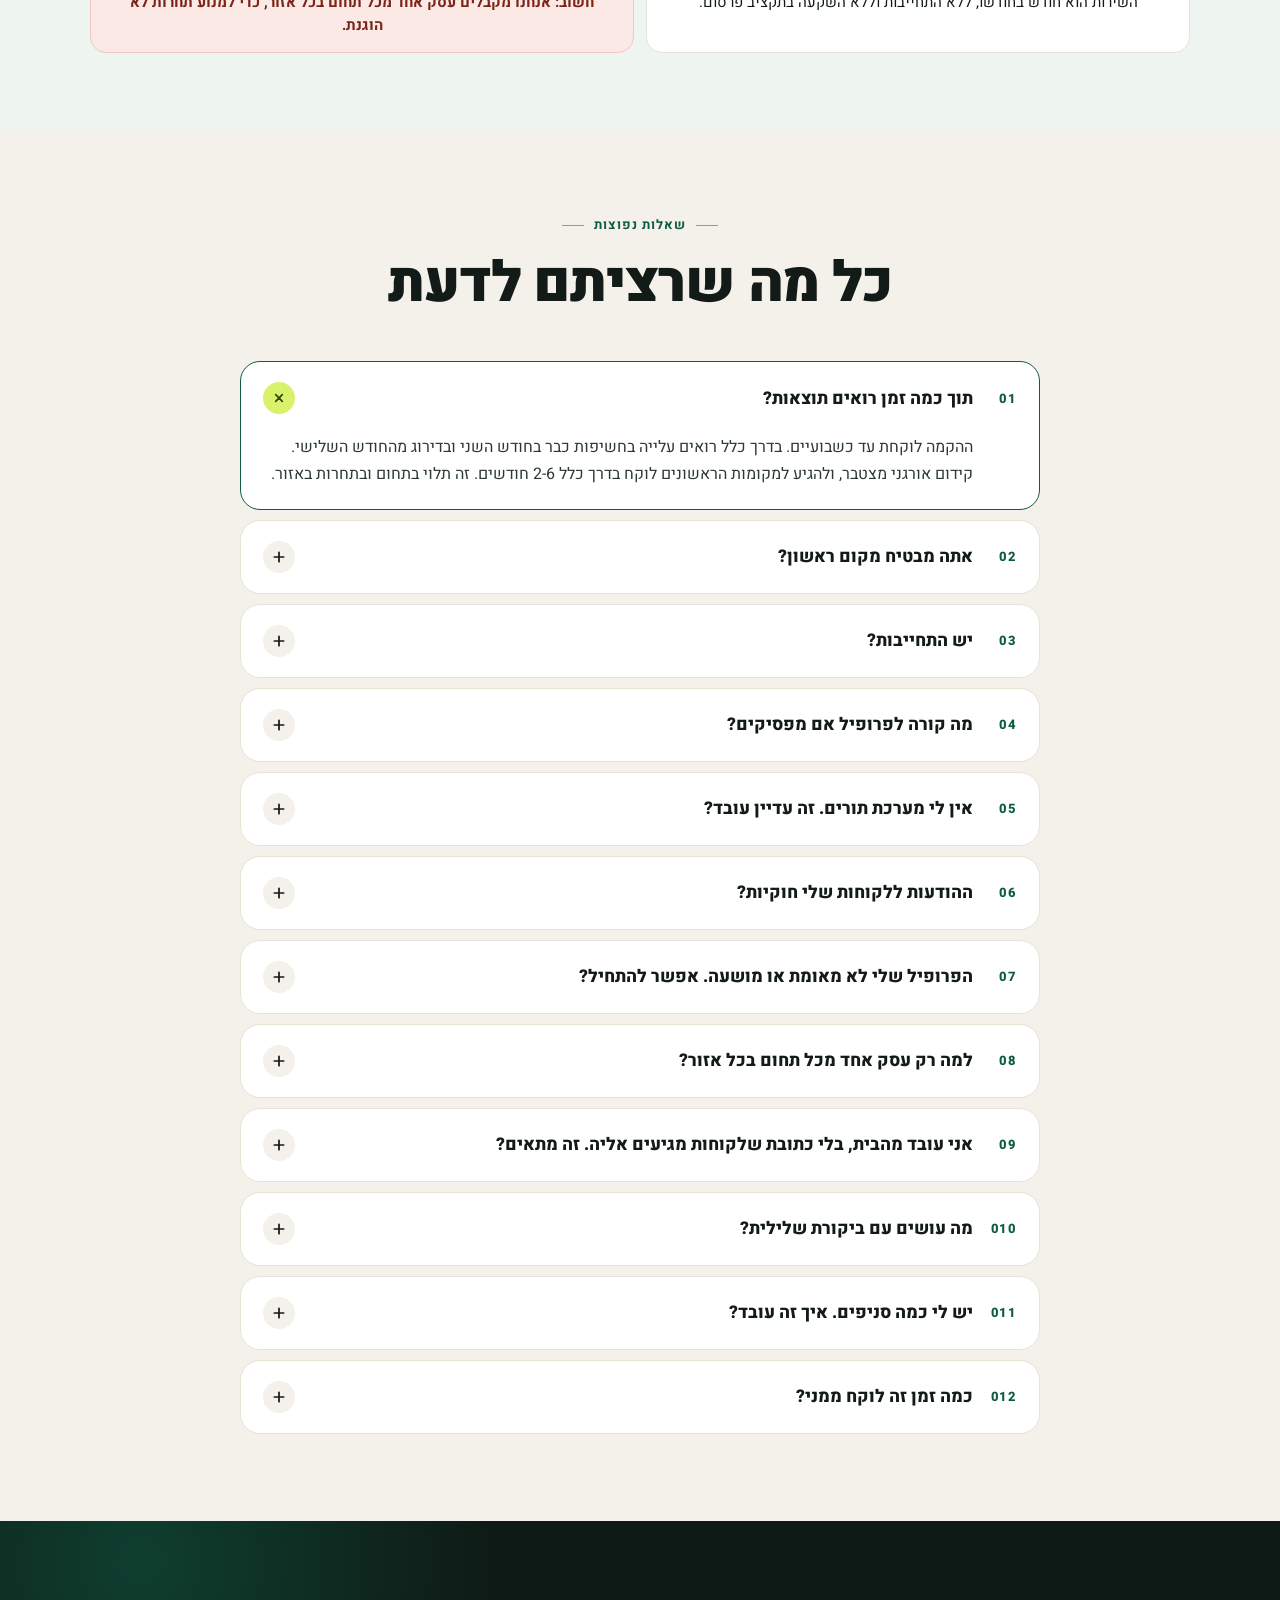
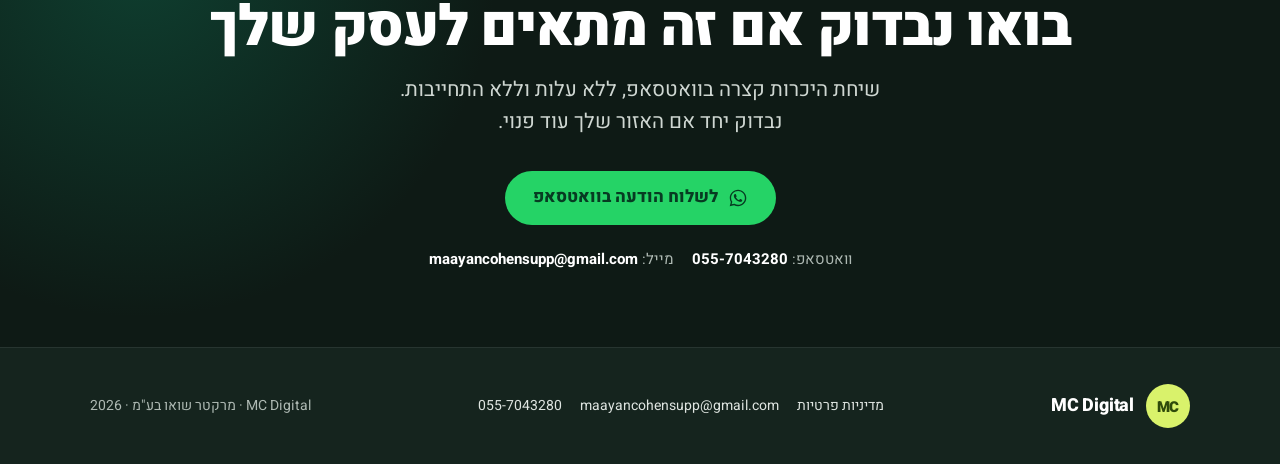
==== commit f7a659c4: "שאלות נפוצות: עבודה מהבית, ביקורת שלילית, כמה סניפים Co-Authored-By: Claude Opus 5.5 <noreply@anthro" ====
--- a/index.html
+++ b/index.html
@@ -15,7 +15,7 @@
 <link rel="preconnect" href="https://fonts.googleapis.com">
 <link rel="preconnect" href="https://fonts.gstatic.com" crossorigin>
 <link href="https://fonts.googleapis.com/css2?family=Heebo:wght@400;500;600;700;800;900&display=swap" rel="stylesheet">
-<link rel="stylesheet" href="style.css">
+<link rel="stylesheet" href="style.css?v=20261109b">
 <script type="application/ld+json">
 {
   "@context":"https://schema.org",
@@ -489,6 +489,18 @@
       <details>
         <summary>למה רק עסק אחד מכל תחום בכל אזור?<span class="pm"><svg viewBox="0 0 24 24" fill="none" stroke="currentColor" stroke-width="2.6" stroke-linecap="round" aria-hidden="true"><path d="M12 5v14M5 12h14"/></svg></span></summary>
         <div class="a">כי אי אפשר לקדם שני עסקים שמתחרים על אותו מקום במפה. ככה אנחנו עובדים רק בשבילכם.</div>
+      </details>
+      <details>
+        <summary>אני עובד מהבית, בלי כתובת שלקוחות מגיעים אליה. זה מתאים?<span class="pm"><svg viewBox="0 0 24 24" fill="none" stroke="currentColor" stroke-width="2.6" stroke-linecap="round" aria-hidden="true"><path d="M12 5v14M5 12h14"/></svg></span></summary>
+        <div class="a">כן. גוגל מאפשר פרופיל עם אזורי שירות במקום כתובת גלויה. הכתובת לא מוצגת ללקוחות, ואתם עדיין מופיעים במפה בחיפושים באזורים שאתם משרתים.</div>
+      </details>
+      <details>
+        <summary>מה עושים עם ביקורת שלילית?<span class="pm"><svg viewBox="0 0 24 24" fill="none" stroke="currentColor" stroke-width="2.6" stroke-linecap="round" aria-hidden="true"><path d="M12 5v14M5 12h14"/></svg></span></summary>
+        <div class="a">עונים לה, תמיד. אנחנו מכינים מענה מקצועי ומכבד, ואתם מאשרים אותו לפני שהוא עולה. מענה טוב לביקורת שלילית בונה אמון אצל מי שקורא אותה. ביקורת מזויפת או כזו שמפרה את הכללים של גוגל אנחנו מדווחים לגוגל להסרה.</div>
+      </details>
+      <details>
+        <summary>יש לי כמה סניפים. איך זה עובד?<span class="pm"><svg viewBox="0 0 24 24" fill="none" stroke="currentColor" stroke-width="2.6" stroke-linecap="round" aria-hidden="true"><path d="M12 5v14M5 12h14"/></svg></span></summary>
+        <div class="a">כל סניף מקבל פרופיל נפרד וקידום נפרד לאזור שלו, כי כל סניף מתחרה במפה מול העסקים שלידו. כל סניף נוסף במחיר מוזל.</div>
       </details>
       <details>
         <summary>כמה זמן זה לוקח ממני?<span class="pm"><svg viewBox="0 0 24 24" fill="none" stroke="currentColor" stroke-width="2.6" stroke-linecap="round" aria-hidden="true"><path d="M12 5v14M5 12h14"/></svg></span></summary>
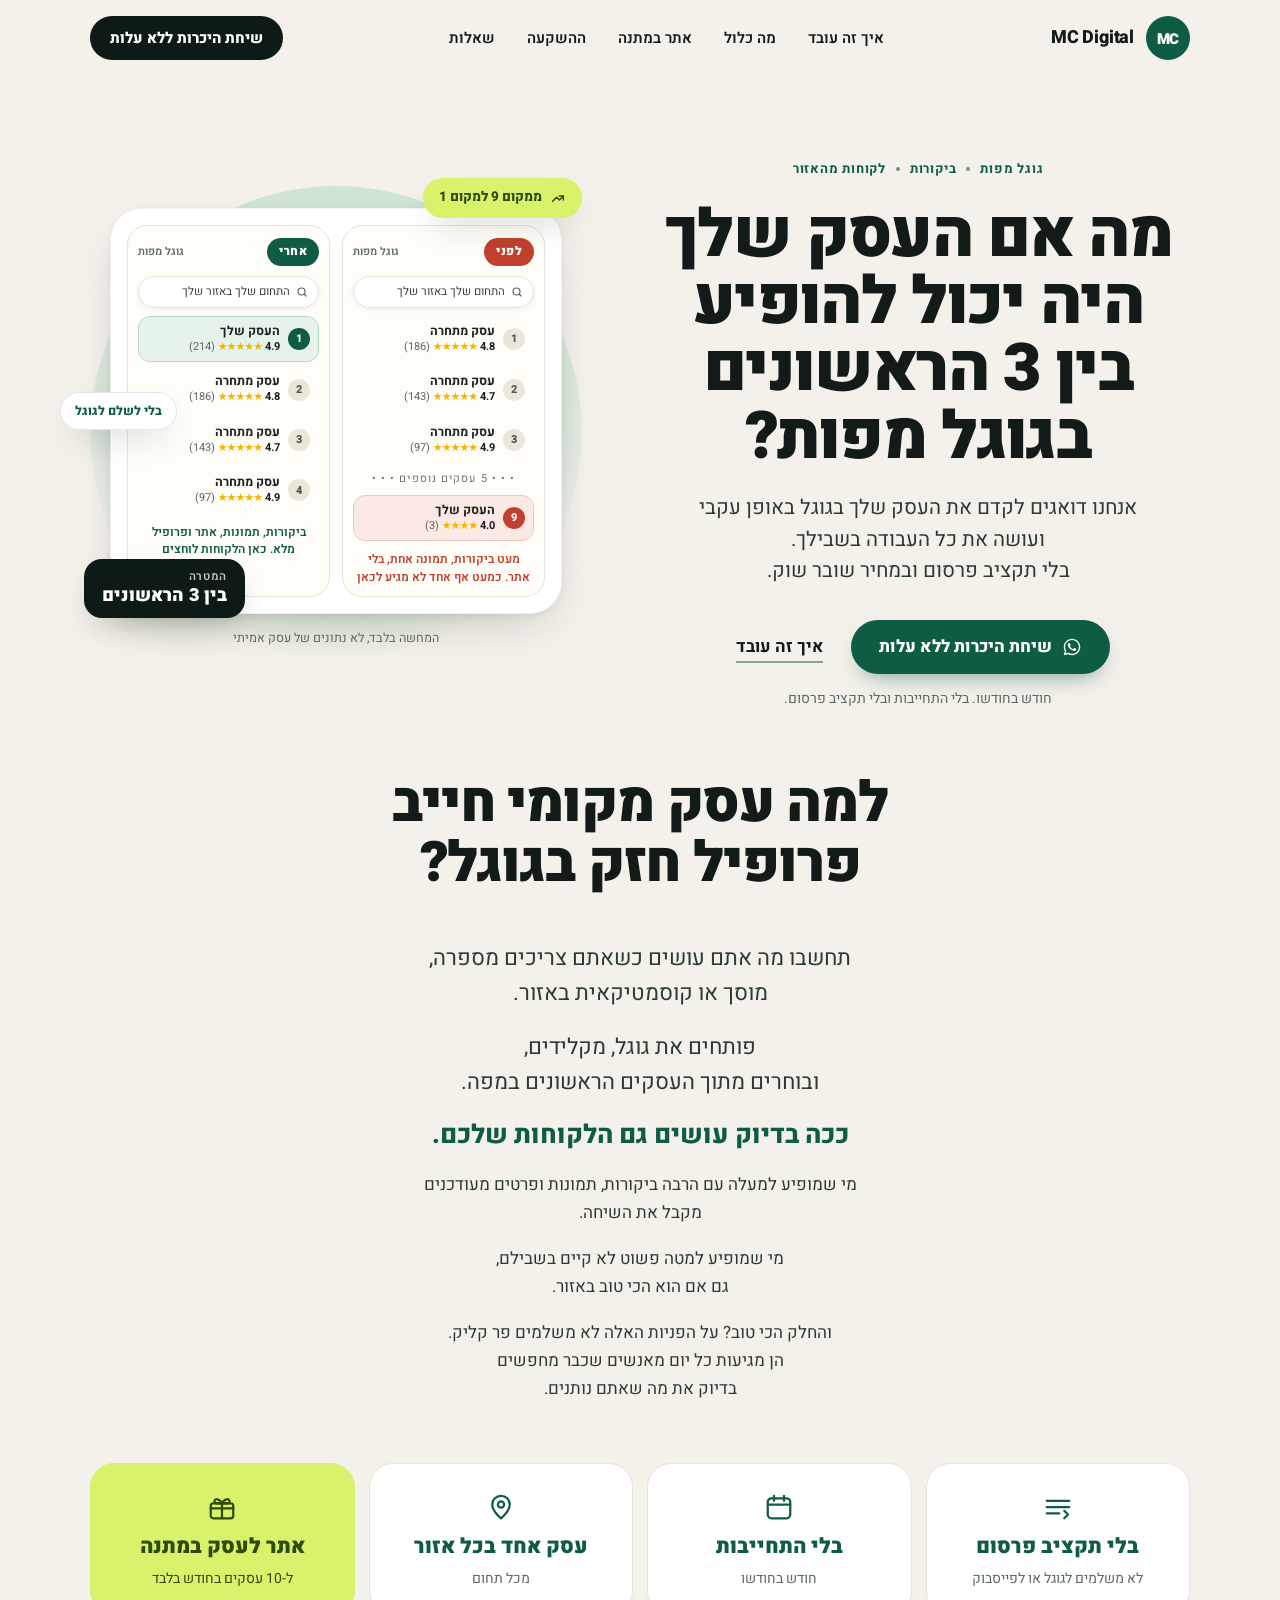
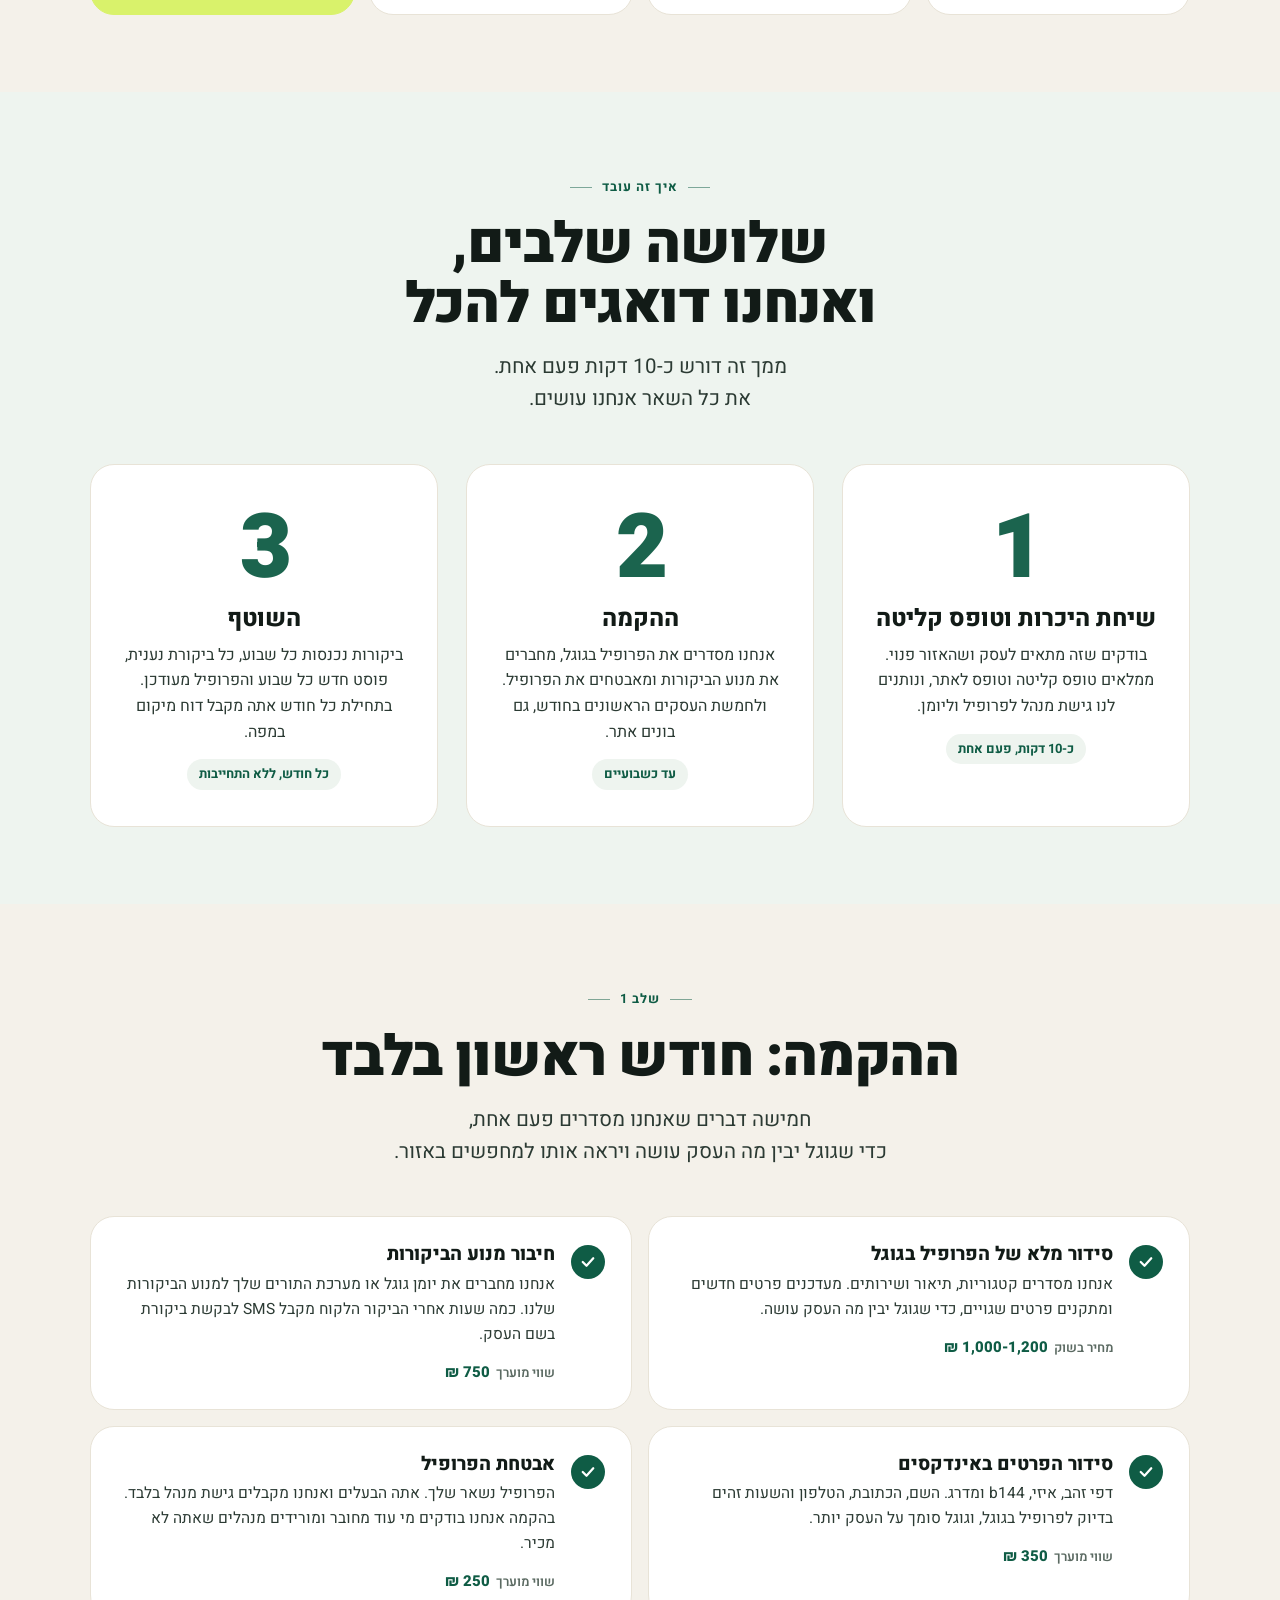
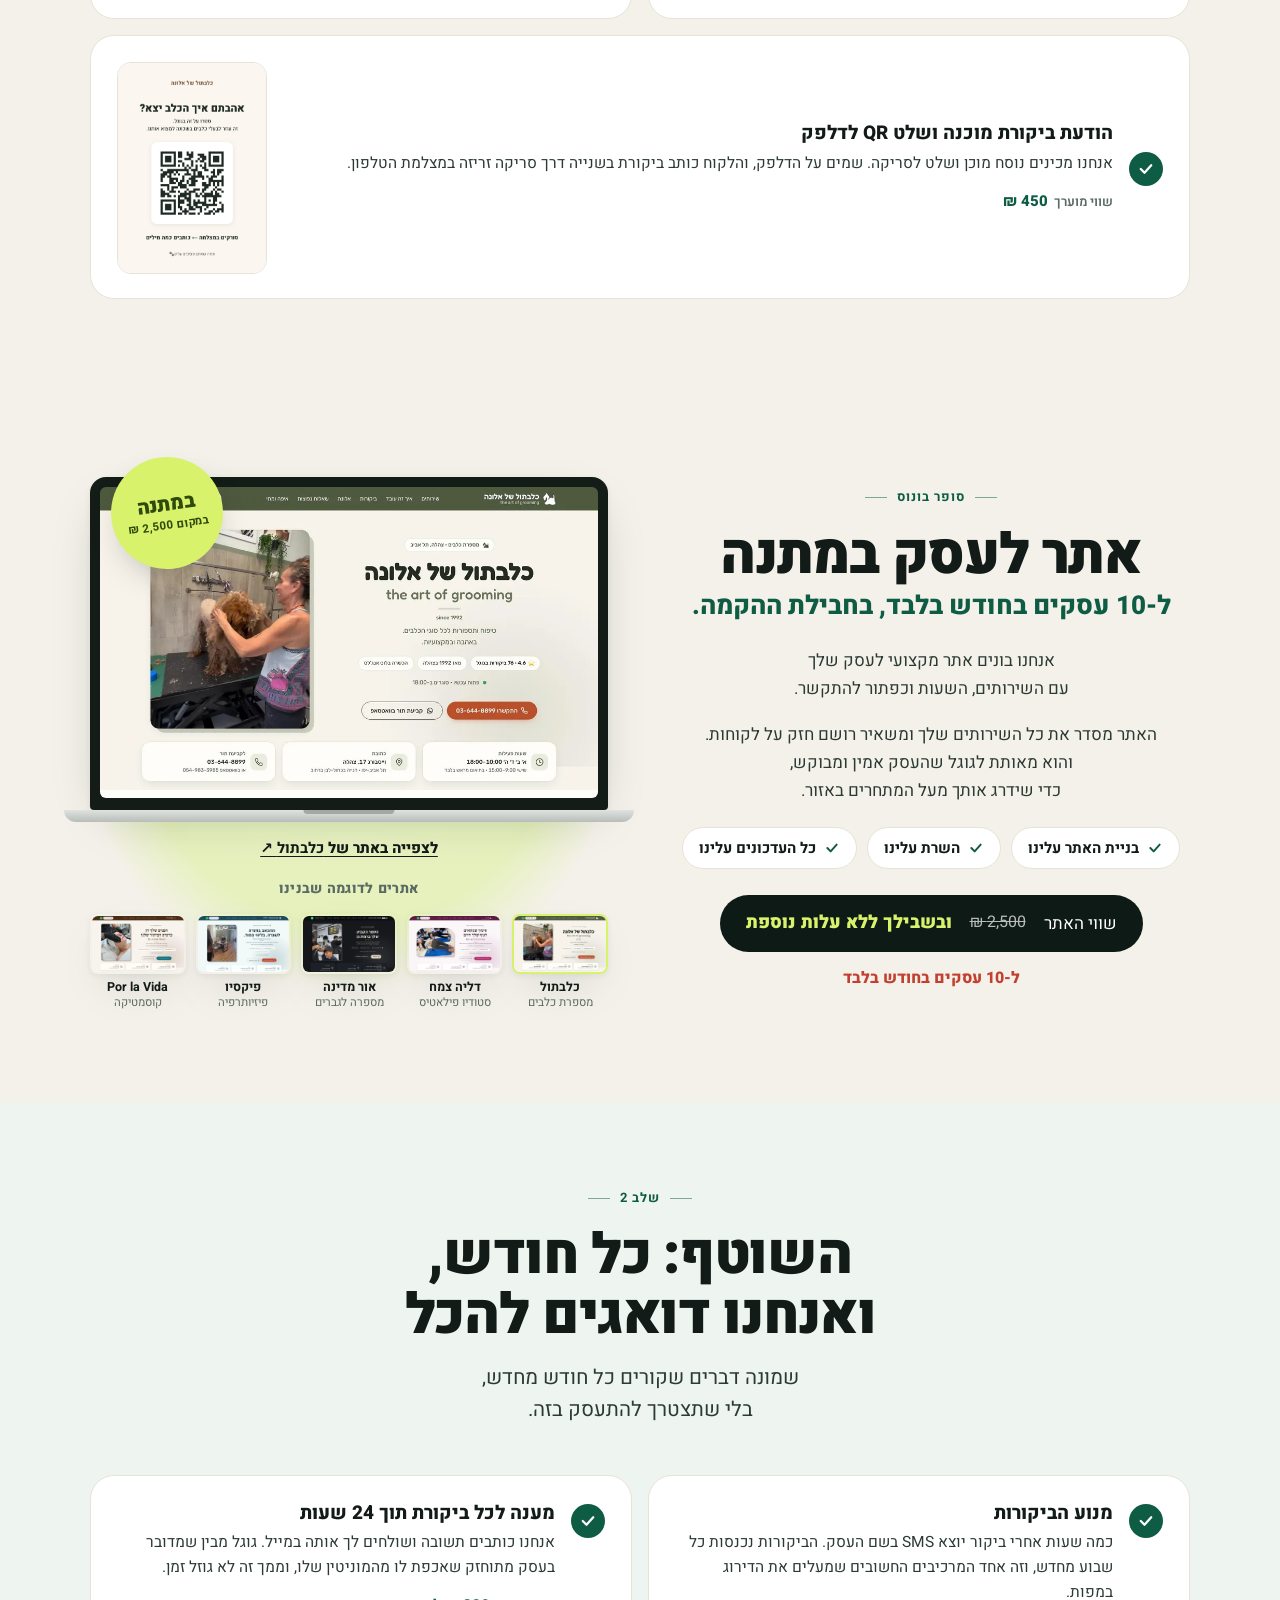
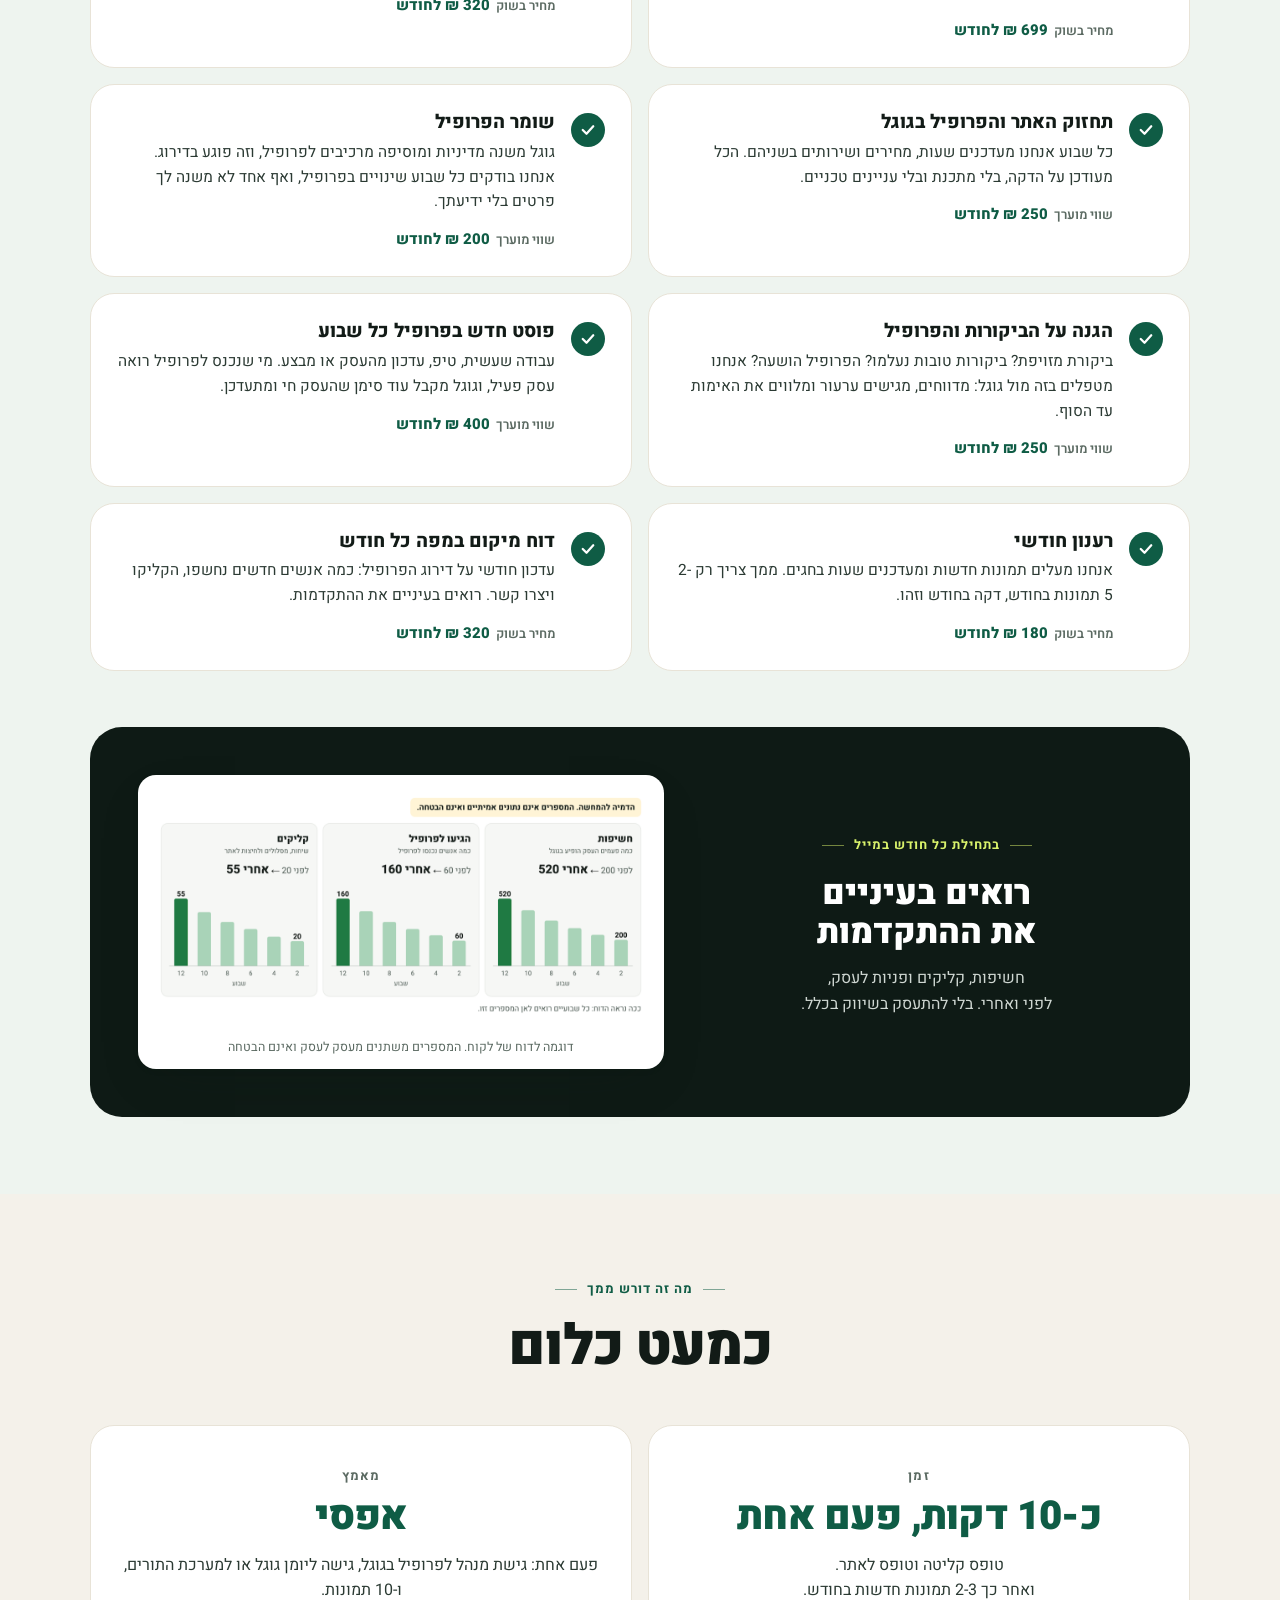
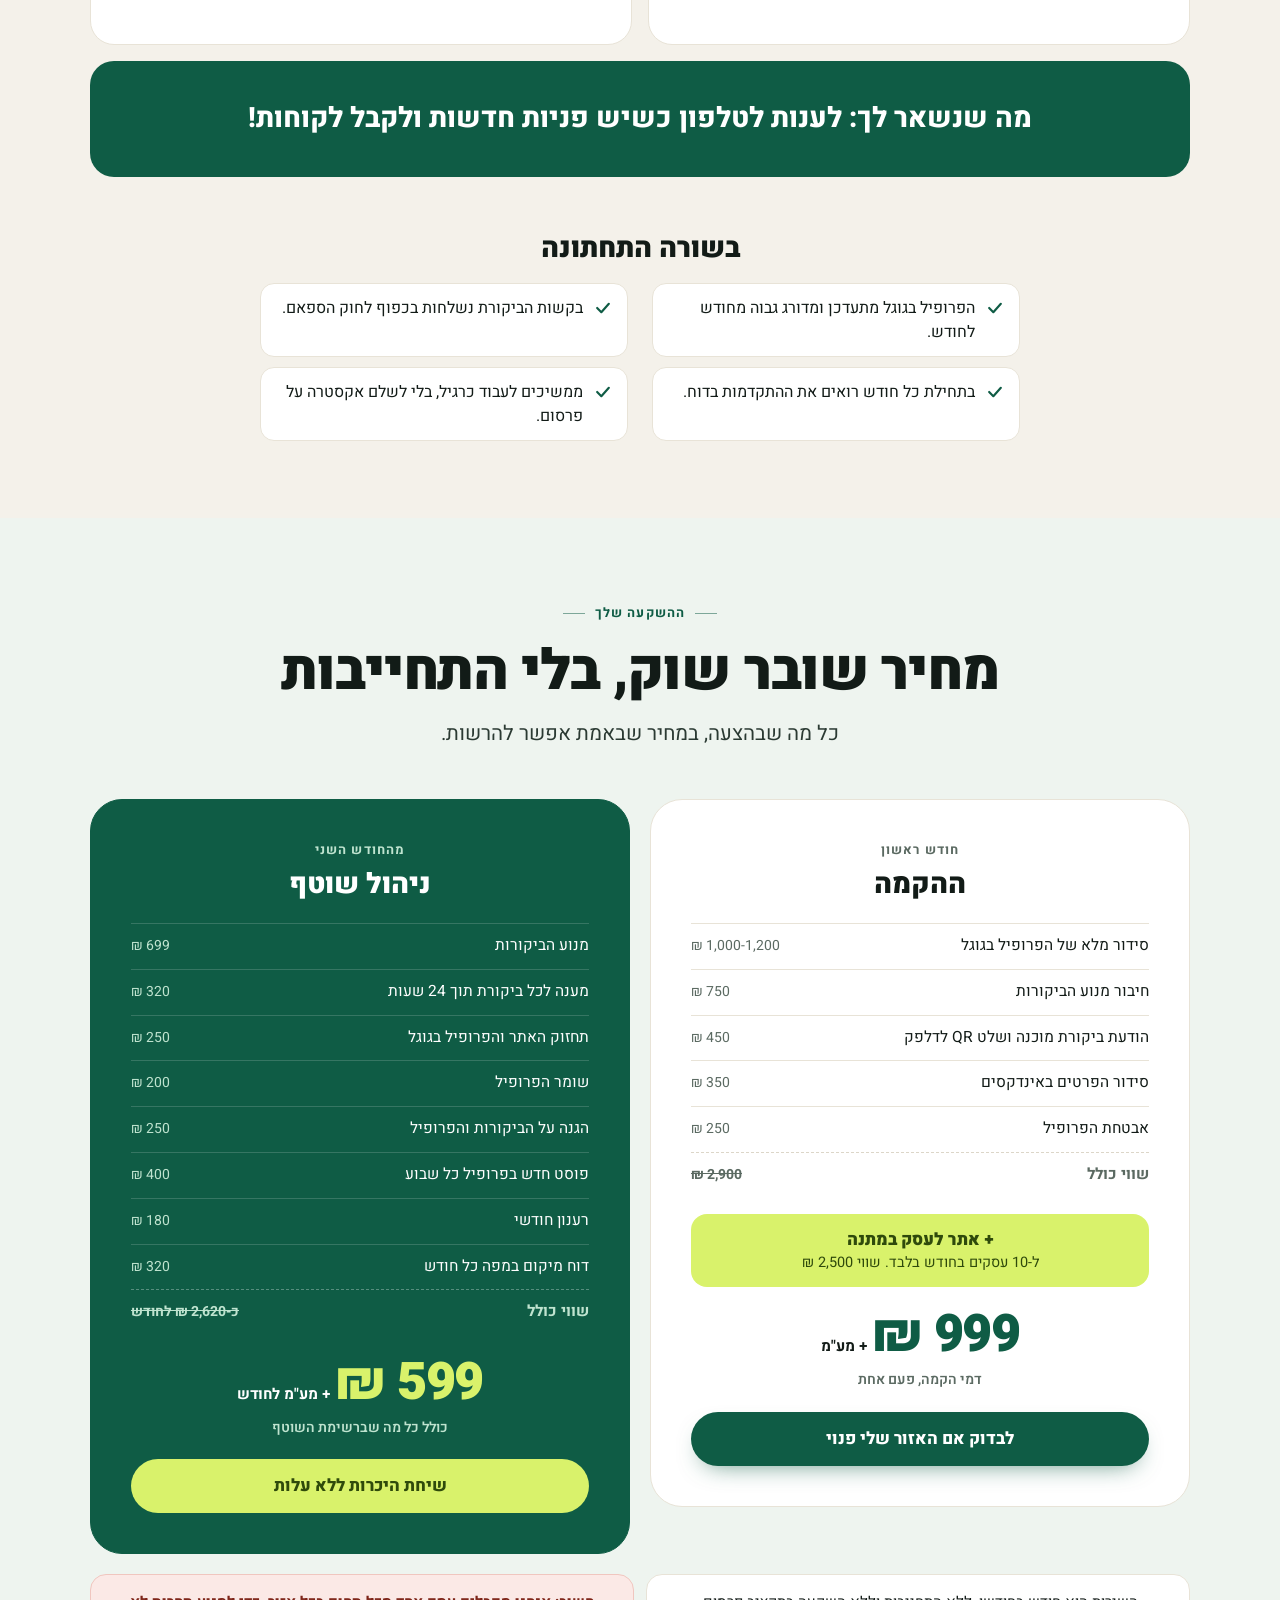
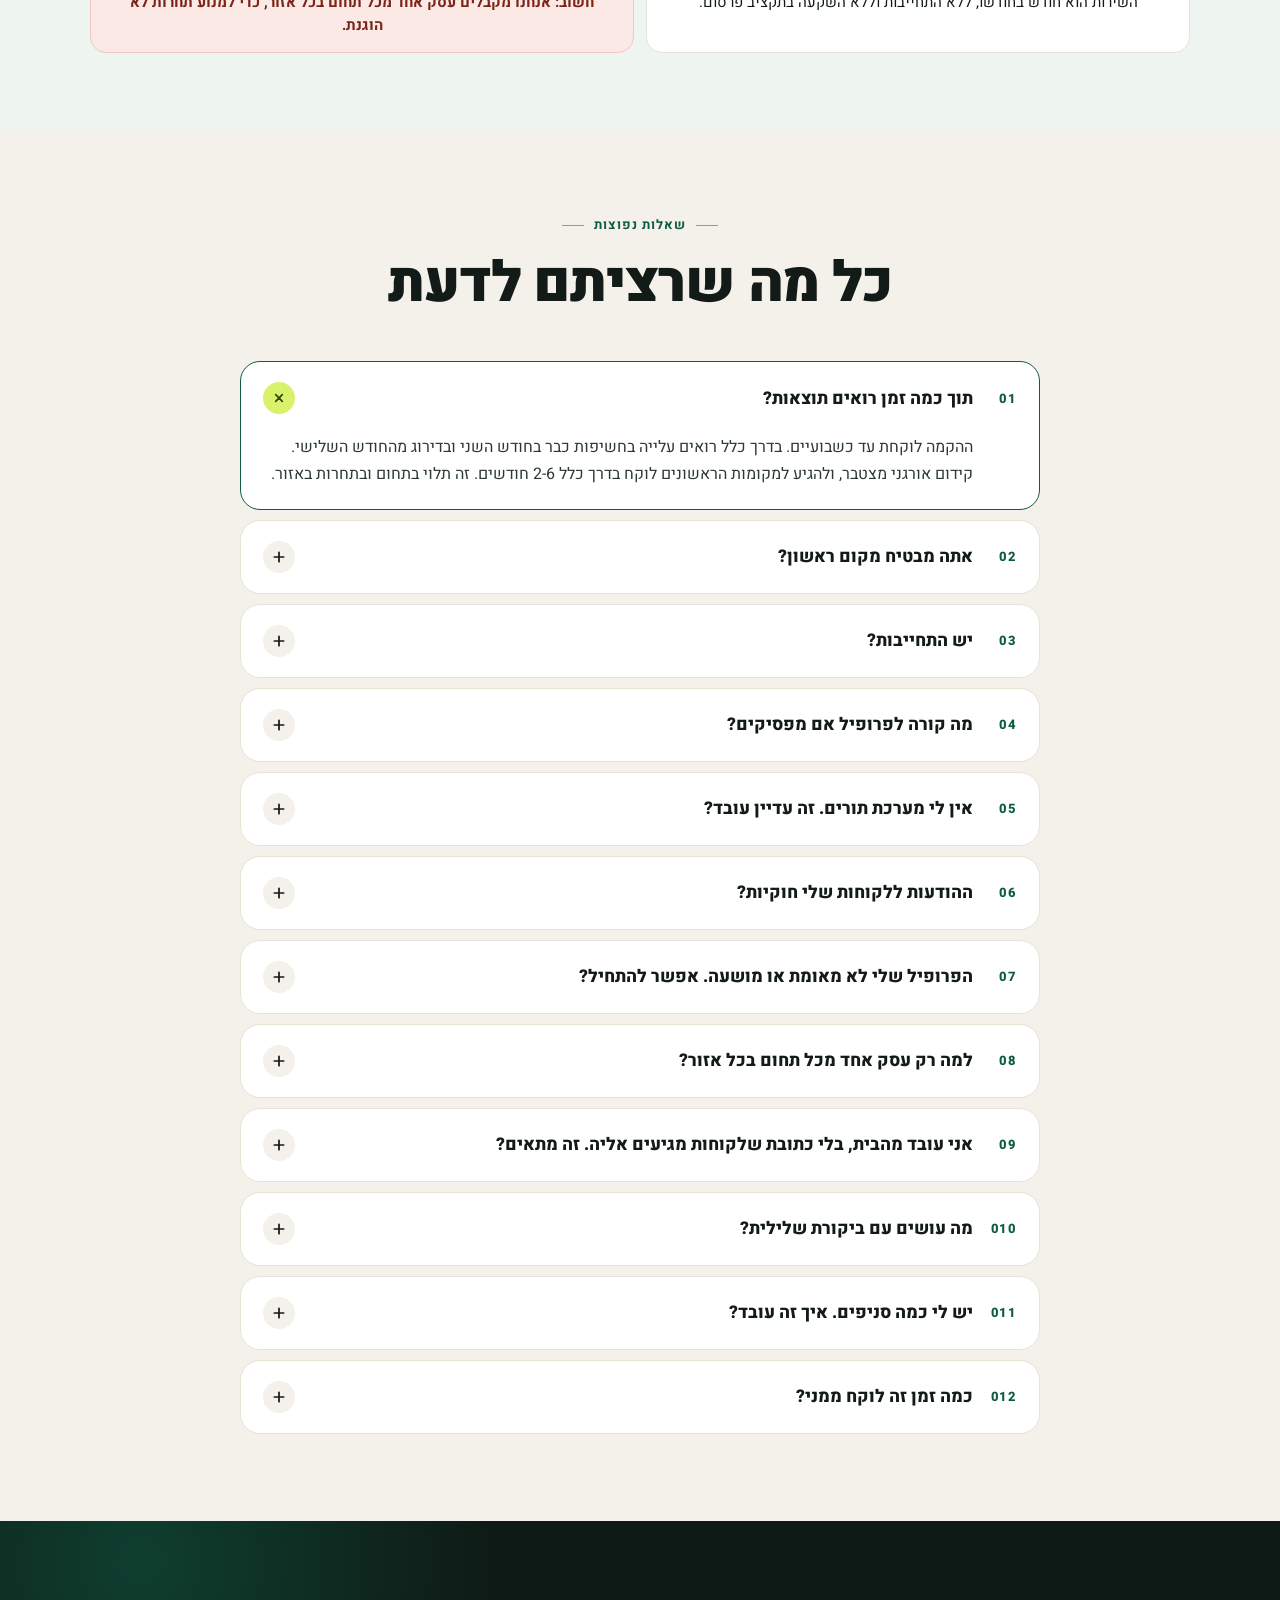
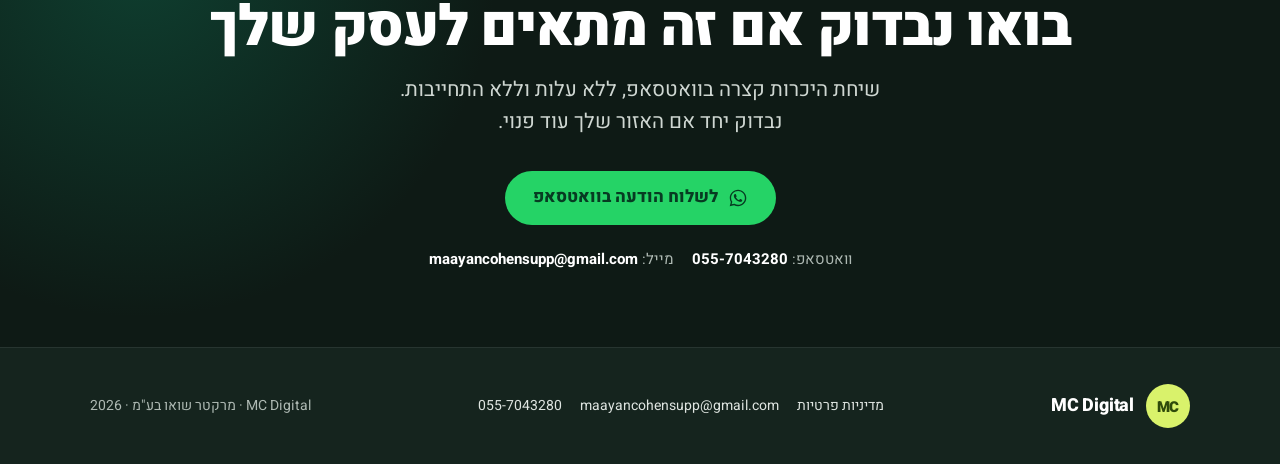
==== commit abb73652: "דוח חודשי במקום דו-שבועי Co-Authored-By: Claude Opus 5.5 <noreply@anthropic.com>" ====
--- a/index.html
+++ b/index.html
@@ -6,7 +6,7 @@
 <title>MC Digital | קידום העסק שלך בגוגל מפות, בלי תקציב פרסום</title>
 <link rel="canonical" href="https://maayancohen-ops.github.io/mc-digital/">
 <meta property="og:url" content="https://maayancohen-ops.github.io/mc-digital/">
-<meta name="description" content="אנחנו מקדמים עסקים מקומיים אל 3 המקומות הראשונים בגוגל מפות: סידור הפרופיל, מנוע ביקורות, פוסטים ודוח כל שבועיים. בלי תקציב פרסום, בלי התחייבות ובמחיר שובר שוק.">
+<meta name="description" content="אנחנו מקדמים עסקים מקומיים אל 3 המקומות הראשונים בגוגל מפות: סידור הפרופיל, מנוע ביקורות, פוסטים ודוח חודשי. בלי תקציב פרסום, בלי התחייבות ובמחיר שובר שוק.">
 <meta name="theme-color" content="#f4f1ea">
 <meta property="og:title" content="MC Digital | קידום העסק שלך בגוגל מפות">
 <meta property="og:description" content="להיות בין 3 הראשונים בגוגל מפות, בלי לשלם על פרסום. אנחנו עושים את כל העבודה בשבילך.">
@@ -22,7 +22,7 @@
   "@type":"ProfessionalService", "url": "https://maayancohen-ops.github.io/mc-digital/",
   "name":"MC Digital",
   "legalName":"מרקטר שואו בע\"מ",
-  "description":"קידום עסקים מקומיים בגוגל מפות: סידור הפרופיל העסקי בגוגל, מנוע ביקורות, מענה לביקורות, פוסטים ודוח מיקום כל שבועיים. בלי תקציב פרסום ובלי התחייבות.",
+  "description":"קידום עסקים מקומיים בגוגל מפות: סידור הפרופיל העסקי בגוגל, מנוע ביקורות, מענה לביקורות, פוסטים ודוח מיקום כל חודש. בלי תקציב פרסום ובלי התחייבות.",
   "telephone":"+972-55-704-3280",
   "email":"maayancohensupp@gmail.com",
   "founder":{"@type":"Person","name":"מעיין כהן"},
@@ -169,7 +169,7 @@
       <div class="step">
         <div class="n">3</div>
         <h3>השוטף</h3>
-        <p>ביקורות נכנסות כל שבוע, כל ביקורת נענית, פוסט חדש כל שבוע והפרופיל מעודכן. כל שבועיים אתה מקבל דוח מיקום במפה.</p>
+        <p>ביקורות נכנסות כל שבוע, כל ביקורת נענית, פוסט חדש כל שבוע והפרופיל מעודכן. בתחילת כל חודש אתה מקבל דוח מיקום במפה.</p>
         <span class="time">כל חודש, ללא התחייבות</span>
       </div>
     </div>
@@ -340,8 +340,8 @@
       <div class="item">
         <span class="chk"><svg viewBox="0 0 24 24" fill="none" stroke="currentColor" stroke-width="3" stroke-linecap="round" stroke-linejoin="round" aria-hidden="true"><path d="m5 12 5 5 9-10"/></svg></span>
         <div>
-          <h3>דוח מיקום במפה כל שבועיים</h3>
-          <p>עדכון דו-שבועי על דירוג הפרופיל: כמה אנשים חדשים נחשפו, הקליקו ויצרו קשר. רואים בעיניים את ההתקדמות.</p>
+          <h3>דוח מיקום במפה כל חודש</h3>
+          <p>עדכון חודשי על דירוג הפרופיל: כמה אנשים חדשים נחשפו, הקליקו ויצרו קשר. רואים בעיניים את ההתקדמות.</p>
           <div class="val">מחיר בשוק <b>320 ₪ לחודש</b></div>
         </div>
       </div>
@@ -349,12 +349,12 @@
 
     <div class="report">
       <div>
-        <div class="label">כל שבועיים במייל</div>
+        <div class="label">בתחילת כל חודש במייל</div>
         <h3>רואים בעיניים את ההתקדמות</h3>
         <p>חשיפות, קליקים ופניות לעסק, <br class="d">לפני ואחרי. בלי להתעסק בשיווק בכלל.</p>
       </div>
       <figure>
-        <img src="img/report.png" width="1600" height="771" alt="דוגמה לדוח דו-שבועי: שלושה גרפים של חשיפות, הגעות לפרופיל וקליקים, לפני ואחרי" loading="lazy">
+        <img src="img/report.png" width="1600" height="771" alt="דוגמה לדוח חודשי: שלושה גרפים של חשיפות, הגעות לפרופיל וקליקים, לפני ואחרי" loading="lazy">
         <figcaption>דוגמה לדוח של לקוח. המספרים משתנים מעסק לעסק ואינם הבטחה</figcaption>
       </figure>
     </div>
@@ -387,7 +387,7 @@
       <ul class="ticks">
         <li><svg viewBox="0 0 24 24" fill="none" stroke="currentColor" stroke-width="2.6" stroke-linecap="round" stroke-linejoin="round" aria-hidden="true"><path d="m5 12 5 5 9-10"/></svg>הפרופיל בגוגל מתעדכן ומדורג גבוה מחודש לחודש.</li>
         <li><svg viewBox="0 0 24 24" fill="none" stroke="currentColor" stroke-width="2.6" stroke-linecap="round" stroke-linejoin="round" aria-hidden="true"><path d="m5 12 5 5 9-10"/></svg>בקשות הביקורת נשלחות בכפוף לחוק הספאם.</li>
-        <li><svg viewBox="0 0 24 24" fill="none" stroke="currentColor" stroke-width="2.6" stroke-linecap="round" stroke-linejoin="round" aria-hidden="true"><path d="m5 12 5 5 9-10"/></svg>כל שבועיים רואים את ההתקדמות בדוח.</li>
+        <li><svg viewBox="0 0 24 24" fill="none" stroke="currentColor" stroke-width="2.6" stroke-linecap="round" stroke-linejoin="round" aria-hidden="true"><path d="m5 12 5 5 9-10"/></svg>בתחילת כל חודש רואים את ההתקדמות בדוח.</li>
         <li><svg viewBox="0 0 24 24" fill="none" stroke="currentColor" stroke-width="2.6" stroke-linecap="round" stroke-linejoin="round" aria-hidden="true"><path d="m5 12 5 5 9-10"/></svg>ממשיכים לעבוד כרגיל, בלי לשלם אקסטרה על פרסום.</li>
       </ul>
     </div>
@@ -432,7 +432,7 @@
           <li><span>הגנה על הביקורות והפרופיל</span><span>250 ₪</span></li>
           <li><span>פוסט חדש בפרופיל כל שבוע</span><span>400 ₪</span></li>
           <li><span>רענון חודשי</span><span>180 ₪</span></li>
-          <li><span>דוח מיקום במפה כל שבועיים</span><span>320 ₪</span></li>
+          <li><span>דוח מיקום במפה כל חודש</span><span>320 ₪</span></li>
           <li class="total"><span>שווי כולל</span><span><s>כ-2,620 ₪ לחודש</s></span></li>
         </ul>
         <div class="plan-price">
@@ -464,7 +464,7 @@
       </details>
       <details>
         <summary>אתה מבטיח מקום ראשון?<span class="pm"><svg viewBox="0 0 24 24" fill="none" stroke="currentColor" stroke-width="2.6" stroke-linecap="round" aria-hidden="true"><path d="M12 5v14M5 12h14"/></svg></span></summary>
-        <div class="a">לא. אף אחד לא שולט בגוגל, ולכן אף אחד לא יכול להבטיח מקום. 3 הראשונים זו המטרה שאנחנו עובדים אליה כל חודש, ובדוח כל שבועיים אתם רואים בדיוק איפה אתם עומדים.</div>
+        <div class="a">לא. אף אחד לא שולט בגוגל, ולכן אף אחד לא יכול להבטיח מקום. 3 הראשונים זו המטרה שאנחנו עובדים אליה כל חודש, ובדוח החודשי אתם רואים בדיוק איפה אתם עומדים.</div>
       </details>
       <details>
         <summary>יש התחייבות?<span class="pm"><svg viewBox="0 0 24 24" fill="none" stroke="currentColor" stroke-width="2.6" stroke-linecap="round" aria-hidden="true"><path d="M12 5v14M5 12h14"/></svg></span></summary>
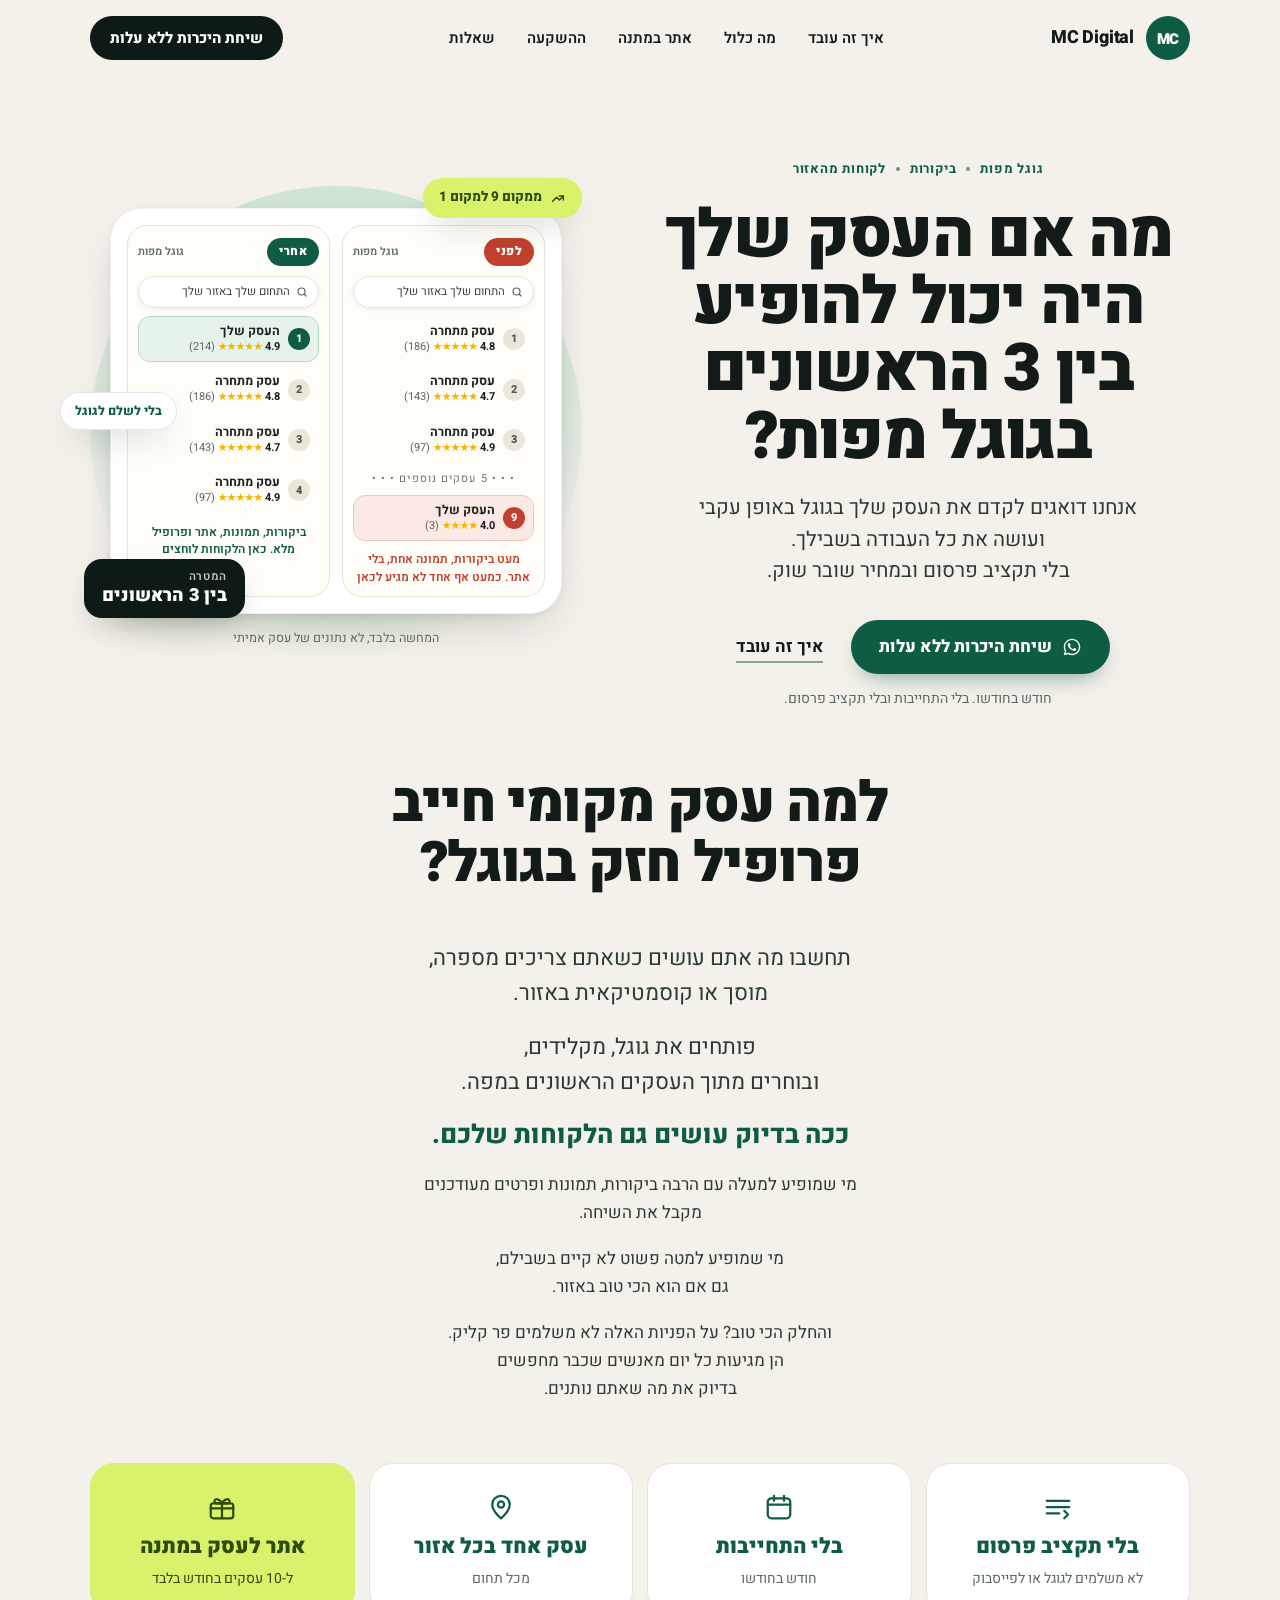
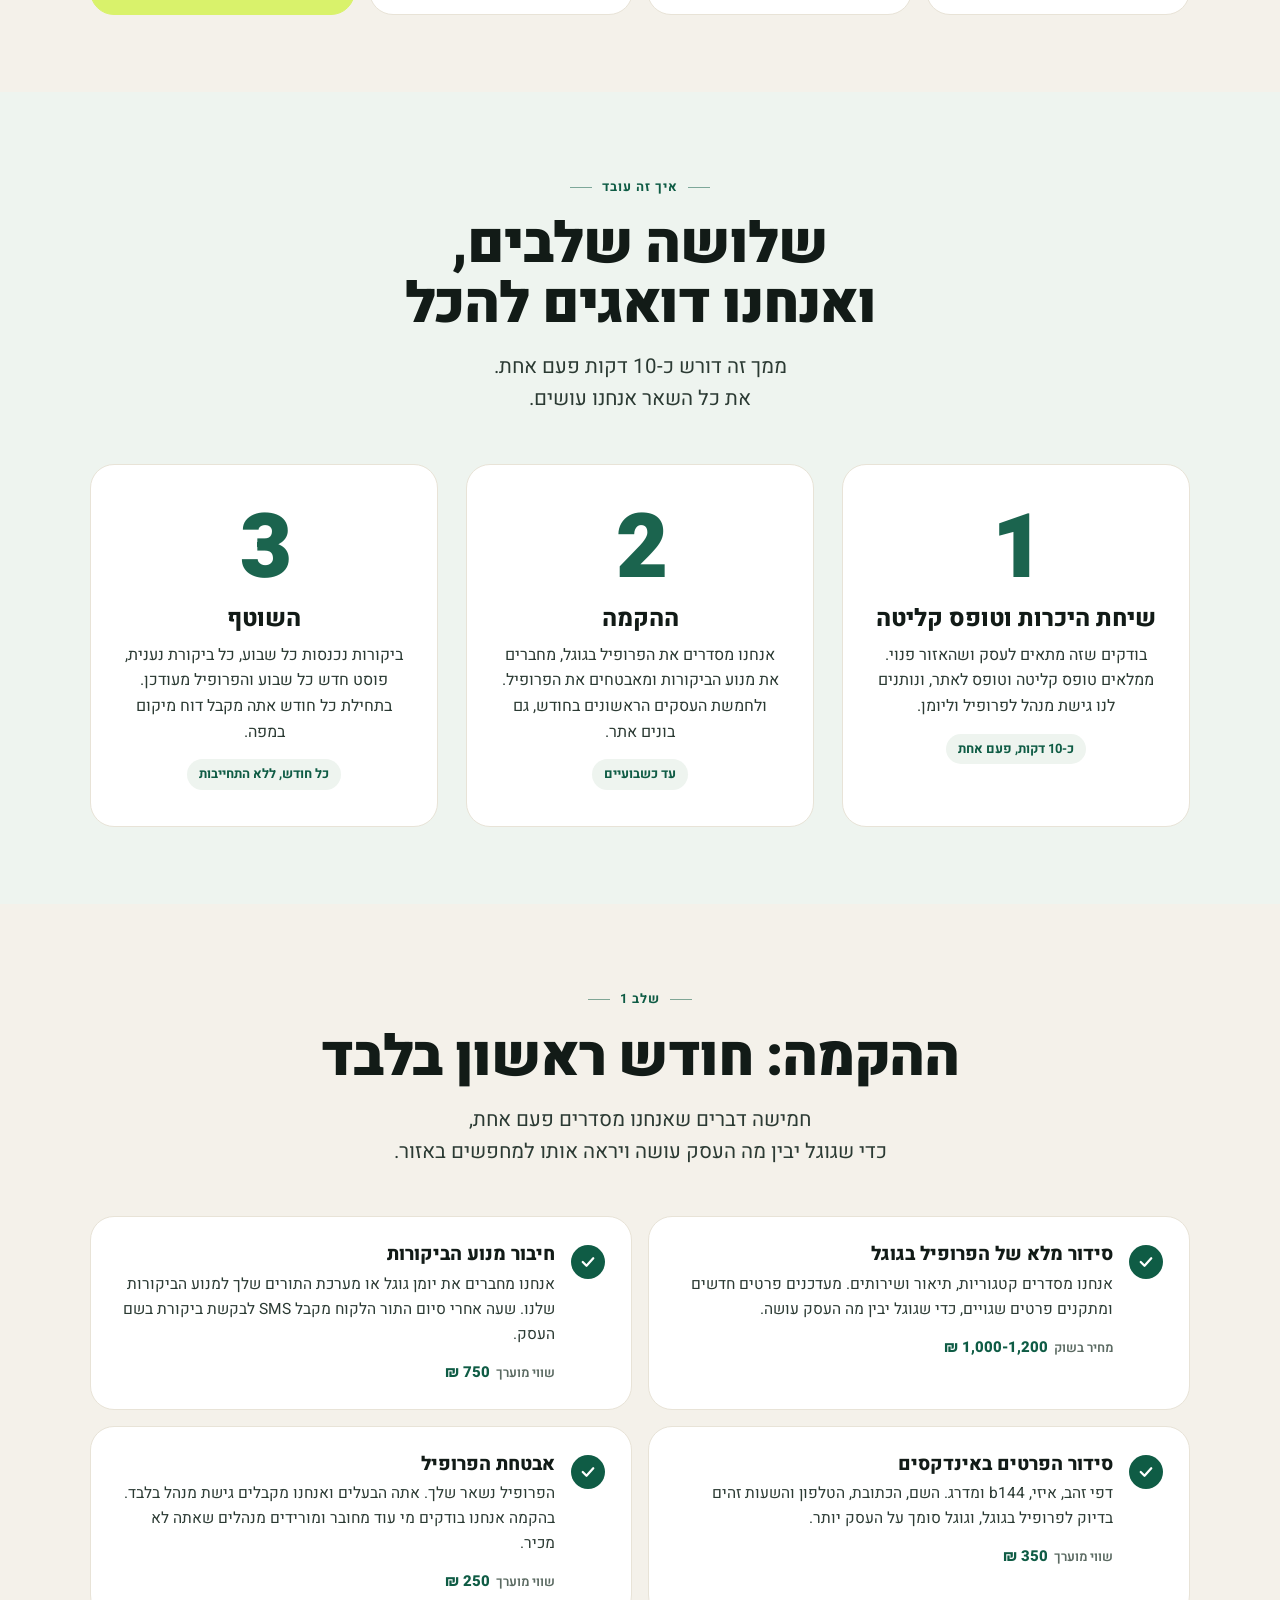
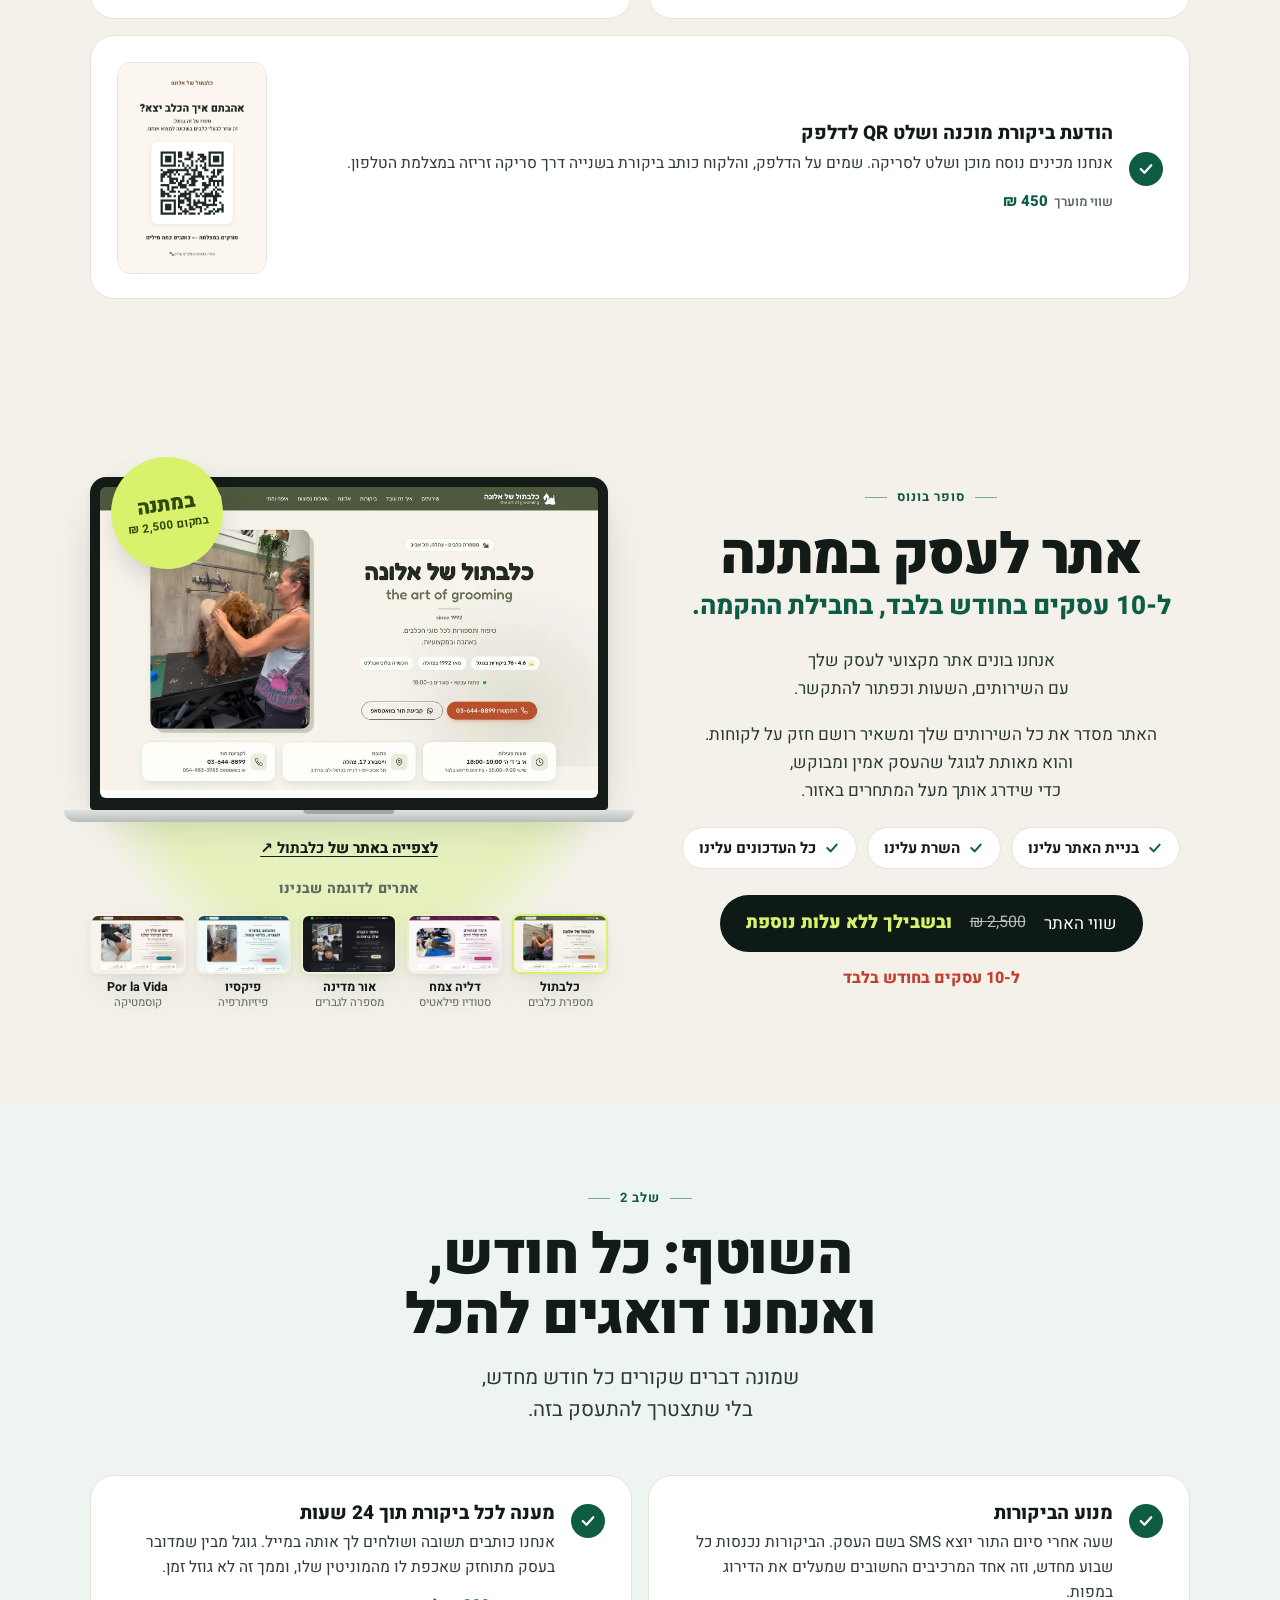
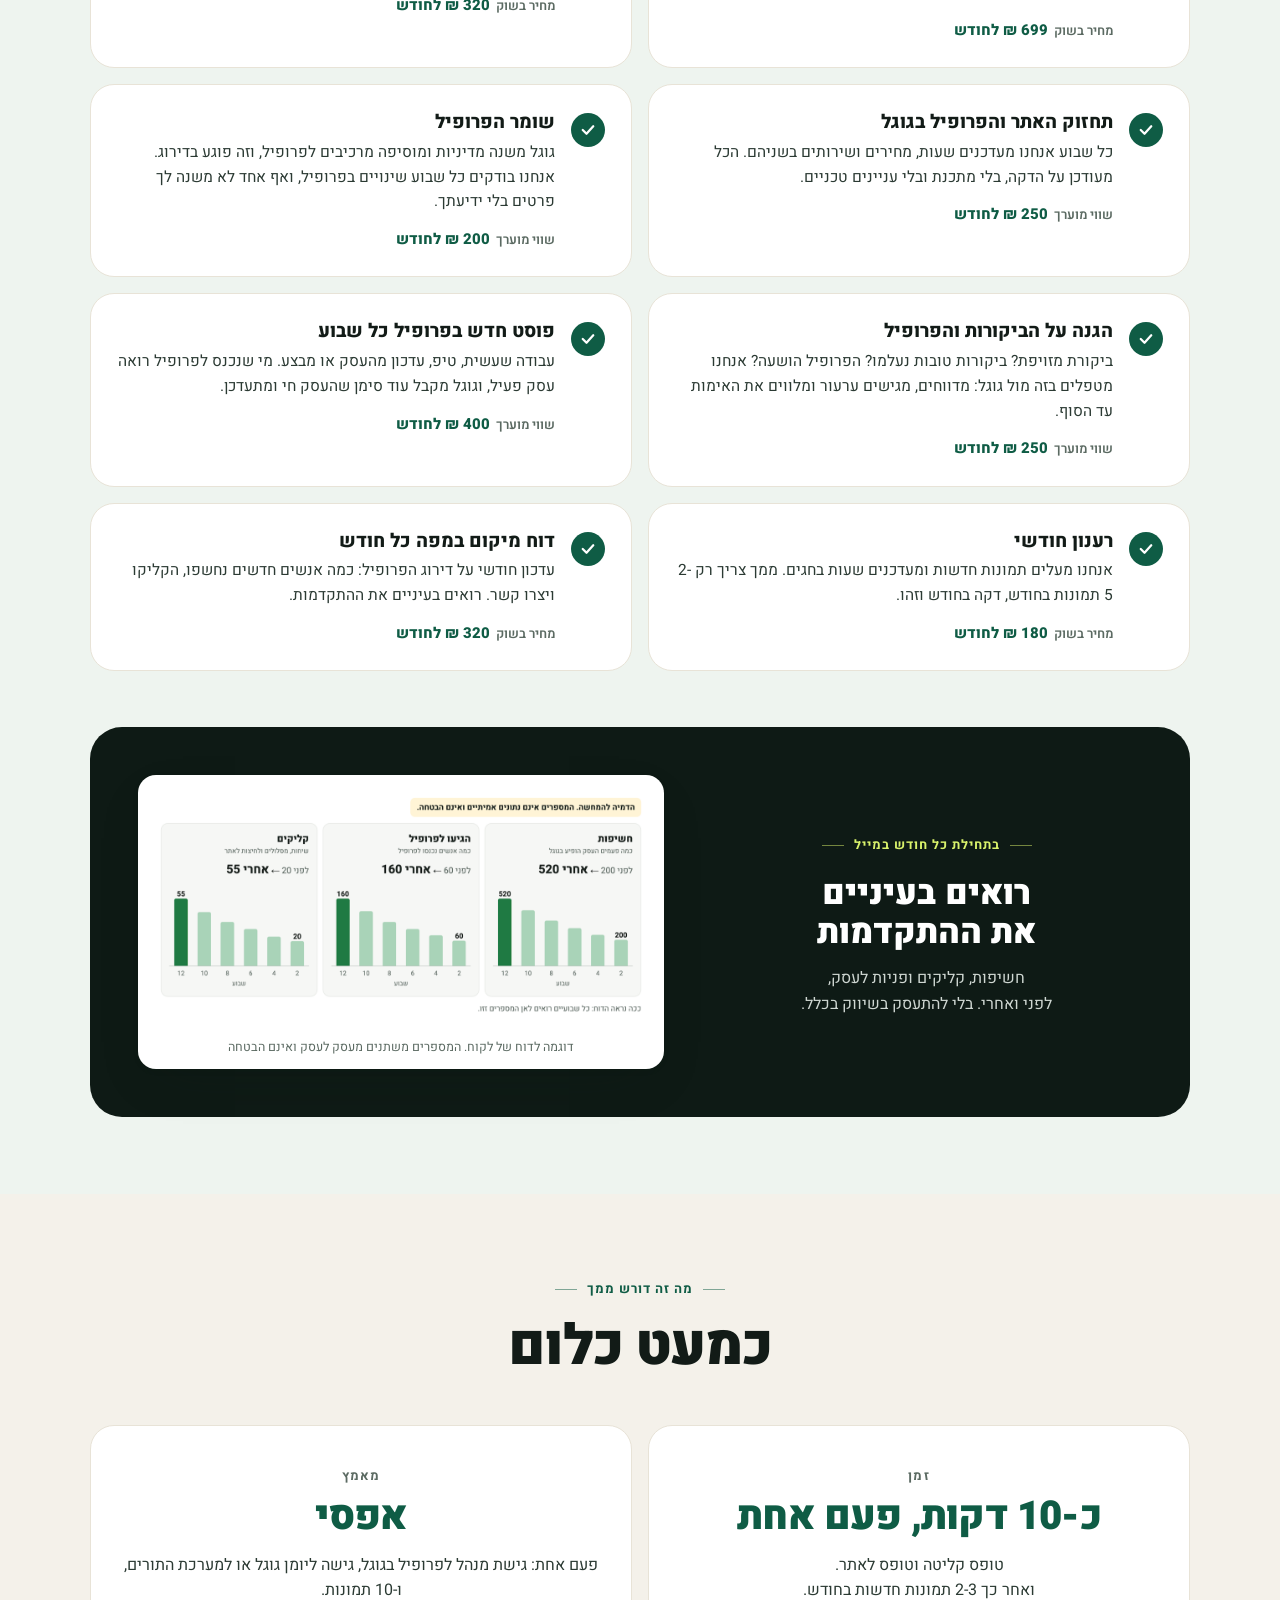
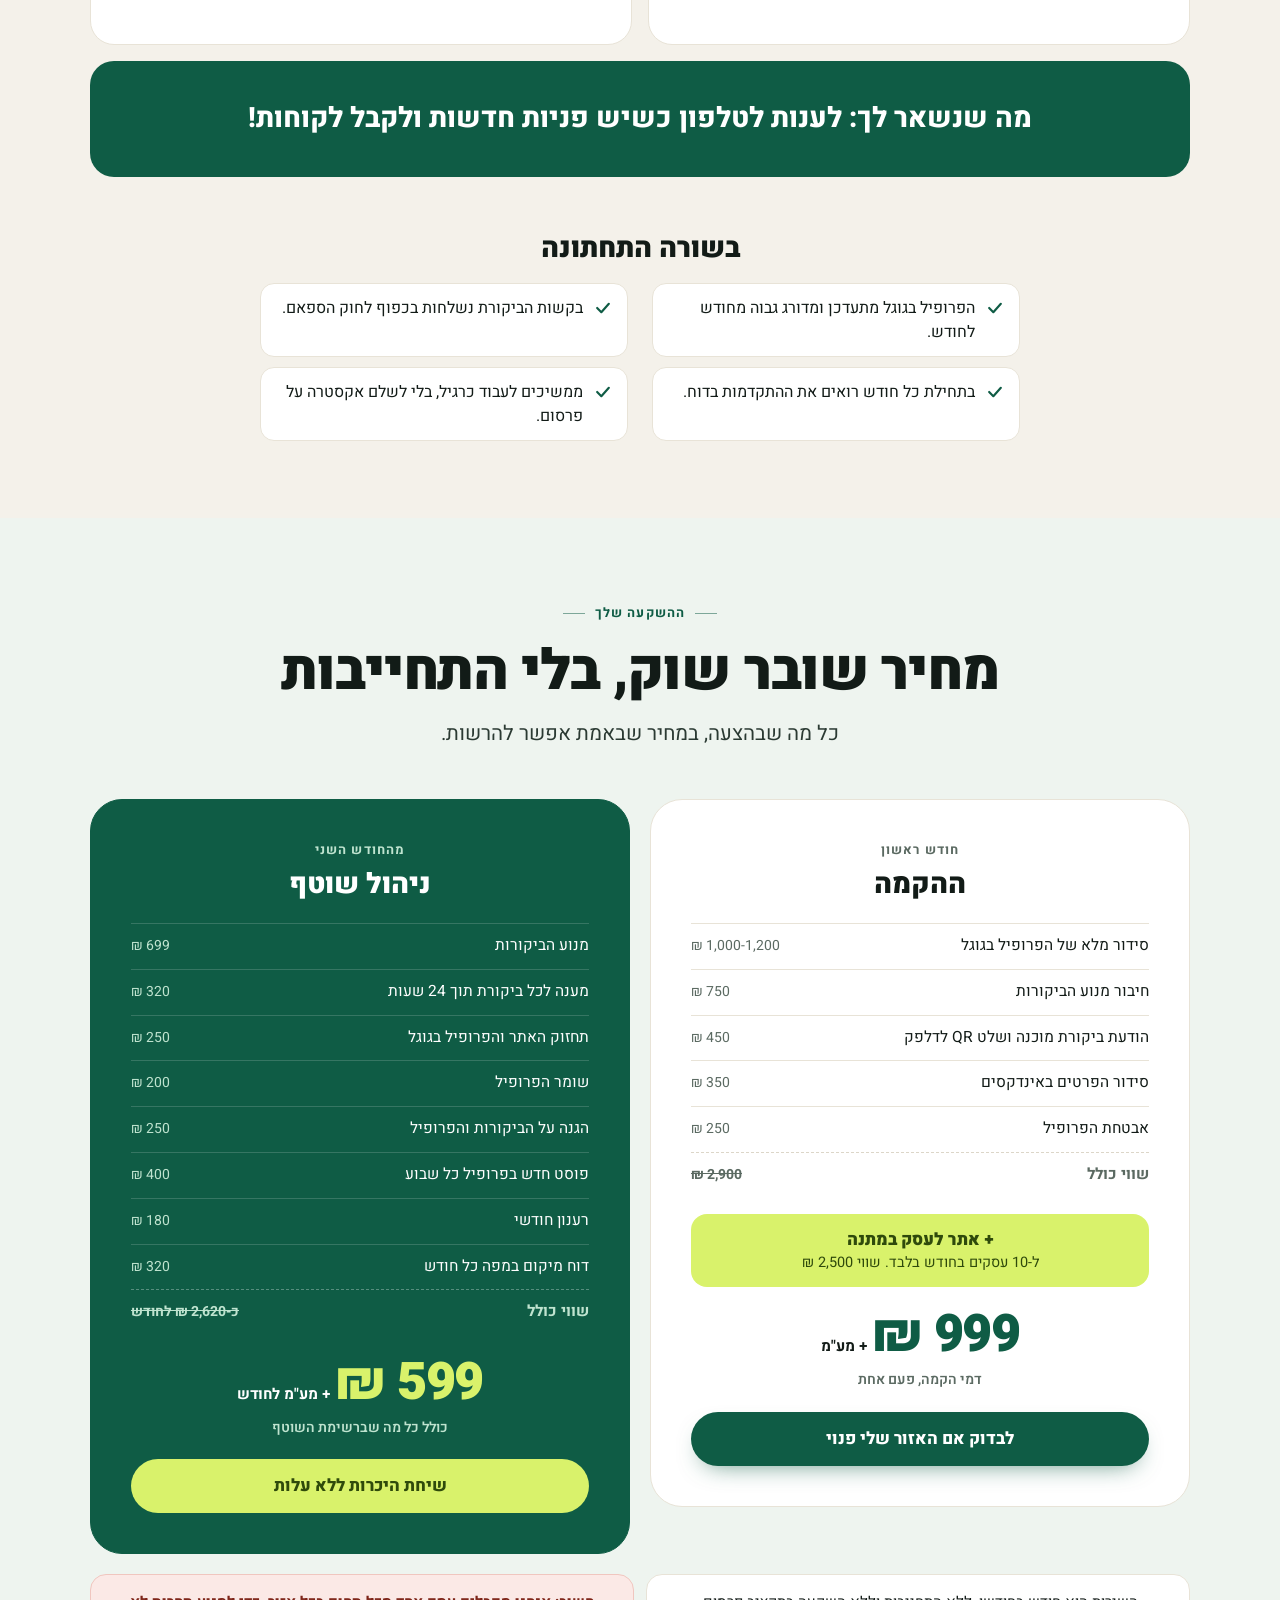
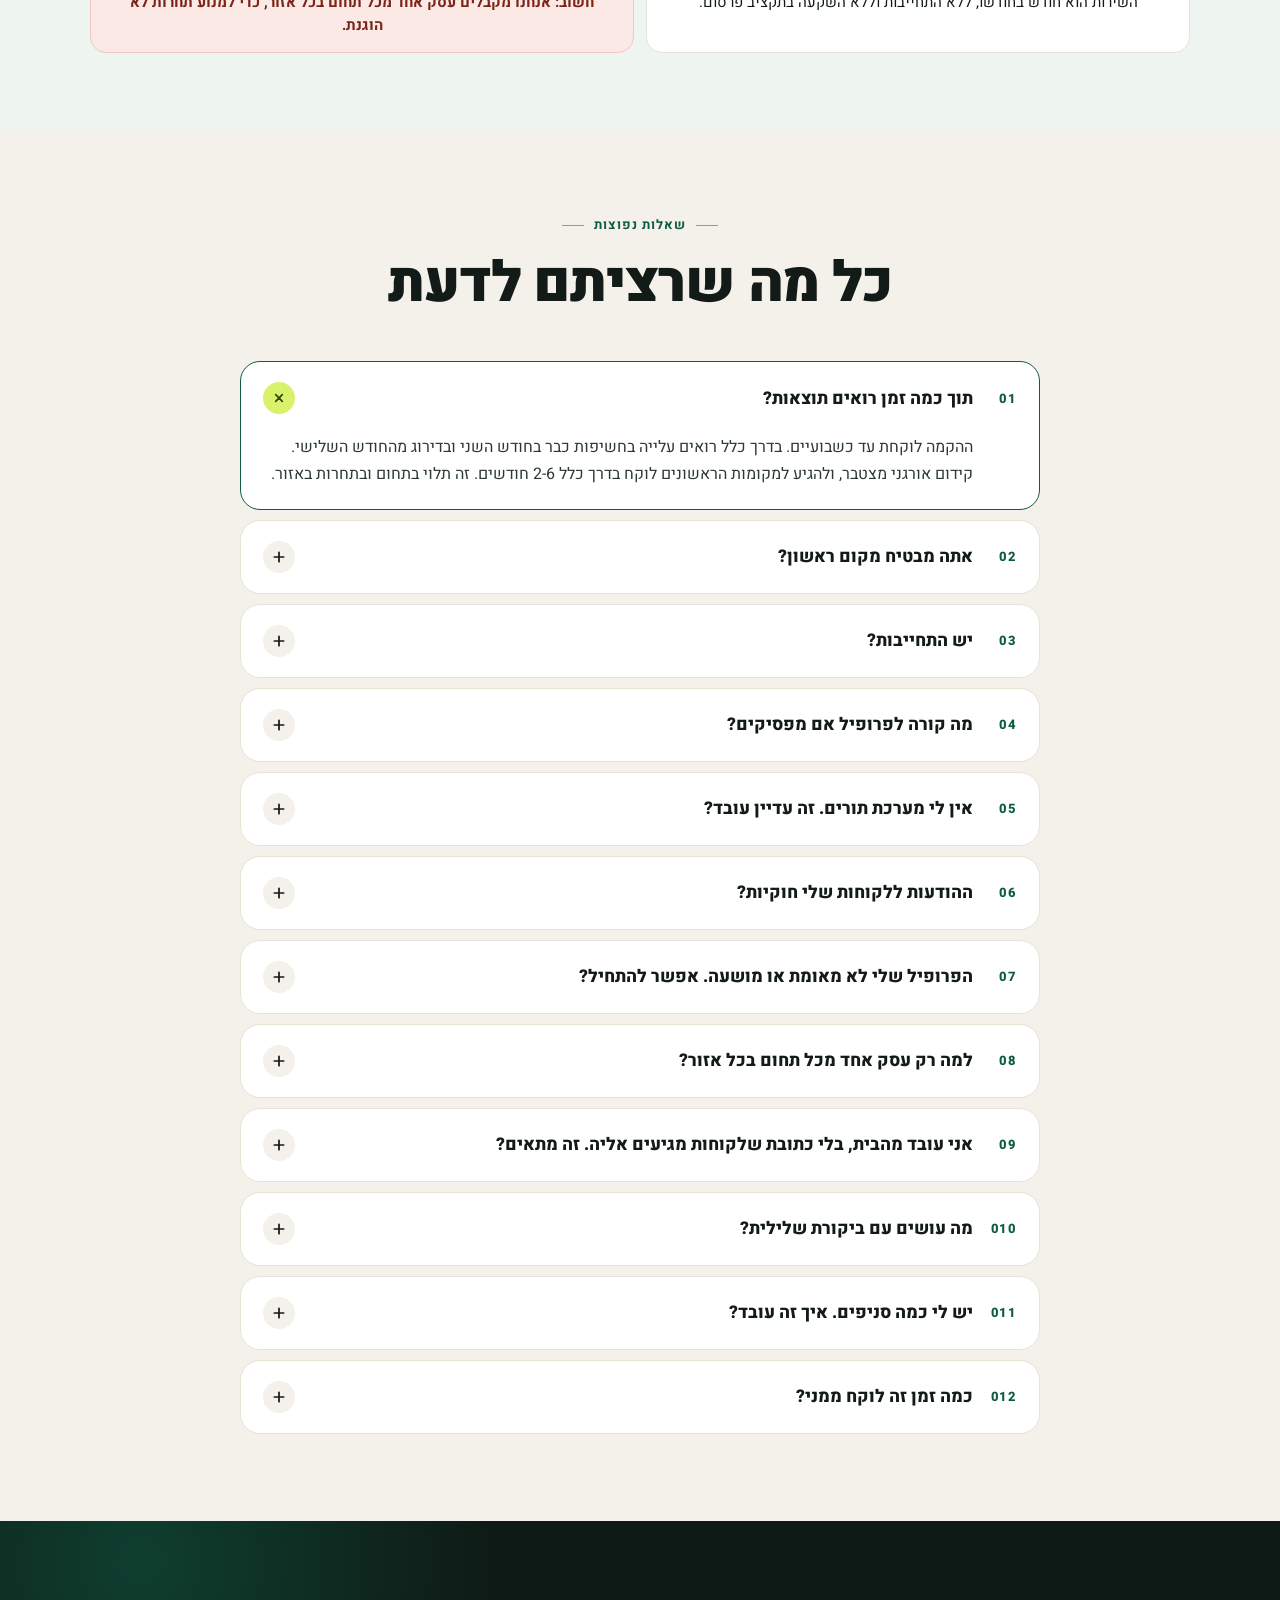
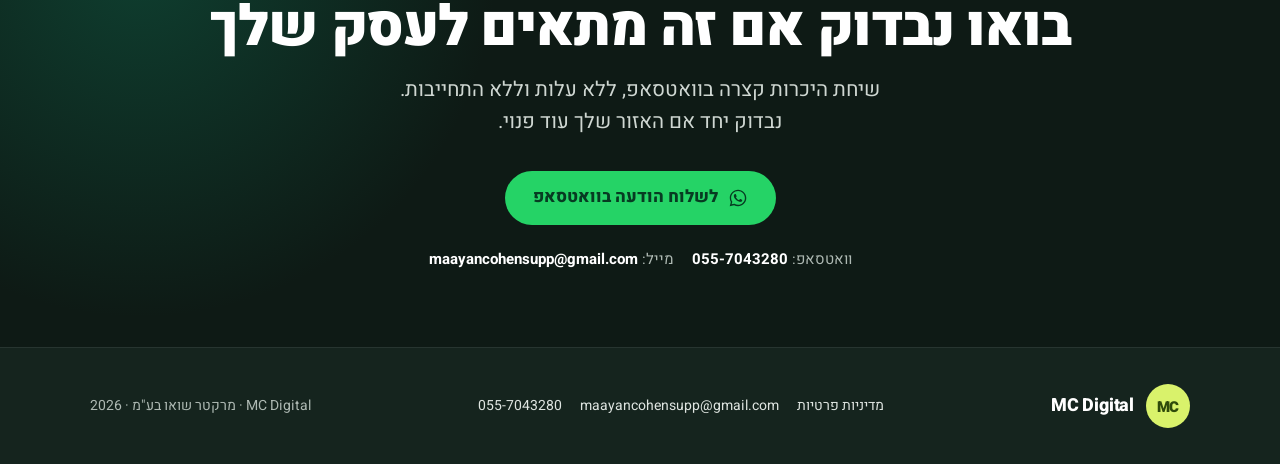
==== commit be4f1bc8: "Review SMS: one hour after appointment end Co-Authored-By: Claude Opus 5.5 <noreply@anthropic.com>" ====
--- a/index.html
+++ b/index.html
@@ -198,7 +198,7 @@
         <span class="chk"><svg viewBox="0 0 24 24" fill="none" stroke="currentColor" stroke-width="3" stroke-linecap="round" stroke-linejoin="round" aria-hidden="true"><path d="m5 12 5 5 9-10"/></svg></span>
         <div>
           <h3>חיבור מנוע הביקורות</h3>
-          <p>אנחנו מחברים את יומן גוגל או מערכת התורים שלך למנוע הביקורות שלנו. כמה שעות אחרי הביקור הלקוח מקבל SMS לבקשת ביקורת בשם העסק.</p>
+          <p>אנחנו מחברים את יומן גוגל או מערכת התורים שלך למנוע הביקורות שלנו. שעה אחרי סיום התור הלקוח מקבל SMS לבקשת ביקורת בשם העסק.</p>
           <div class="val">שווי מוערך <b>750 ₪</b></div>
         </div>
       </div>
@@ -285,7 +285,7 @@
         <span class="chk"><svg viewBox="0 0 24 24" fill="none" stroke="currentColor" stroke-width="3" stroke-linecap="round" stroke-linejoin="round" aria-hidden="true"><path d="m5 12 5 5 9-10"/></svg></span>
         <div>
           <h3>מנוע הביקורות</h3>
-          <p>כמה שעות אחרי ביקור יוצא SMS בשם העסק. הביקורות נכנסות כל שבוע מחדש, וזה אחד המרכיבים החשובים שמעלים את הדירוג במפות.</p>
+          <p>שעה אחרי סיום התור יוצא SMS בשם העסק. הביקורות נכנסות כל שבוע מחדש, וזה אחד המרכיבים החשובים שמעלים את הדירוג במפות.</p>
           <div class="val">מחיר בשוק <b>699 ₪ לחודש</b></div>
         </div>
       </div>
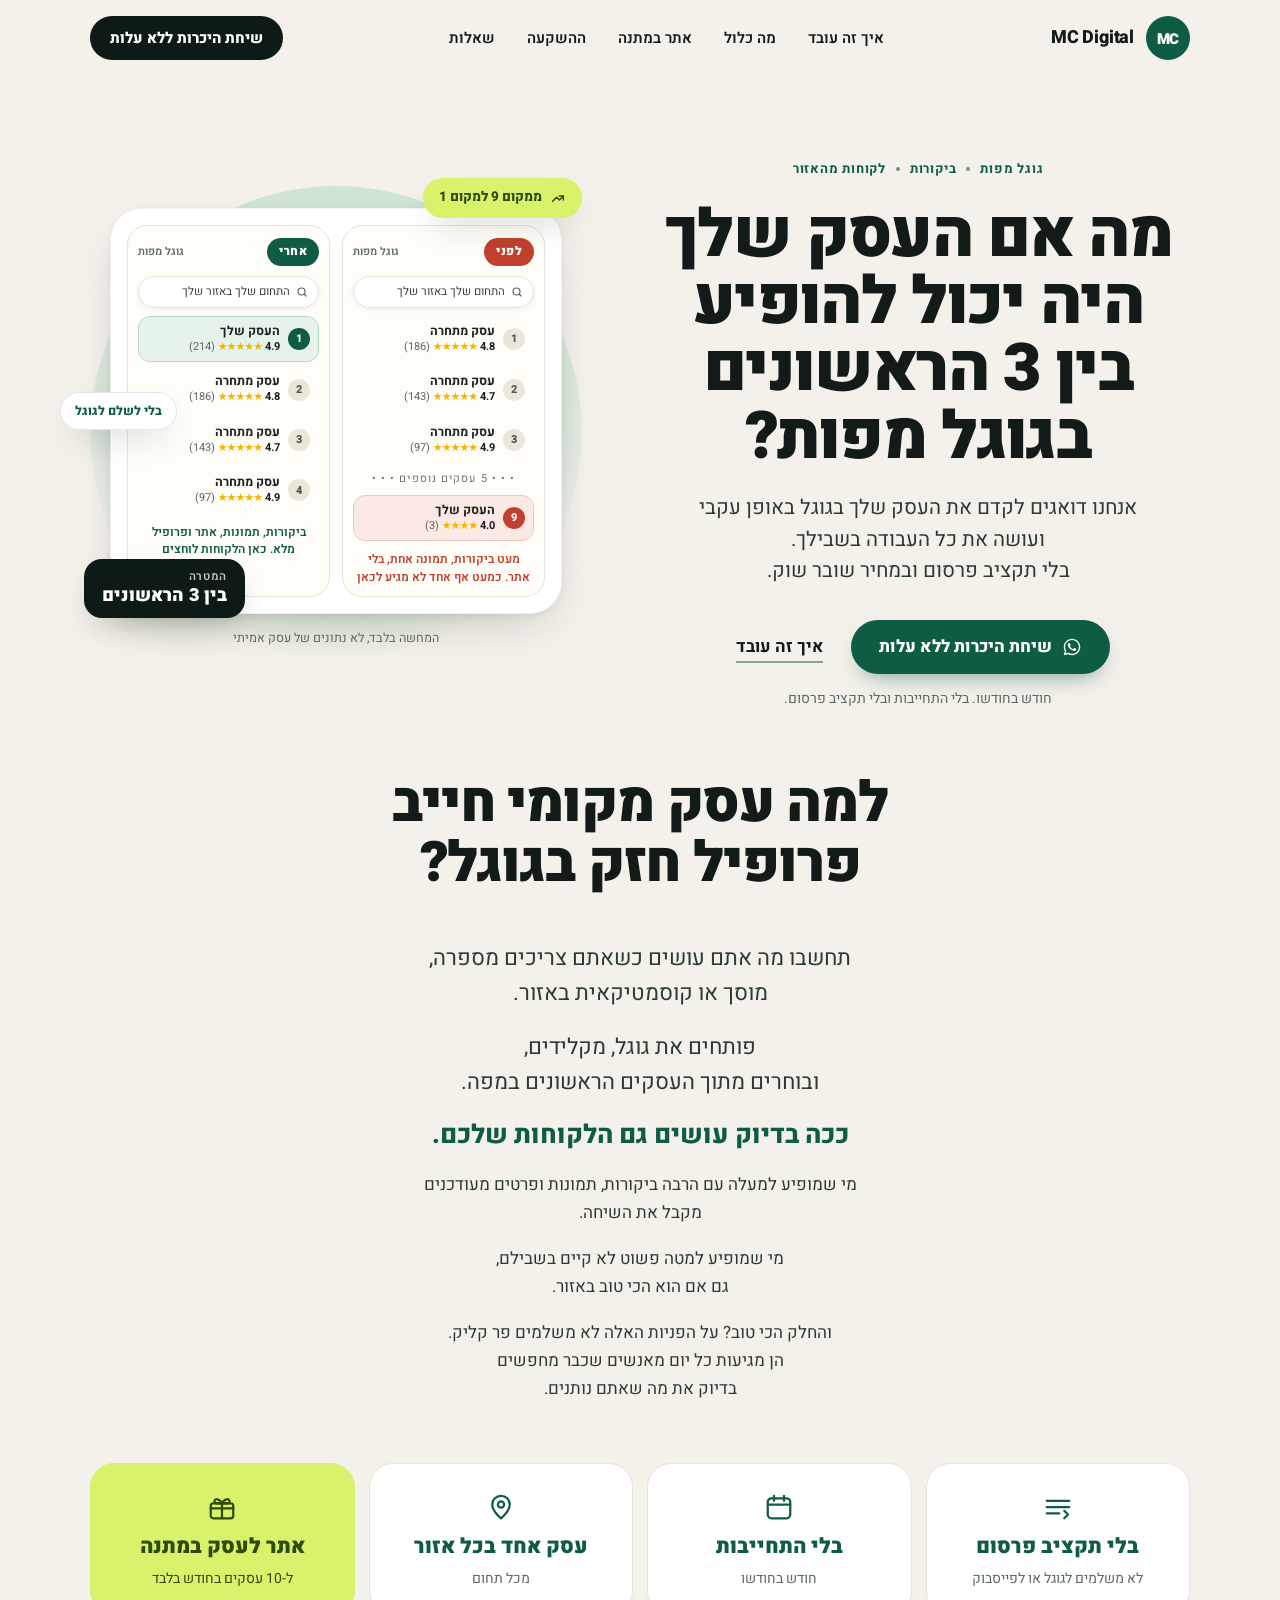
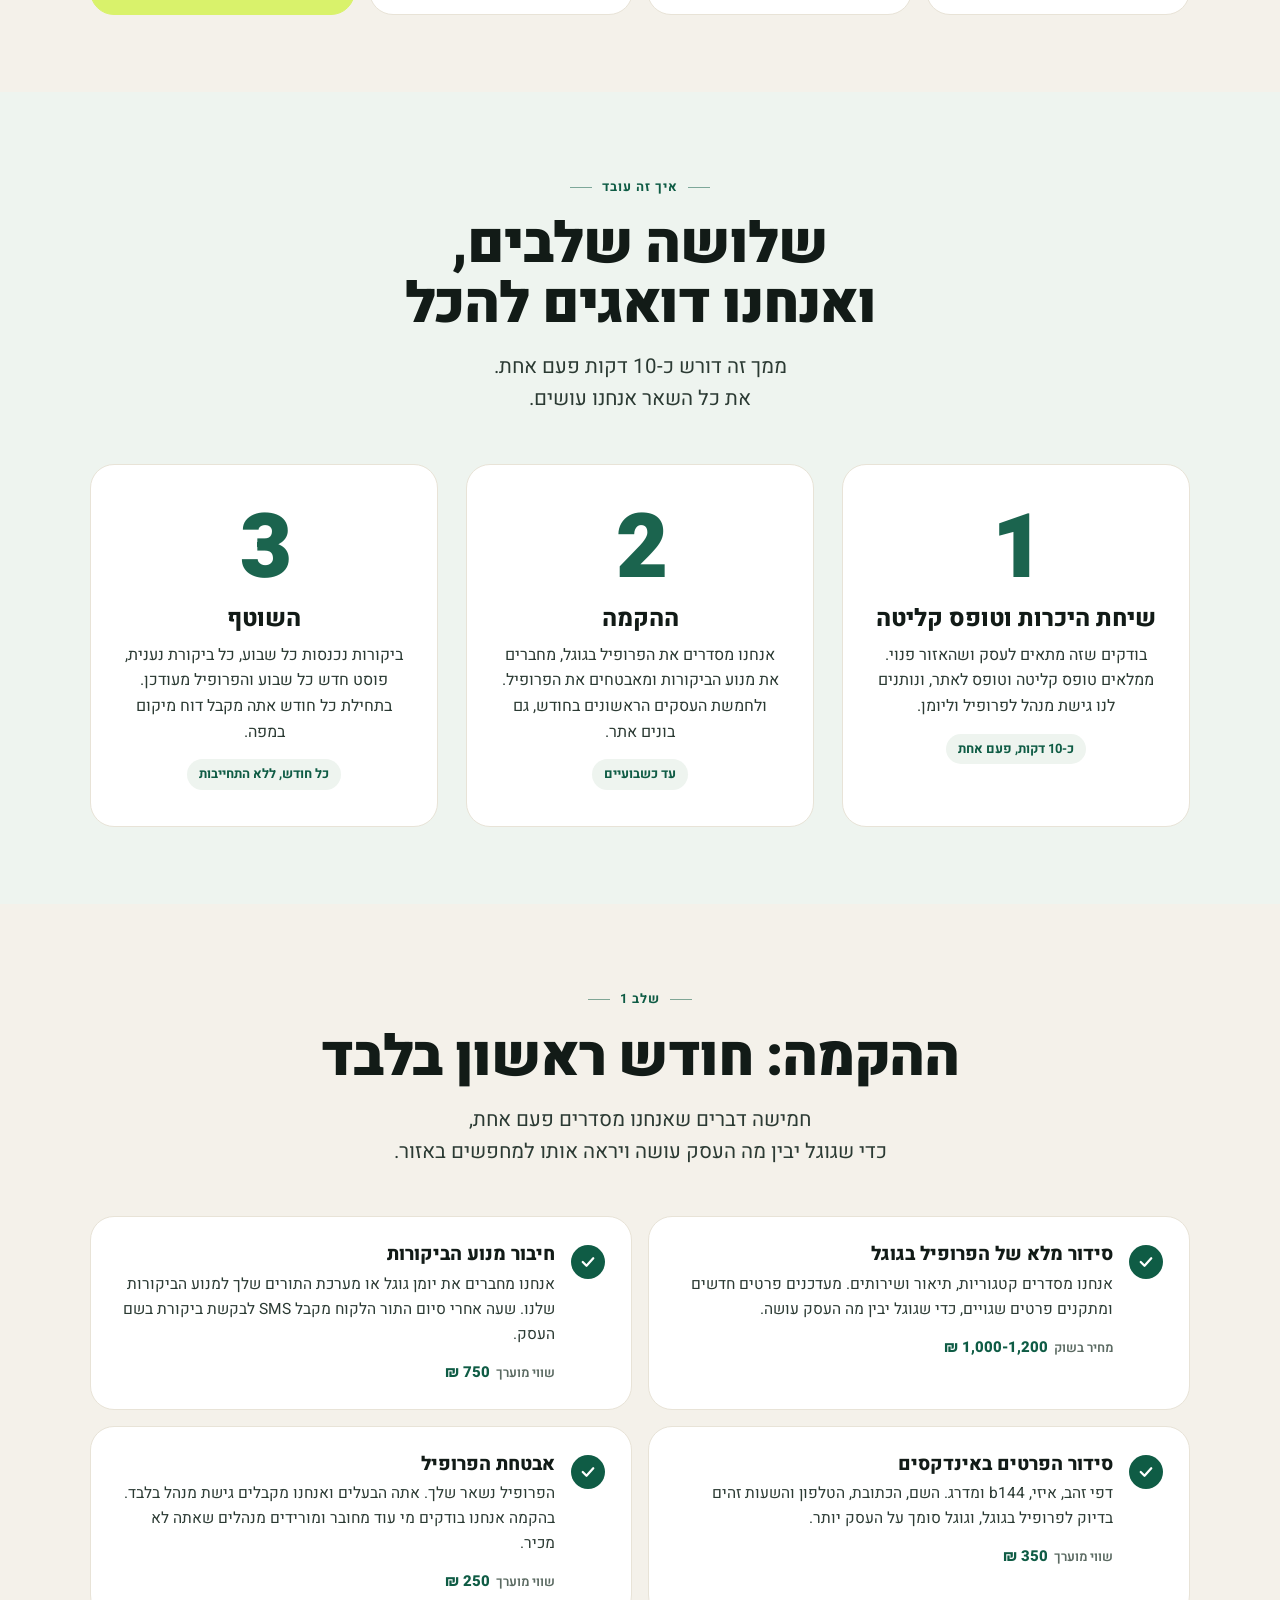
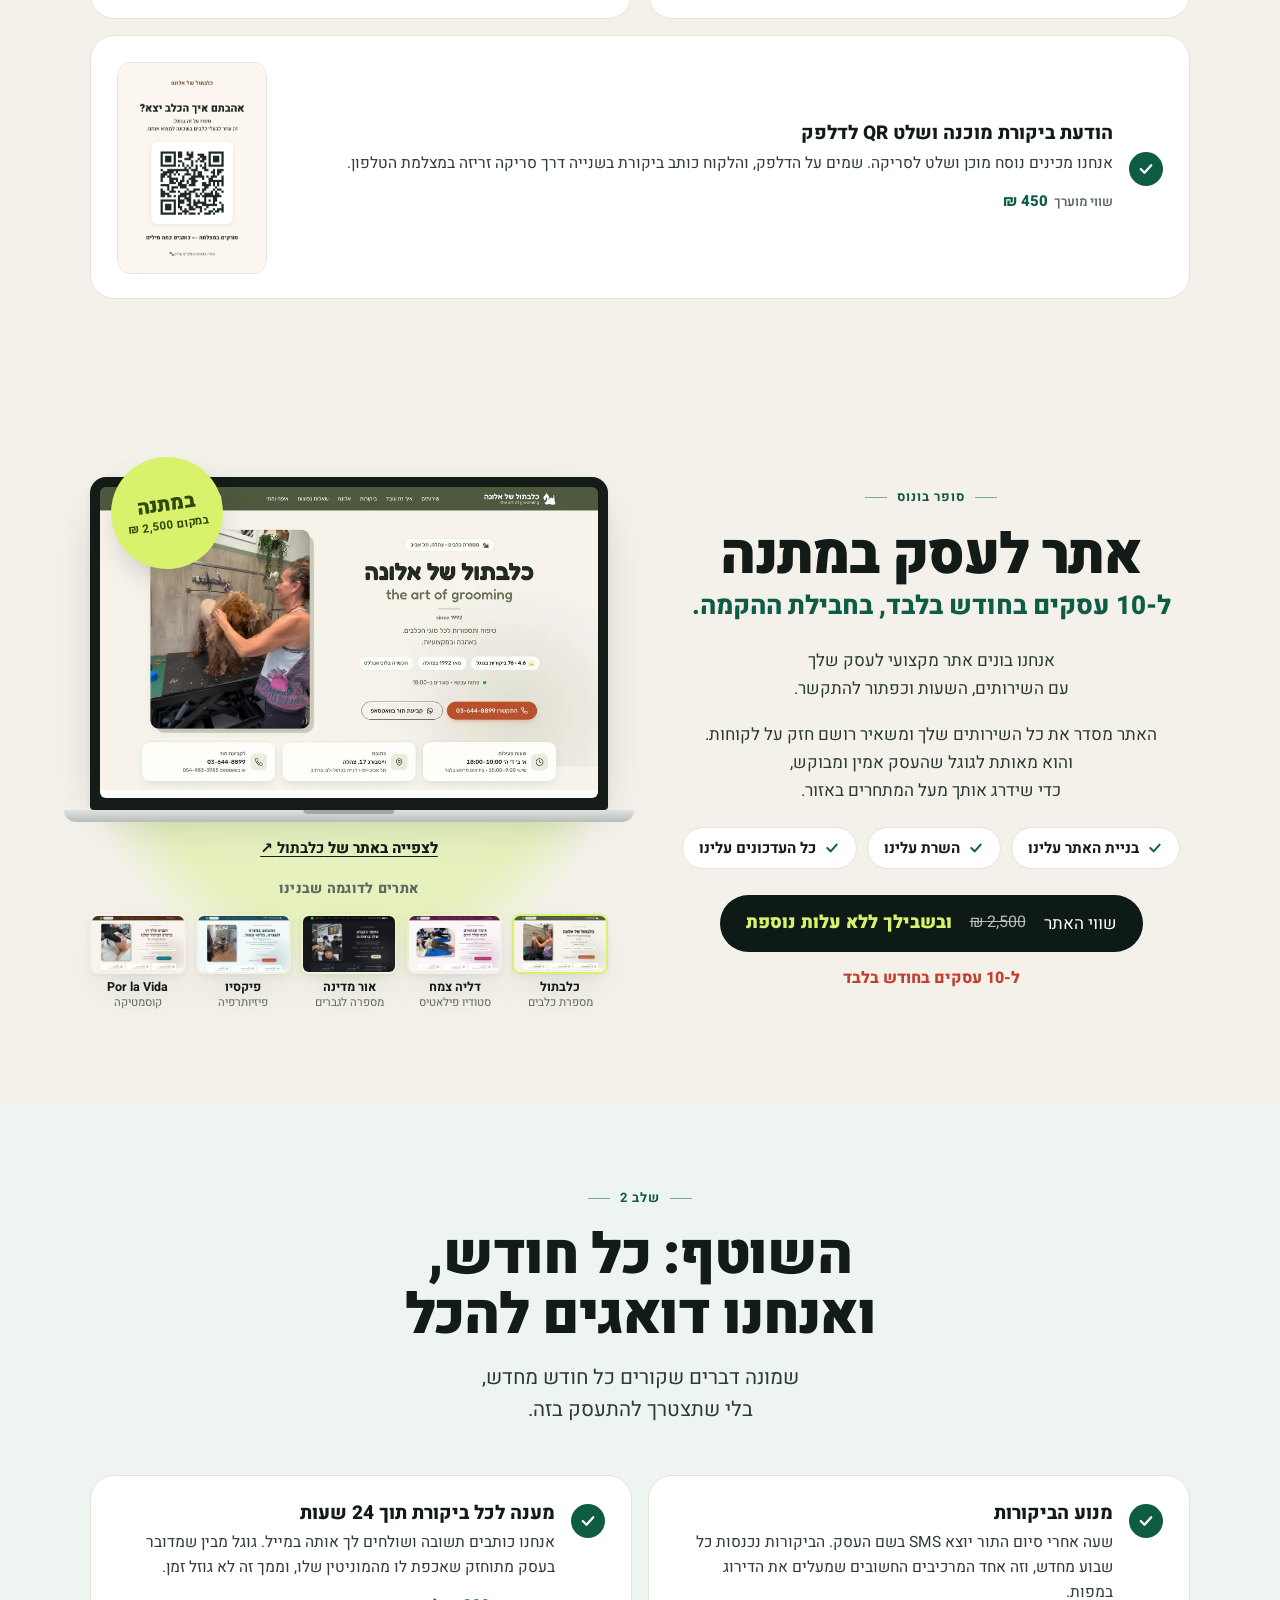
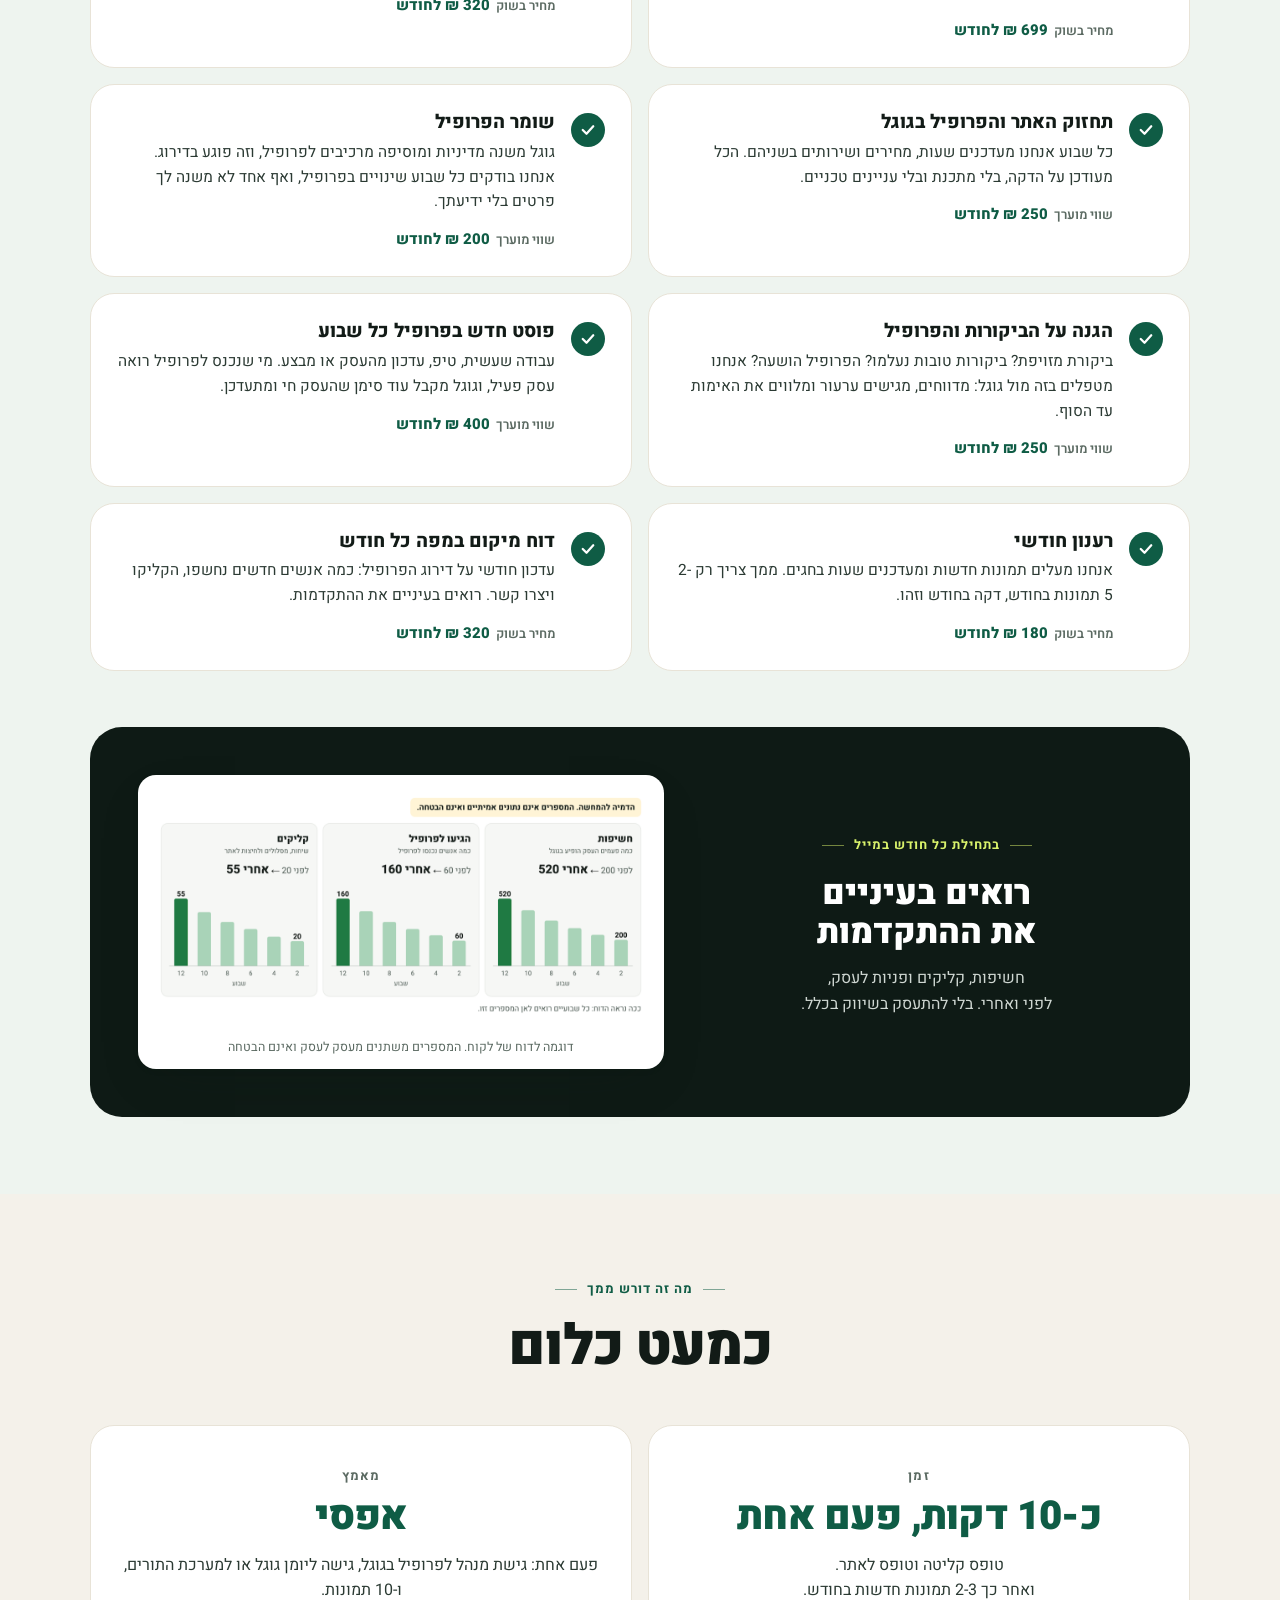
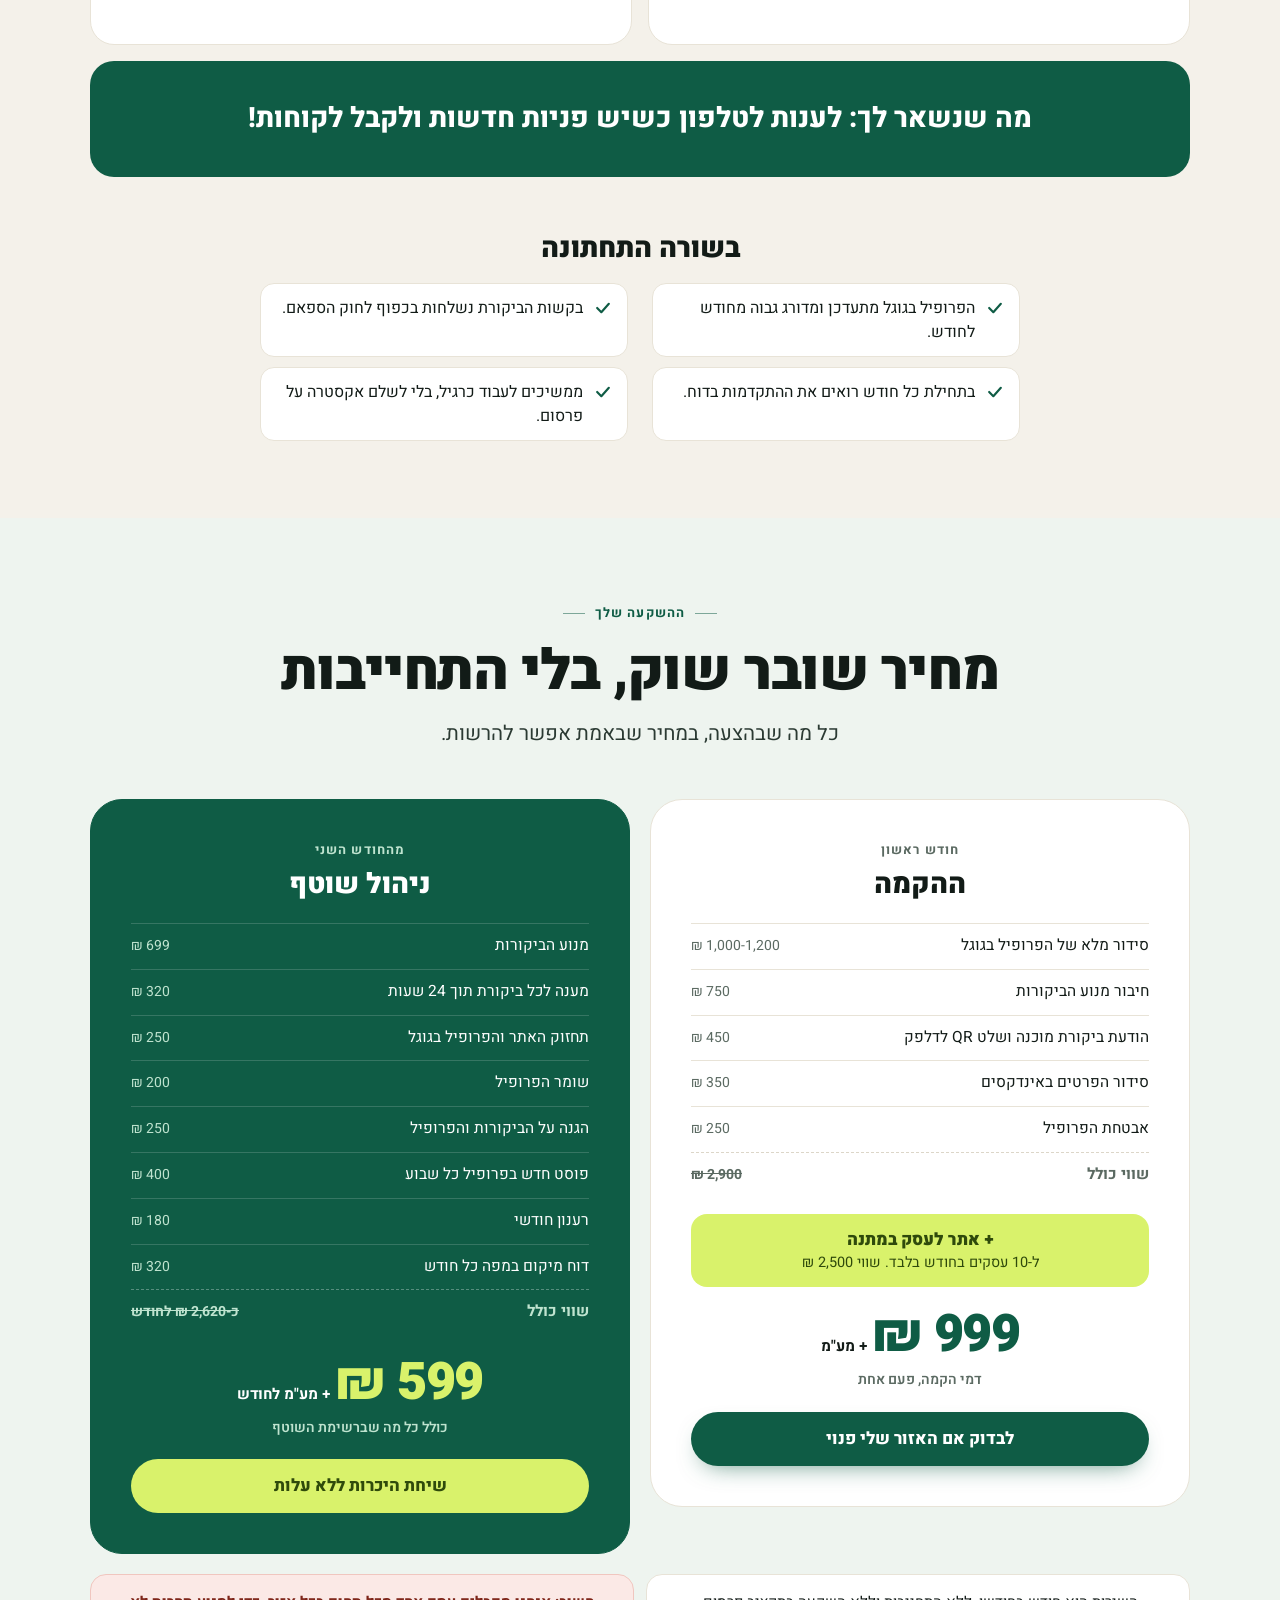
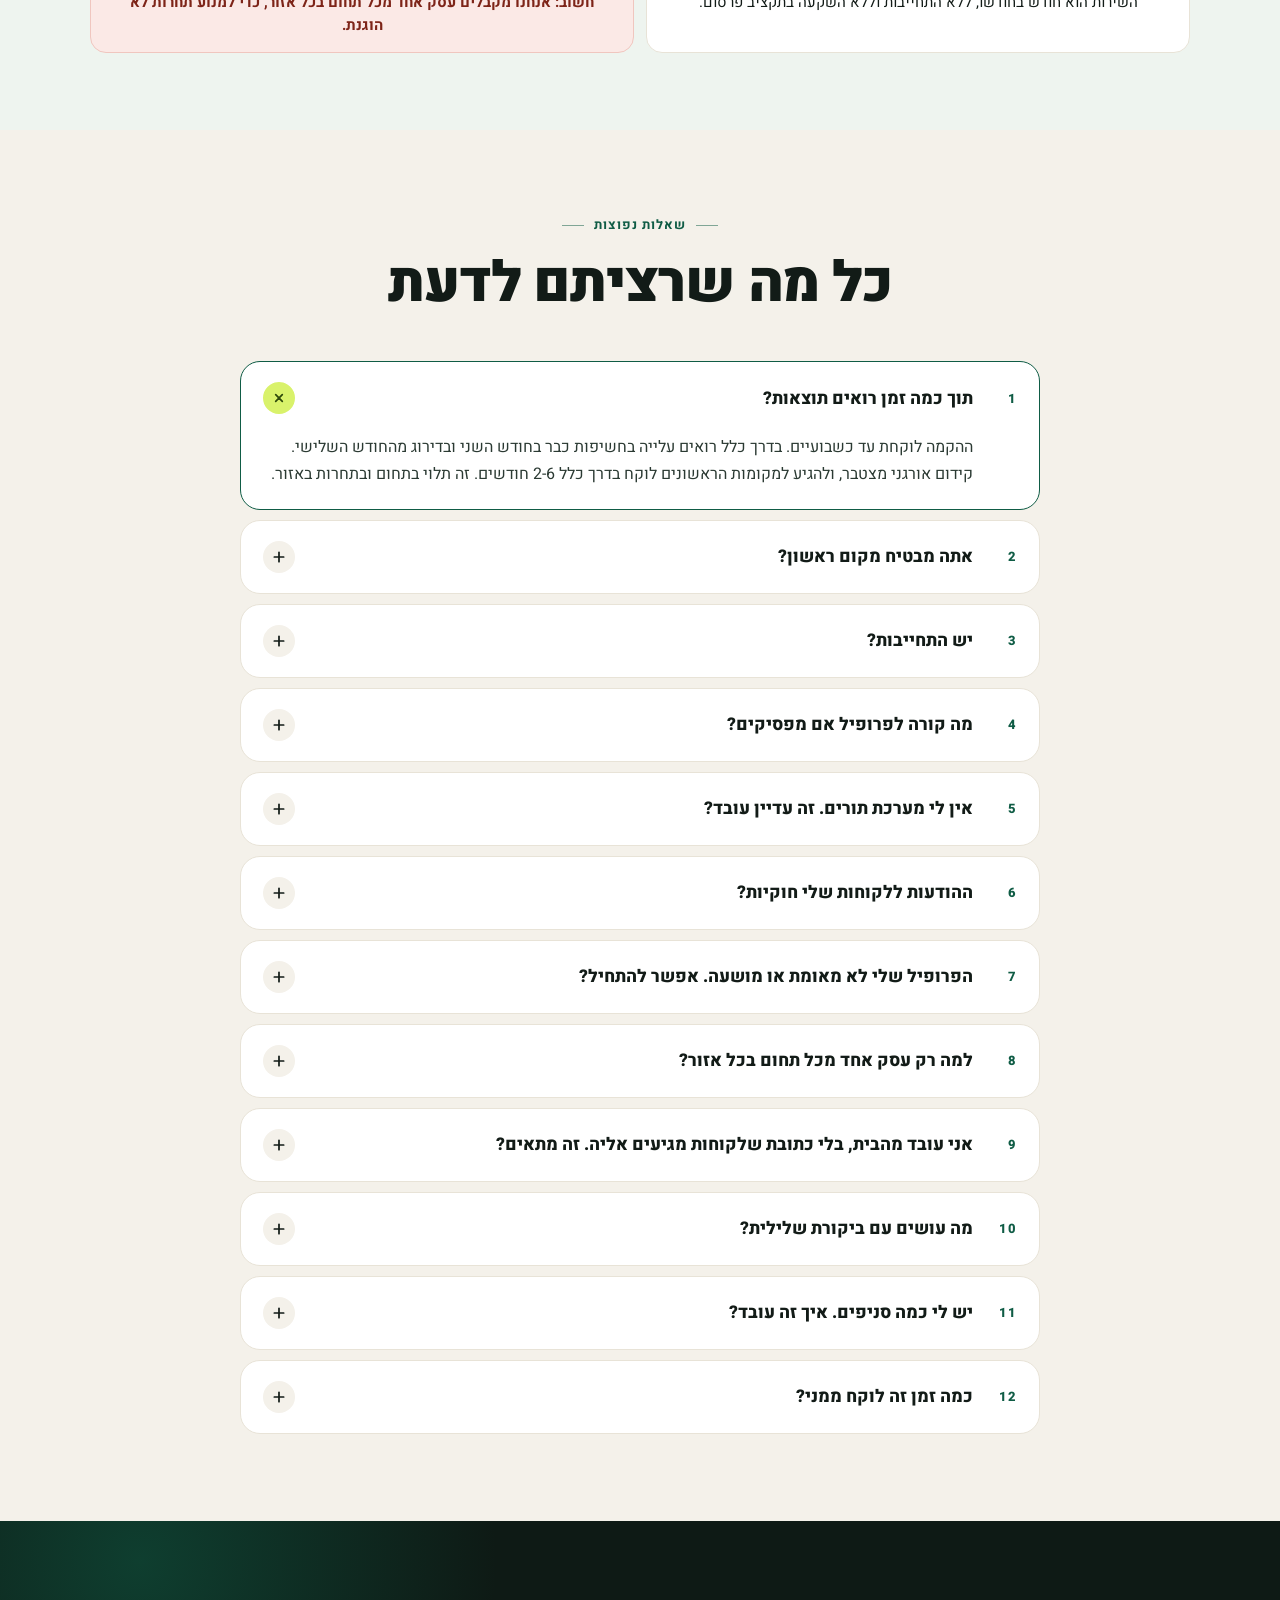
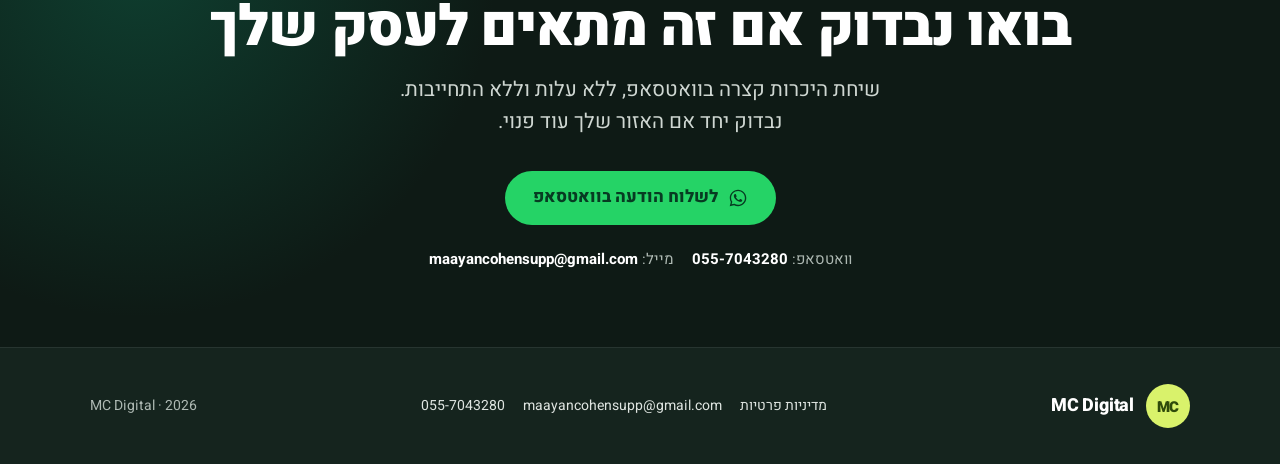
==== commit 0b621332: "FAQ numbers without leading zero; footer without legal entity name Co-Authored-By: Claude Opus 5.5 <" ====
--- a/index.html
+++ b/index.html
@@ -538,7 +538,7 @@
       <a href="mailto:maayancohensupp@gmail.com" dir="ltr">maayancohensupp@gmail.com</a>
       <a href="https://wa.me/972557043280" target="_blank" rel="noopener" dir="ltr">055-7043280</a>
     </nav>
-    <p>MC Digital · מרקטר שואו בע"מ · 2026</p>
+    <p>MC Digital · 2026</p>
   </div>
 </footer>
 
--- a/style.css
+++ b/style.css
@@ -342,7 +342,7 @@
 .faq-list details[open]{border-color:var(--green)}
 .faq-list summary{list-style:none;cursor:pointer;display:grid;grid-template-columns:auto 1fr auto;gap:16px;align-items:center;padding:20px 22px;font-weight:800;font-size:17.5px;line-height:1.35}
 .faq-list summary::-webkit-details-marker{display:none}
-.faq-list summary::before{counter-increment:q;content:"0" counter(q);font-size:13px;font-weight:800;letter-spacing:.06em;color:var(--green);font-variant-numeric:tabular-nums;min-width:28px}
+.faq-list summary::before{counter-increment:q;content:counter(q);font-size:13px;font-weight:800;letter-spacing:.06em;color:var(--green);font-variant-numeric:tabular-nums;min-width:28px}
 .faq-list summary .pm{width:32px;height:32px;border-radius:50%;background:var(--cream);display:grid;place-items:center;color:var(--ink);transition:transform .4s cubic-bezier(.2,.8,.2,1),background .3s}
 .faq-list summary .pm svg{width:16px;height:16px}
 .faq-list details[open] summary .pm{transform:rotate(45deg);background:var(--lime);color:var(--lime-ink)}
